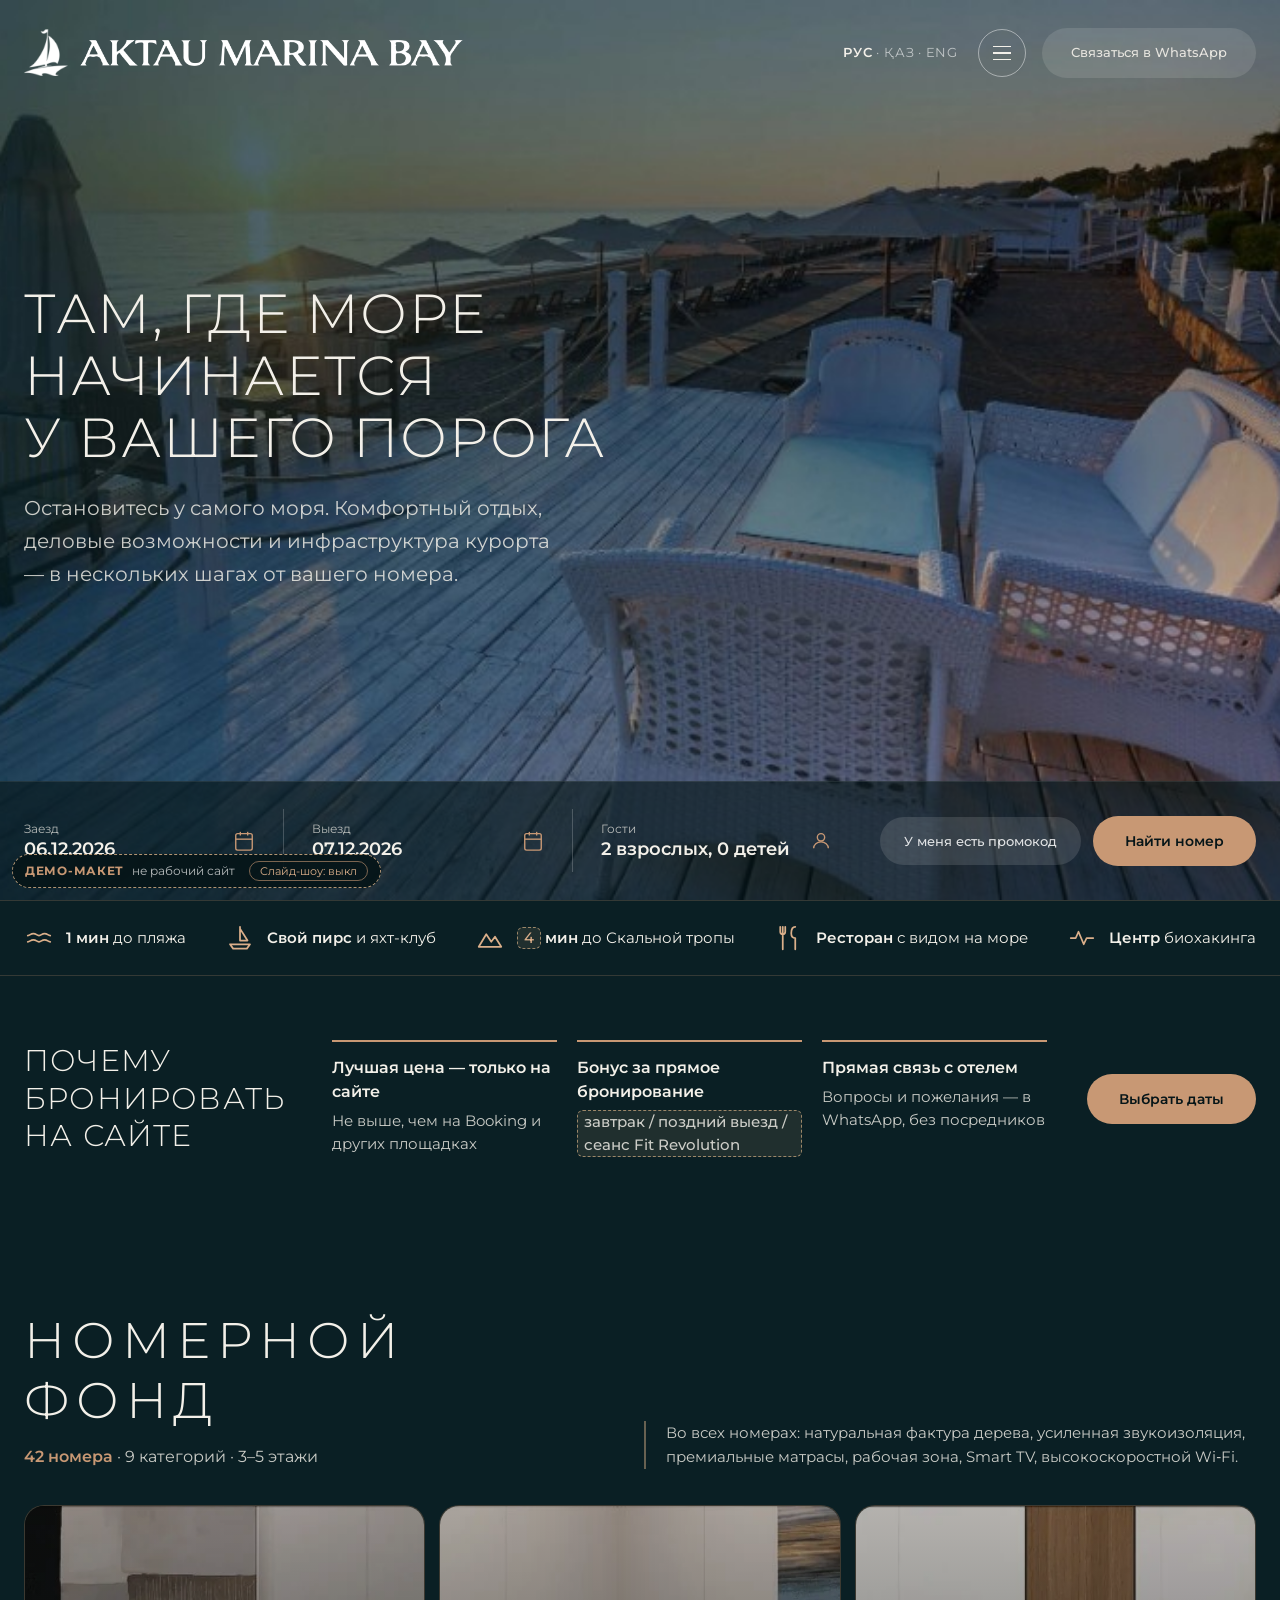
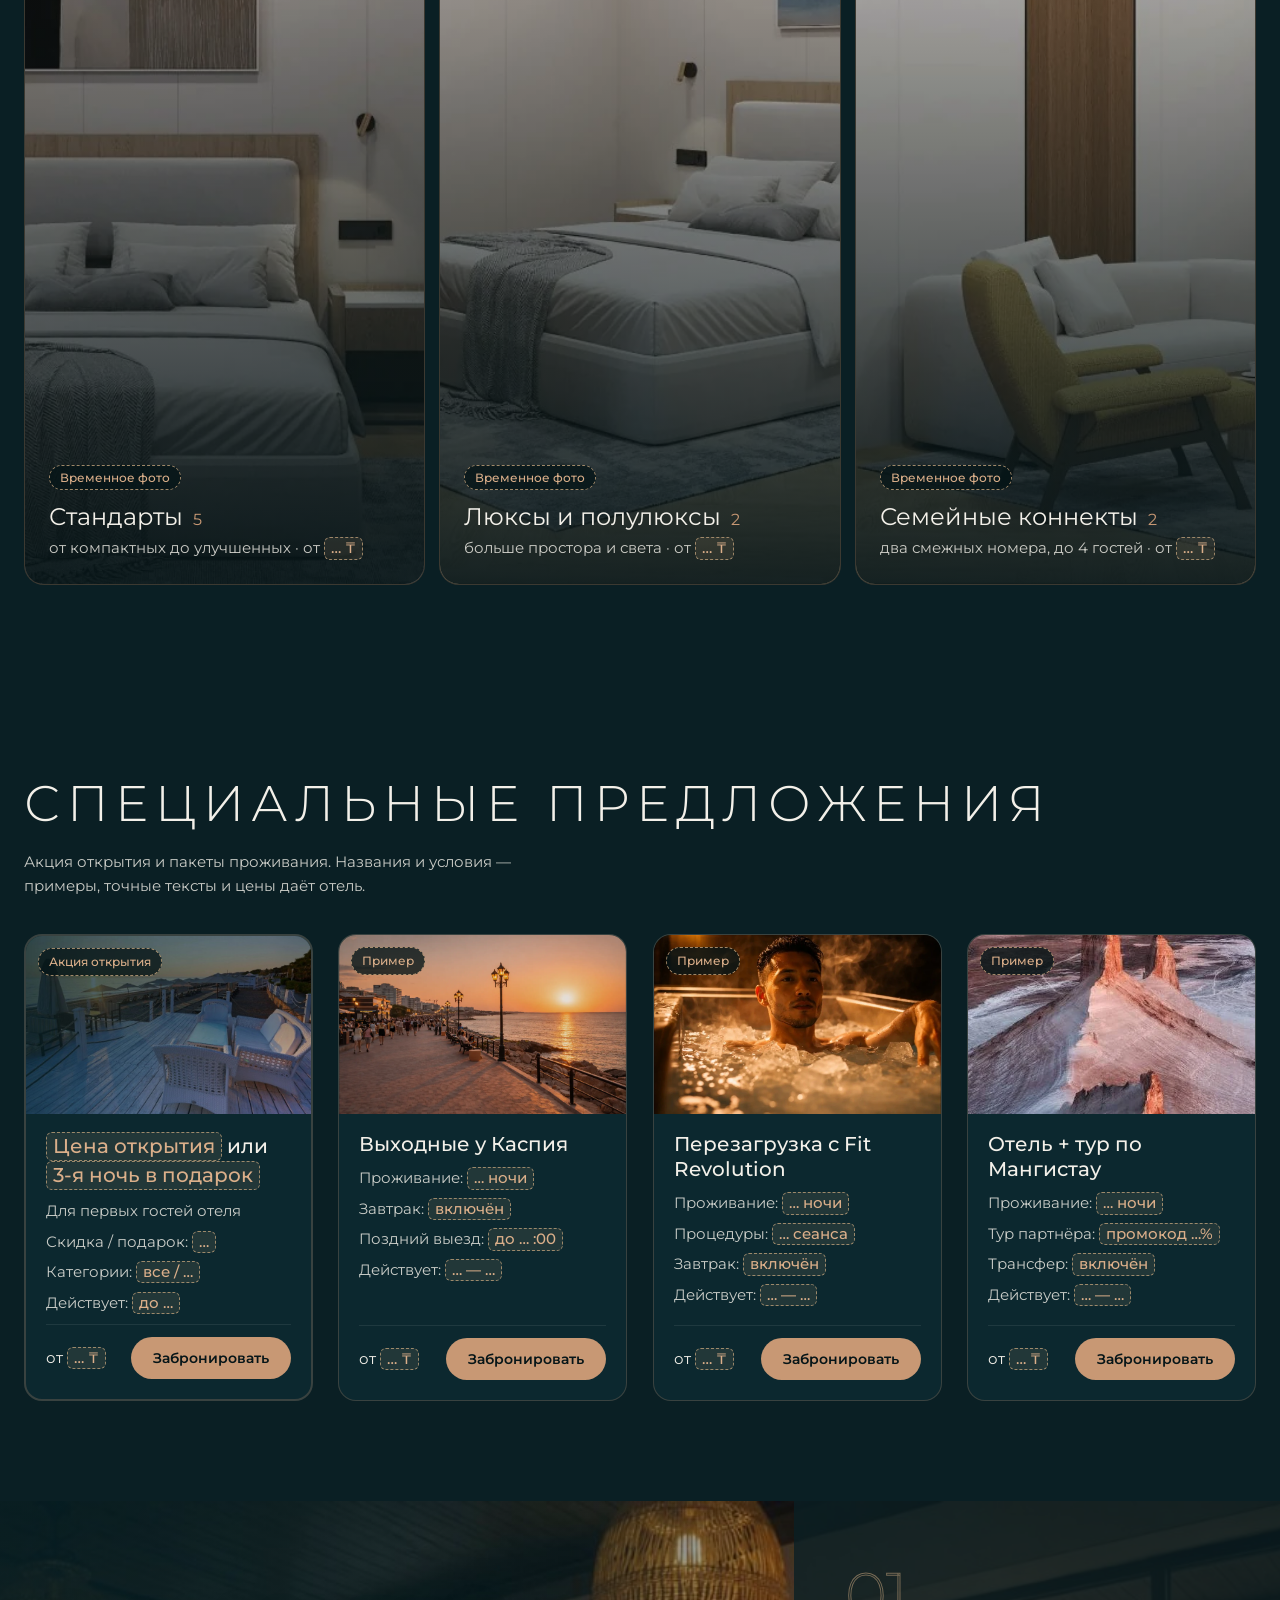
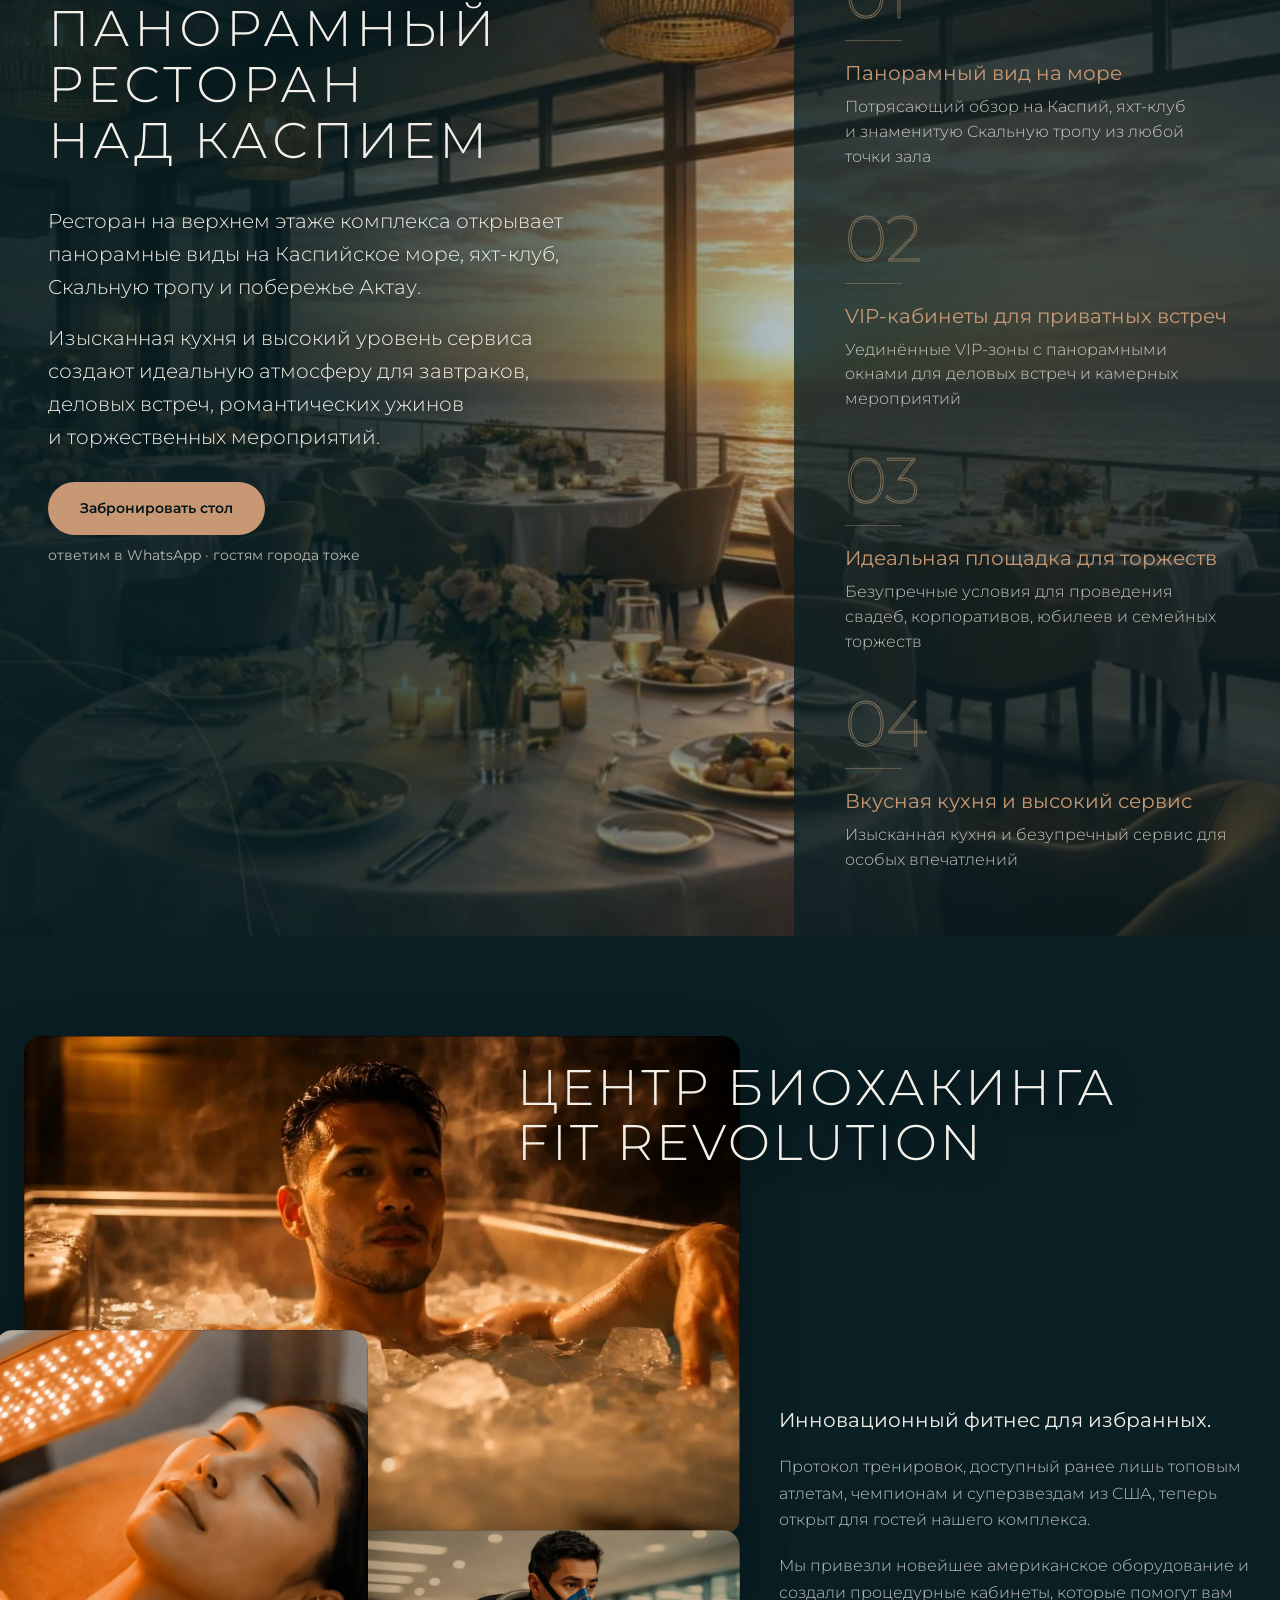
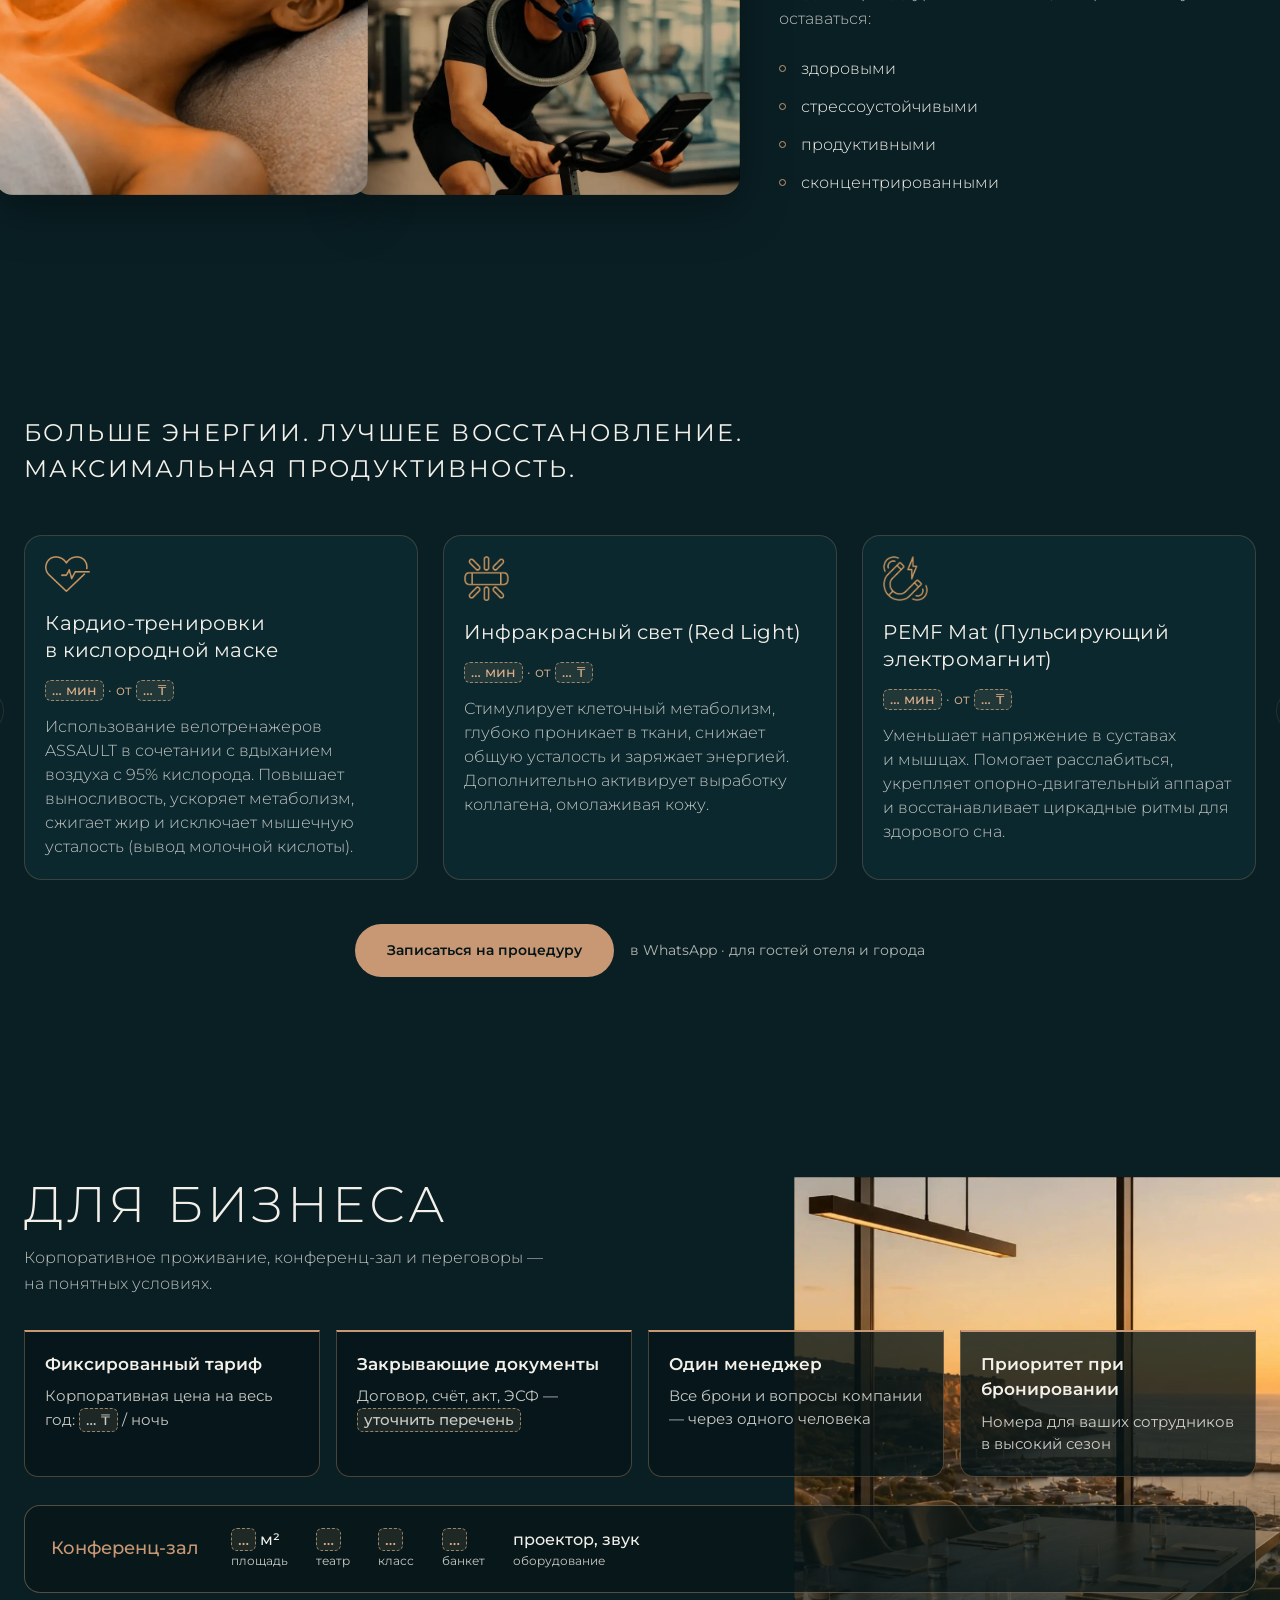
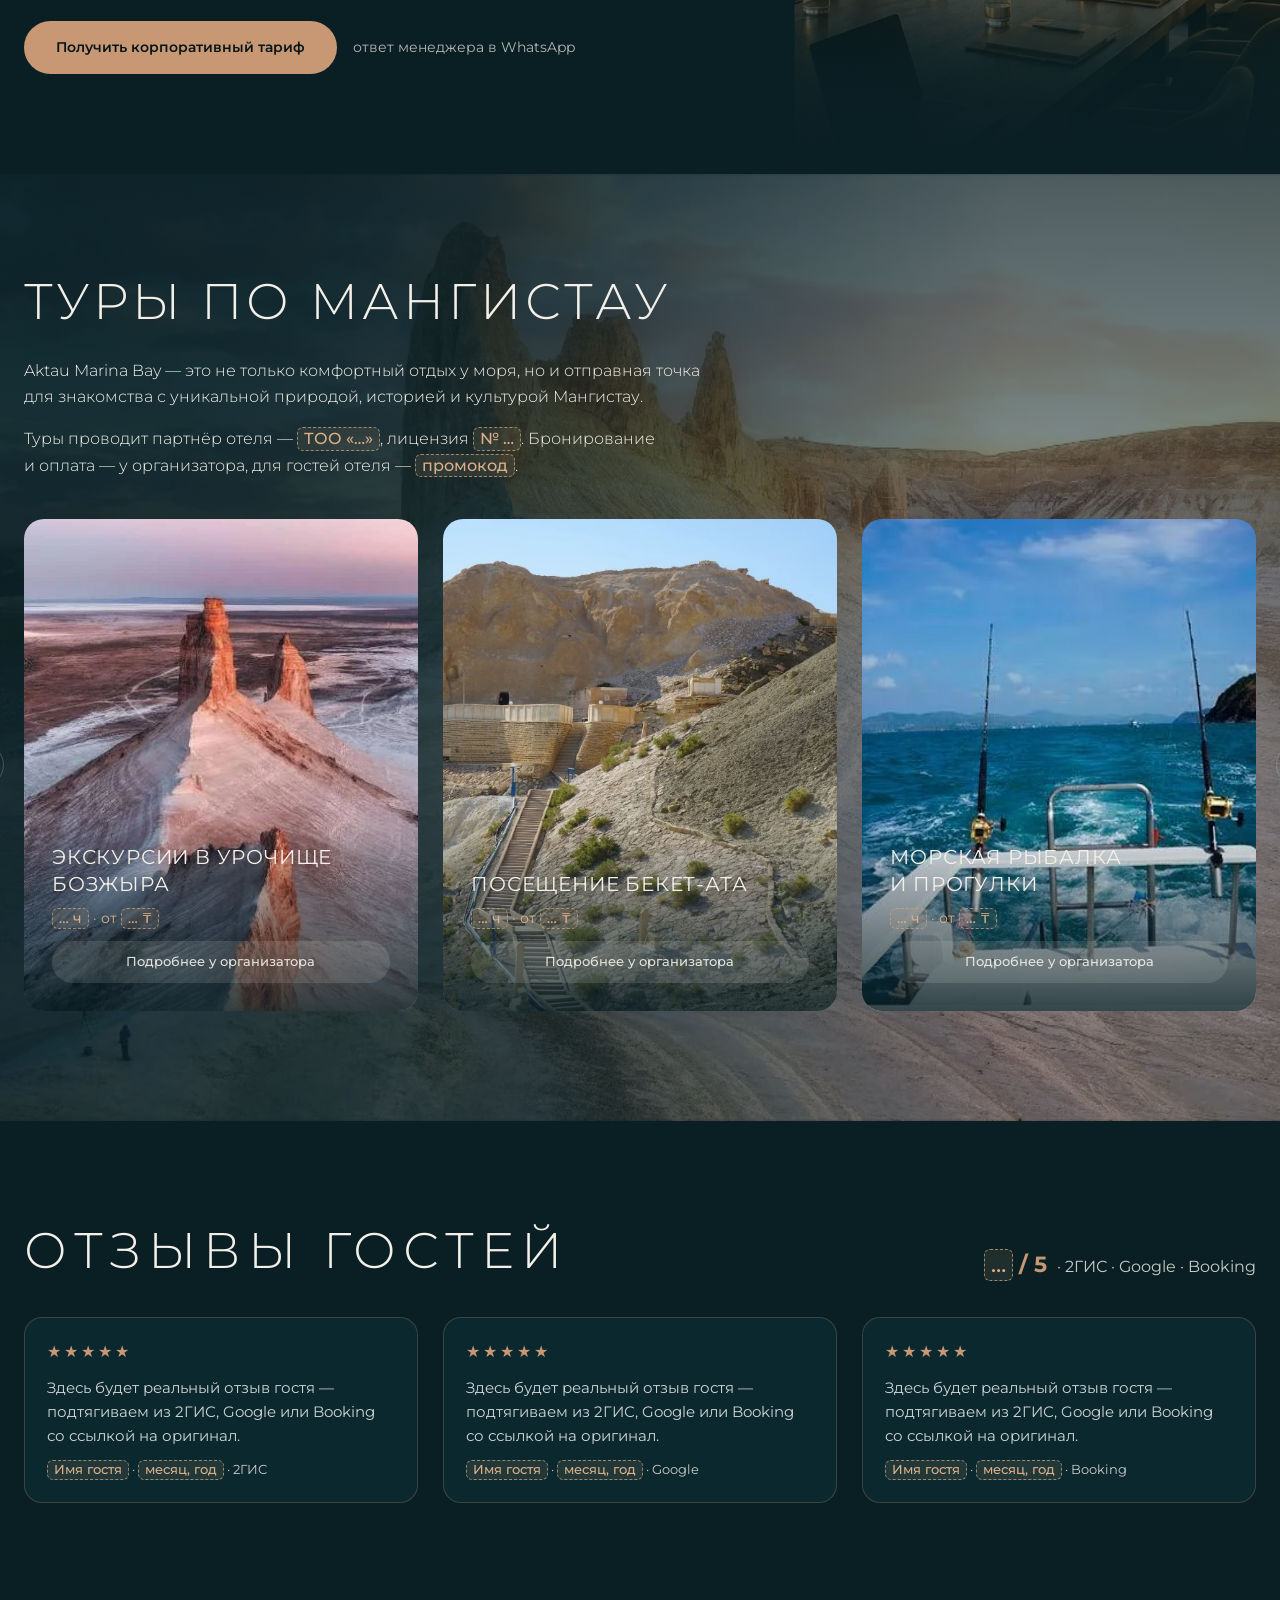
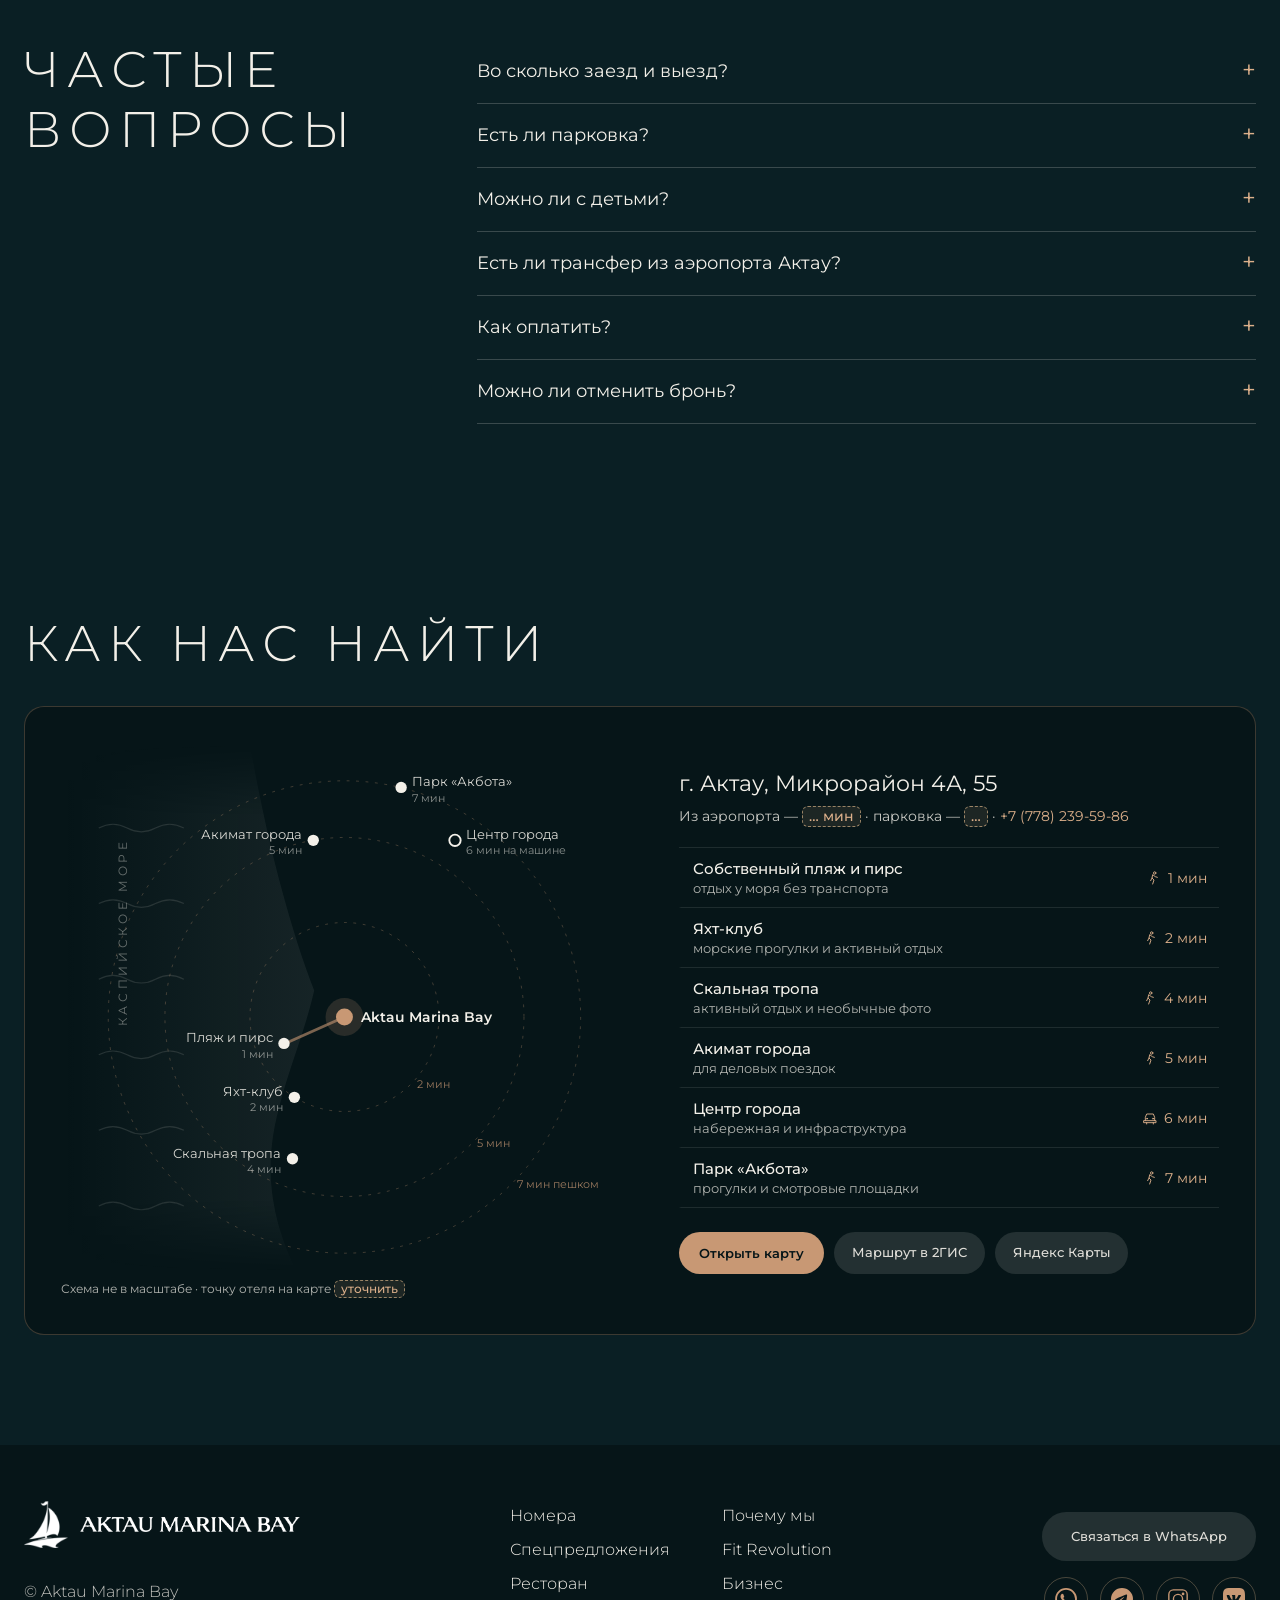
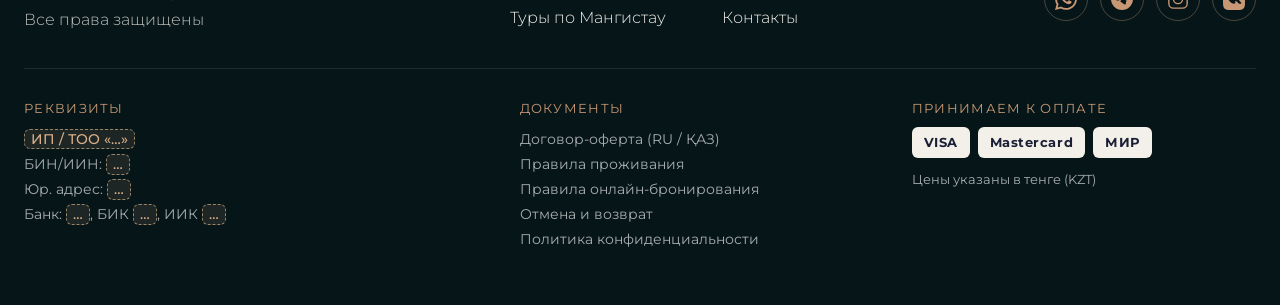
==== v2/index.html @ 492756db "Макет v2: правки директора, номера во вкладышах, схема «Как нас найти» Новая версия в папке v2/, пер" ====
<!DOCTYPE html>
<html lang="ru">
<head>
  <meta charset="UTF-8">
  <meta name="viewport" content="width=device-width, initial-scale=1.0">
  <meta name="description" content="Aktau Marina Bay — отель на первой береговой линии Каспийского моря в Актау">
  <!-- Демо-макет: не индексировать поисковиками -->
  <meta name="robots" content="noindex, nofollow">
  <title>Макет · Aktau Marina Bay — отель у моря</title>

  <link rel="icon" href="favicon.ico" sizes="any">
  <link rel="icon" href="favicon.png" type="image/png" sizes="32x32">
  <link rel="apple-touch-icon" href="apple-touch-icon.png">

  <link rel="preload" href="fonts/montserrat-300-cyrillic.woff2" as="font" type="font/woff2" crossorigin>
  <link rel="preload" href="fonts/montserrat-400-cyrillic.woff2" as="font" type="font/woff2" crossorigin>
  <link rel="preload" href="fonts/montserrat-600-cyrillic.woff2" as="font" type="font/woff2" crossorigin>
  <link rel="stylesheet" href="css/fonts.css">
  <link rel="stylesheet" href="css/styles.css">
  <link rel="stylesheet" href="css/mockup.css">
  <!-- Без JS анимация появления не запустится — показываем контент сразу -->
  <noscript><style>.reveal { opacity: 1 !important; transform: none !important; }</style></noscript>
</head>
<body>

  <!-- ===== МАКЕТ: пометка «демо» (видна на любом экране) ===== -->
  <div class="demo-badge" role="note">
    <b>Демо-макет</b>
    <span>не рабочий сайт</span>
    <button type="button" class="demo-badge__toggle" id="slides-toggle" aria-pressed="false">Слайд-шоу: выкл</button>
  </div>

  <!-- ===== МАКЕТ: закреплённая шапка (появляется после первого экрана) ===== -->
  <div class="stickybar" id="stickybar" aria-hidden="true">
    <div class="container stickybar__inner">
      <a href="#hero" class="logo stickybar__logo">
        <img src="images/logo.png" alt="" class="logo__icon" width="30" height="32">
        <img src="images/logo2.png" alt="Aktau Marina Bay" class="logo__wordmark" width="150" height="22">
      </a>
      <nav class="stickybar__nav" aria-label="Быстрая навигация">
        <a href="#rooms">Номера</a>
        <a href="#offers">Предложения</a>
        <a href="#restaurant">Ресторан</a>
        <a href="#biohacking">Fit Revolution</a>
        <a href="#business">Для бизнеса</a>
        <a href="#concierge">Туры</a>
        <a href="#location">Контакты</a>
      </nav>
      <div class="stickybar__actions">
        <span class="lang-switch"><b>РУС</b> · ҚАЗ · ENG</span>
        <a href="https://wa.me/77782395986" class="stickybar__wa" aria-label="WhatsApp" target="_blank" rel="noopener">
          <svg width="18" height="18" viewBox="0 0 24 24" fill="currentColor" aria-hidden="true"><path d="M12.05 0C5.5 0 .16 5.34.16 11.89c0 2.1.55 4.14 1.59 5.95L.06 24l6.3-1.65a11.88 11.88 0 005.69 1.45h.01c6.55 0 11.89-5.34 11.89-11.89A11.82 11.82 0 0012.05 0zm0 21.78a9.87 9.87 0 01-5.03-1.38l-.36-.21-3.74.98 1-3.65-.24-.37a9.86 9.86 0 01-1.51-5.26c0-5.45 4.44-9.88 9.89-9.88a9.88 9.88 0 019.88 9.89c0 5.45-4.43 9.88-9.89 9.88z"/></svg>
        </a>
        <a href="#hero" class="btn-primary btn-primary--sm stickybar__book" data-open-dates>Забронировать</a>
        <button class="stickybar__menu" type="button" aria-label="Открыть меню" data-open-menu>
          <span></span><span></span><span></span>
        </button>
      </div>
    </div>
  </div>

  <!-- ===== BLOCK 1: Hero ===== -->
  <section class="hero" id="hero">
    <!-- Вариант со слайд-шоу (п. 2 директора, на рассмотрении): включается кнопкой в плашке «Демо» -->
    <div class="hero-slides" aria-hidden="true">
      <div class="hero-slides__slide is-active" data-caption="Пирс и море" data-target="#perks" style="background-image:url('images/main.png')"></div>
      <div class="hero-slides__slide" data-caption="Номера" data-target="#rooms" style="background-image:url('images/rooms/5.webp')"></div>
      <div class="hero-slides__slide" data-caption="Панорамный ресторан" data-target="#restaurant" style="background-image:url('images/why-2.webp')"></div>
      <div class="hero-slides__slide" data-caption="Для бизнеса" data-target="#business" style="background-image:url('images/biz-bg.webp')"></div>
      <div class="hero-slides__slide" data-caption="Fit Revolution" data-target="#biohacking" style="background-image:url('images/bio-1.webp')"></div>
    </div>
    <a class="hero-slides__caption" href="#perks" id="slides-caption" hidden>Пирс и море →</a>

    <div class="hero__inner">
      <header class="header">
        <div class="container header__container reveal">
          <a href="#hero" class="logo">
            <img src="images/logo.png" alt="" class="logo__icon" width="44" height="44">
            <img src="images/logo2.png" alt="Aktau Marina Bay" class="logo__wordmark" width="180" height="28">
          </a>

          <div class="header__actions">
            <span class="lang-switch lang-switch--hero"><b>РУС</b> · ҚАЗ · ENG</span>
            <button class="menu-btn" type="button" aria-label="Открыть меню" aria-expanded="false" aria-controls="site-menu">
              <span class="menu-btn__lines">
                <span></span>
                <span></span>
                <span></span>
              </span>
            </button>
            <a href="https://wa.me/77782395986" class="btn-outline" target="_blank" rel="noopener">
              Связаться в WhatsApp
            </a>
          </div>
        </div>
      </header>

      <div class="container hero__content">
        <div class="hero__text">
          <h1 class="hero__title reveal">Там, где море начинается у&nbsp;вашего порога</h1>
          <p class="hero__subtitle reveal">
            Остановитесь у самого моря. Комфортный отдых, деловые возможности
            и инфраструктура курорта — в нескольких шагах от вашего номера.
          </p>
        </div>
      </div>

      <!-- Телефон: форма свёрнута в одну кнопку (п. 4 директора) -->
      <div class="container hero__dates">
        <button class="btn-primary hero__dates-btn" type="button" data-open-dates>Выбрать даты</button>
      </div>

      <!-- Booking bar — внутри hero; на телефоне открывается панелью снизу -->
      <div class="booking" id="booking-sheet">
        <div class="booking__sheet-head">
          <p class="booking__sheet-title">Даты и гости</p>
          <button class="booking__sheet-close" type="button" aria-label="Закрыть" data-close-dates>×</button>
        </div>
        <div class="container booking__container">
          <button class="booking__field reveal" type="button" data-booking-trigger="checkin">
            <div class="booking__field-body">
              <span class="booking__label">Заезд</span>
              <span class="booking__value" id="checkin-display">10.06.2026</span>
            </div>
            <svg class="booking__icon" width="22" height="22" viewBox="0 0 24 24" fill="none" stroke="currentColor" stroke-width="1.5" aria-hidden="true">
              <rect x="3" y="4" width="18" height="18" rx="2"/>
              <line x1="3" y1="10" x2="21" y2="10"/>
              <line x1="8" y1="2" x2="8" y2="6"/>
              <line x1="16" y1="2" x2="16" y2="6"/>
            </svg>
            <input type="date" class="booking__input-hidden" id="checkin-input" value="2026-06-10" tabindex="-1" aria-hidden="true">
          </button>

          <button class="booking__field reveal" type="button" data-booking-trigger="checkout">
            <div class="booking__field-body">
              <span class="booking__label">Выезд</span>
              <span class="booking__value" id="checkout-display">11.06.2026</span>
            </div>
            <svg class="booking__icon" width="22" height="22" viewBox="0 0 24 24" fill="none" stroke="currentColor" stroke-width="1.5" aria-hidden="true">
              <rect x="3" y="4" width="18" height="18" rx="2"/>
              <line x1="3" y1="10" x2="21" y2="10"/>
              <line x1="8" y1="2" x2="8" y2="6"/>
              <line x1="16" y1="2" x2="16" y2="6"/>
            </svg>
            <input type="date" class="booking__input-hidden" id="checkout-input" value="2026-06-11" tabindex="-1" aria-hidden="true">
          </button>

          <button class="booking__field reveal" type="button" data-booking-trigger="guests" aria-expanded="false" aria-controls="guests-dropdown">
            <div class="booking__field-body">
              <span class="booking__label">Гости</span>
              <span class="booking__value" id="guests-display">2 взрослых, 0 детей</span>
            </div>
            <svg class="booking__icon" width="22" height="22" viewBox="0 0 24 24" fill="none" stroke="currentColor" stroke-width="1.5" aria-hidden="true">
              <circle cx="12" cy="8" r="4"/>
              <path d="M4 20c0-4 3.6-7 8-7s8 3 8 7"/>
            </svg>
          </button>

          <div class="booking__actions reveal">
            <button class="booking__promo-btn" type="button" id="promo-toggle">У меня есть промокод</button>
            <button class="btn-primary" type="button" id="booking-search">Найти номер</button>
          </div>
        </div>

        <!-- Dropdown: гости -->
        <div class="booking-dropdown" id="guests-dropdown" hidden>
          <div class="booking-dropdown__row">
            <span>Взрослые</span>
            <div class="booking-dropdown__counter">
              <button type="button" class="counter-btn" data-counter="adults" data-action="minus" aria-label="Меньше взрослых">−</button>
              <span id="adults-count">2</span>
              <button type="button" class="counter-btn" data-counter="adults" data-action="plus" aria-label="Больше взрослых">+</button>
            </div>
          </div>
          <div class="booking-dropdown__row">
            <span>Дети</span>
            <div class="booking-dropdown__counter">
              <button type="button" class="counter-btn" data-counter="children" data-action="minus" aria-label="Меньше детей">−</button>
              <span id="children-count">0</span>
              <button type="button" class="counter-btn" data-counter="children" data-action="plus" aria-label="Больше детей">+</button>
            </div>
          </div>
          <button type="button" class="booking-dropdown__done" id="guests-done">Готово</button>
        </div>

        <!-- Dropdown: промокод -->
        <div class="booking-dropdown booking-dropdown--promo" id="promo-dropdown" hidden>
          <label class="booking-dropdown__promo-label" for="promo-input">Промокод</label>
          <div class="booking-dropdown__promo-row">
            <input type="text" id="promo-input" class="booking-dropdown__promo-input" placeholder="Введите код">
            <button type="button" class="btn-primary btn-primary--sm" id="promo-apply">Применить</button>
          </div>
        </div>
      </div>
    </div>
  </section>

  <!-- ===== МАКЕТ v2: Полоса преимуществ (п. 5 директора) ===== -->
  <section class="perks" id="perks" aria-label="Преимущества отеля">
    <ul class="container perks__list">
      <li class="perk"><svg width="30" height="30" viewBox="0 0 24 24" fill="none" stroke="currentColor" stroke-width="1.4" stroke-linecap="round" stroke-linejoin="round" aria-hidden="true"><path d="M3 10c2 0 2-1.5 4.5-1.5S10 10 12 10s2-1.5 4.5-1.5S19 10 21 10M3 15c2 0 2-1.5 4.5-1.5S10 15 12 15s2-1.5 4.5-1.5S19 15 21 15"/></svg><span><b>1 мин</b> до пляжа</span></li>
      <li class="perk"><svg width="30" height="30" viewBox="0 0 24 24" fill="none" stroke="currentColor" stroke-width="1.4" stroke-linecap="round" stroke-linejoin="round" aria-hidden="true"><path d="M12 3v11M12 4.5l6 9.5h-6M4 17h16l-2.5 3.5h-11z"/></svg><span><b>Свой пирс</b> и яхт-клуб</span></li>
      <li class="perk"><svg width="30" height="30" viewBox="0 0 24 24" fill="none" stroke="currentColor" stroke-width="1.4" stroke-linecap="round" stroke-linejoin="round" aria-hidden="true"><path d="M3 19l6-10 4 6 3-4 5 8z"/></svg><span><b><span class="ph">4</span> мин</b> до Скальной тропы</span></li>
      <li class="perk"><svg width="30" height="30" viewBox="0 0 24 24" fill="none" stroke="currentColor" stroke-width="1.4" stroke-linecap="round" stroke-linejoin="round" aria-hidden="true"><path d="M7 3v7M5 3v4a2 2 0 004 0V3M7 10v11M17 3c-2 0-3.2 2.2-3.2 5.2S15 12 17 12v9"/></svg><span><b>Ресторан</b> с видом на море</span></li>
      <li class="perk"><svg width="30" height="30" viewBox="0 0 24 24" fill="none" stroke="currentColor" stroke-width="1.4" stroke-linecap="round" stroke-linejoin="round" aria-hidden="true"><path d="M3 12h4l2.2-5 4.2 10 2.3-5H21"/></svg><span><b>Центр</b> биохакинга</span></li>
    </ul>
  </section>

  <!-- ===== МАКЕТ v2: Почему бронировать на сайте (п. 1 директора) ===== -->
  <section class="direct" id="direct">
    <div class="container direct__inner">
      <h2 class="direct__title">Почему бронировать на&nbsp;сайте</h2>
      <ul class="direct__list">
        <li><b>Лучшая цена — только на сайте</b><span>Не выше, чем на Booking и других площадках</span></li>
        <li><b>Бонус за прямое бронирование</b><span><span class="ph">завтрак / поздний выезд / сеанс Fit Revolution</span></span></li>
        <li><b>Прямая связь с отелем</b><span>Вопросы и пожелания — в WhatsApp, без посредников</span></li>
      </ul>
      <button class="btn-primary direct__btn" type="button" data-open-dates>Выбрать даты</button>
    </div>
  </section>

  <!-- ===== МАКЕТ v3: Номера — три вкладыша по категориям (раскрываются при наведении / нажатии) ===== -->
  <section class="rooms3" id="rooms">
    <div class="container">
      <header class="rooms3__header">
        <div>
          <h2 class="section-h">Номерной фонд</h2>
          <p class="rooms2__stats"><b>42 номера</b> · 9 категорий · 3–5 этажи</p>
        </div>
        <p class="rooms2__standard">Во всех номерах: натуральная фактура дерева, усиленная звукоизоляция, премиальные матрасы, рабочая зона, Smart TV, высокоскоростной Wi‑Fi.</p>
      </header>
      <div class="room-tabs">
      <article class="room-tab" data-group="standard">
        <img class="room-tab__bg" src="images/rooms/1.webp" alt="" loading="lazy">
        <button class="room-tab__head" type="button" aria-expanded="false" aria-controls="room-tab-standard">
          <span class="room-tab__title">Стандарты <span>5</span></span>
          <span class="room-tab__sub">от компактных до улучшенных · от <span class="ph">… ₸</span></span>
          <span class="rc__badge room-tab__badge">Временное фото</span>
        </button>
        <div class="room-tab__body" id="room-tab-standard">
          <ul class="rt-list">
            <li class="rt-room" data-img="images/rooms/1.webp" data-pos="15% 50%">
              <button class="rt-room__photo" type="button" data-room-more aria-label="Фото и описание номера"><img src="images/rooms/1.webp" alt="" loading="lazy" style="object-position:15% 50%"><span class="rc__badge">Временное фото</span></button>
              <div class="rt-room__info">
                <p class="rc__en">Standard Compact</p>
                <h4 class="rt-room__title">Стандарт Компакт</h4>
                <ul class="rc__chips"><li>1–2 гостя</li><li>20,4 м²</li><li>3–5 этажи</li></ul>
                <p class="rt-room__text">Эргономичный номер для индивидуального размещения и деловых поездок.</p>
                <template class="rc3__full">Спроектирован для соло-путешественников и гостей, приезжающих в Актау с деловым визитом. Несмотря на компактную площадь (20,4 м²), номер включает полноценное спальное место с премиальным матрасом, удобный рабочий стол, Smart TV и современный санузел (4,5 м²).</template>
              </div>
              <div class="rt-room__side">
                <p class="rc__price">от <span class="ph">… ₸</span> / ночь</p>
                <div class="rt-room__actions">
                  <button class="btn-glass btn-glass--sm" type="button" data-room-more>Подробнее</button>
                  <button class="rc__btn" type="button" data-room-name="Стандарт Компакт">Выбрать</button>
                </div>
              </div>
            </li>
            <li class="rt-room" data-img="images/rooms/1.webp" data-pos="100% 50%">
              <button class="rt-room__photo" type="button" data-room-more aria-label="Фото и описание номера"><img src="images/rooms/1.webp" alt="" loading="lazy" style="object-position:100% 50%"><span class="rc__badge">Временное фото</span></button>
              <div class="rt-room__info">
                <p class="rc__en">Standard Double</p>
                <h4 class="rt-room__title">Стандарт Улучшенный Double</h4>
                <ul class="rc__chips"><li>2 гостя</li><li>22,0–28,1 м²</li><li>кровать Double</li></ul>
                <p class="rt-room__text">Самая популярная категория: большая двуспальная кровать, тишина и продуманная эргономика.</p>
                <template class="rc3__full">Самая популярная категория отеля, сочетающая лаконичный современный дизайн, тишину и продуманную эргономику. Комфортная двуспальная кровать, рабочее место для ноутбука, Smart TV, высокоскоростной Wi-Fi и электронная система доступа. Свежий ремонт с тактильными материалами и фактурой дерева.</template>
              </div>
              <div class="rt-room__side">
                <p class="rc__price">от <span class="ph">… ₸</span> / ночь</p>
                <div class="rt-room__actions">
                  <button class="btn-glass btn-glass--sm" type="button" data-room-more>Подробнее</button>
                  <button class="rc__btn" type="button" data-room-name="Стандарт Улучшенный Double">Выбрать</button>
                </div>
              </div>
            </li>
            <li class="rt-room" data-img="images/rooms/3.webp" data-pos="100% 50%">
              <button class="rt-room__photo" type="button" data-room-more aria-label="Фото и описание номера"><img src="images/rooms/3.webp" alt="" loading="lazy" style="object-position:100% 50%"><span class="rc__badge">Временное фото</span></button>
              <div class="rt-room__info">
                <p class="rc__en">Standard Twin</p>
                <h4 class="rt-room__title">Стандарт Улучшенный Twin</h4>
                <ul class="rc__chips"><li>2 гостя</li><li>21,6 м²</li><li>2 раздельные кровати</li></ul>
                <p class="rt-room__text">Две раздельные кровати — для совместных командировок и экскурсионных туров.</p>
                <template class="rc3__full">Светлый и функциональный номер площадью 21,6 м², где каждый метр организован с заботой об удобстве двух гостей. Две отдельные кровати с качественными матрасами, индивидуальное освещение у изголовья, рабочая зона, Smart TV и усиленная шумоизоляция.</template>
              </div>
              <div class="rt-room__side">
                <p class="rc__price">от <span class="ph">… ₸</span> / ночь</p>
                <div class="rt-room__actions">
                  <button class="btn-glass btn-glass--sm" type="button" data-room-more>Подробнее</button>
                  <button class="rc__btn" type="button" data-room-name="Стандарт Улучшенный Twin">Выбрать</button>
                </div>
              </div>
            </li>
            <li class="rt-room" data-img="images/rooms/1.webp" data-pos="50% 50%">
              <button class="rt-room__photo" type="button" data-room-more aria-label="Фото и описание номера"><img src="images/rooms/1.webp" alt="" loading="lazy" style="object-position:50% 50%"><span class="rc__badge">Временное фото</span></button>
              <div class="rt-room__info">
                <p class="rc__en">Superior Double</p>
                <h4 class="rt-room__title">Стандарт Плюс Double</h4>
                <ul class="rc__chips"><li>2 гостя</li><li>28,1 м²</li><li>кровать Double</li></ul>
                <p class="rt-room__text">Увеличенная площадь и большая двуспальная кровать.</p>
                <template class="rc3__full">Выбор для тех, кто ценит дополнительный простор в классическом формате однокомнатного номера. На площади 28,1 м² — широкая двуспальная кровать с премиальным постельным бельём, удобное кресло, функциональный рабочий стол и современный санузел (4,5 м²).</template>
              </div>
              <div class="rt-room__side">
                <p class="rc__price">от <span class="ph">… ₸</span> / ночь</p>
                <div class="rt-room__actions">
                  <button class="btn-glass btn-glass--sm" type="button" data-room-more>Подробнее</button>
                  <button class="rc__btn" type="button" data-room-name="Стандарт Плюс Double">Выбрать</button>
                </div>
              </div>
            </li>
            <li class="rt-room" data-img="images/rooms/2.webp" data-pos="50% 50%">
              <button class="rt-room__photo" type="button" data-room-more aria-label="Фото и описание номера"><img src="images/rooms/2.webp" alt="" loading="lazy" style="object-position:50% 50%"><span class="rc__badge">Временное фото</span></button>
              <div class="rt-room__info">
                <p class="rc__en">Superior Twin</p>
                <h4 class="rt-room__title">Стандарт Плюс Twin</h4>
                <ul class="rc__chips"><li>2 гостя</li><li>28,1 м²</li><li>2 раздельные кровати</li></ul>
                <p class="rt-room__text">Две полноразмерные кровати на увеличенной площади — для деловых поездок и команд.</p>
                <template class="rc3__full">Спроектирован с учётом требований бизнес-путешественников и корпоративных делегаций. Две фиксированные односпальные кровати с ортопедическими матрасами, полноценная рабочая зона со стабильным Wi-Fi, Smart TV и вместительная система хранения. Эффективная звукоизоляция.</template>
              </div>
              <div class="rt-room__side">
                <p class="rc__price">от <span class="ph">… ₸</span> / ночь</p>
                <div class="rt-room__actions">
                  <button class="btn-glass btn-glass--sm" type="button" data-room-more>Подробнее</button>
                  <button class="rc__btn" type="button" data-room-name="Стандарт Плюс Twin">Выбрать</button>
                </div>
              </div>
            </li>
          </ul>
        </div>
      </article>
      <article class="room-tab" data-group="suite">
        <img class="room-tab__bg" src="images/rooms/5.webp" alt="" loading="lazy">
        <button class="room-tab__head" type="button" aria-expanded="false" aria-controls="room-tab-suite">
          <span class="room-tab__title">Люксы и полулюксы <span>2</span></span>
          <span class="room-tab__sub">больше простора и света · от <span class="ph">… ₸</span></span>
          <span class="rc__badge room-tab__badge">Временное фото</span>
        </button>
        <div class="room-tab__body" id="room-tab-suite">
          <ul class="rt-list">
            <li class="rt-room" data-img="images/rooms/4.webp" data-pos="0% 50%">
              <button class="rt-room__photo" type="button" data-room-more aria-label="Фото и описание номера"><img src="images/rooms/4.webp" alt="" loading="lazy" style="object-position:0% 50%"><span class="rc__badge">Временное фото</span></button>
              <div class="rt-room__info">
                <p class="rc__en">Junior Suite</p>
                <h4 class="rt-room__title">Полулюкс</h4>
                <ul class="rc__chips"><li>2 гостя + 1 доп.</li><li>33,2 м²</li><li>3–5 этажи</li></ul>
                <p class="rt-room__text">Зонирование спальни и гостиной, возможность доп. места.</p>
                <template class="rc3__full">В номере площадью 33,2 м² спальная зона деликатно отделена от места для отдыха и приёма гостей. Лаконичная отделка с акцентами тёплого дерева, премиальный матрас и усиленная шумоизоляция. По запросу в гостиной зоне организуется дополнительное спальное место.</template>
              </div>
              <div class="rt-room__side">
                <p class="rc__price">от <span class="ph">… ₸</span> / ночь</p>
                <div class="rt-room__actions">
                  <button class="btn-glass btn-glass--sm" type="button" data-room-more>Подробнее</button>
                  <button class="rc__btn" type="button" data-room-name="Полулюкс">Выбрать</button>
                </div>
              </div>
            </li>
            <li class="rt-room" data-img="images/rooms/5.webp" data-pos="50% 50%">
              <button class="rt-room__photo" type="button" data-room-more aria-label="Фото и описание номера"><img src="images/rooms/5.webp" alt="" loading="lazy" style="object-position:50% 50%"><span class="rc__badge">Временное фото</span></button>
              <div class="rt-room__info">
                <p class="rc__en">Studio Executive</p>
                <h4 class="rt-room__title">Люкс-Премьер</h4>
                <ul class="rc__chips"><li>2 гостя + 1 доп.</li><li>41,9 м²</li><li>3–5 этажи</li></ul>
                <p class="rt-room__text">Высшая категория: панорамное остекление и гостевая зона.</p>
                <template class="rc3__full">Элегантная студия увеличенной площади (41,9 м²). Панорамные окна наполняют комнату естественным светом, а деление на спальную и гостевую зоны с мягким диваном позволяет отдохнуть или провести неформальную встречу. Широкая двуспальная кровать, рабочий стол, Smart TV, просторный санузел (6,6 м²).</template>
              </div>
              <div class="rt-room__side">
                <p class="rc__price">от <span class="ph">… ₸</span> / ночь</p>
                <div class="rt-room__actions">
                  <button class="btn-glass btn-glass--sm" type="button" data-room-more>Подробнее</button>
                  <button class="rc__btn" type="button" data-room-name="Люкс-Премьер">Выбрать</button>
                </div>
              </div>
            </li>
          </ul>
        </div>
      </article>
      <article class="room-tab" data-group="connect">
        <img class="room-tab__bg" src="images/rooms/4.webp" alt="" loading="lazy">
        <button class="room-tab__head" type="button" aria-expanded="false" aria-controls="room-tab-connect">
          <span class="room-tab__title">Семейные коннекты <span>2</span></span>
          <span class="room-tab__sub">два смежных номера, до 4 гостей · от <span class="ph">… ₸</span></span>
          <span class="rc__badge room-tab__badge">Временное фото</span>
        </button>
        <div class="room-tab__body" id="room-tab-connect">
          <ul class="rt-list">
            <li class="rt-room" data-img="images/rooms/3.webp" data-pos="0% 50%">
              <button class="rt-room__photo" type="button" data-room-more aria-label="Фото и описание номера"><img src="images/rooms/3.webp" alt="" loading="lazy" style="object-position:0% 50%"><span class="rc__badge">Временное фото</span></button>
              <div class="rt-room__info">
                <p class="rc__en">Family Connect Standard</p>
                <h4 class="rt-room__title">Семейный коннект-стандарт</h4>
                <ul class="rc__chips"><li>до 4 гостей</li><li>46,8 м²</li><li>2 санузла</li></ul>
                <p class="rt-room__text">Два смежных номера с двойной дверью — для семьи или небольшой компании.</p>
                <template class="rc3__full">Удобный формат для семейных путешествий и совместных поездок, где у каждого остаётся личное пространство. Две полноценные жилые комнаты (23,2 м² и 23,6 м²) с премиальными матрасами, рабочими зонами и Smart TV в каждой спальне. Два отдельных санузла.</template>
              </div>
              <div class="rt-room__side">
                <p class="rc__price">от <span class="ph">… ₸</span> / ночь</p>
                <div class="rt-room__actions">
                  <button class="btn-glass btn-glass--sm" type="button" data-room-more>Подробнее</button>
                  <button class="rc__btn" type="button" data-room-name="Семейный коннект-стандарт">Выбрать</button>
                </div>
              </div>
            </li>
            <li class="rt-room" data-img="images/rooms/4.webp" data-pos="100% 50%">
              <button class="rt-room__photo" type="button" data-room-more aria-label="Фото и описание номера"><img src="images/rooms/4.webp" alt="" loading="lazy" style="object-position:100% 50%"><span class="rc__badge">Временное фото</span></button>
              <div class="rt-room__info">
                <p class="rc__en">Executive Studio Connect</p>
                <h4 class="rt-room__title">Представительский коннект-сьют</h4>
                <ul class="rc__chips"><li>до 4 гостей</li><li>59,0 м²</li><li>2 санузла</li></ul>
                <p class="rt-room__text">Флагманский формат на 5-м этаже: угловая люкс-студия и смежный номер.</p>
                <template class="rc3__full">Просторный номер-трансформер площадью 59 м² объединяет панорамную угловую студию и полноценную вторую спальню. Две изолированные зоны сна, мягкая гостиная группа, рабочие места, два санузла и усиленная звукоизоляция.</template>
              </div>
              <div class="rt-room__side">
                <p class="rc__price">от <span class="ph">… ₸</span> / ночь</p>
                <div class="rt-room__actions">
                  <button class="btn-glass btn-glass--sm" type="button" data-room-more>Подробнее</button>
                  <button class="rc__btn" type="button" data-room-name="Представительский коннект-сьют">Выбрать</button>
                </div>
              </div>
            </li>
          </ul>
        </div>
      </article>
      </div>
    </div>
  </section>

  <!-- ===== МАКЕТ · BLOCK 4: Спецпредложения (новый) ===== -->
  <section class="offers" id="offers">
    <div class="container">
      <header class="offers__header">
        <h2 class="section-h">Специальные предложения</h2>
        <p class="offers__lead">Акция открытия и пакеты проживания. Названия и условия — примеры, точные тексты и цены даёт отель.</p>
      </header>
      <div class="offers__grid">
        <article class="offer offer--hero">
          <div class="offer__media"><img src="images/main.png" alt="" loading="lazy"><span class="rc__badge">Акция открытия</span></div>
          <div class="offer__body">
            <h3 class="offer__title"><span class="ph">Цена открытия</span> или <span class="ph">3-я ночь в подарок</span></h3>
            <ul class="offer__list">
              <li>Для первых гостей отеля</li>
              <li>Скидка / подарок: <span class="ph">…</span></li>
              <li>Категории: <span class="ph">все / …</span></li>
              <li>Действует: <span class="ph">до …</span></li>
            </ul>
            <div class="rc__foot"><p class="rc__price">от <span class="ph">… ₸</span></p><button class="rc__btn" type="button" data-room-name="Акция открытия">Забронировать</button></div>
          </div>
        </article>
        <article class="offer">
          <div class="offer__media"><img src="images/why-1.webp" alt="" width="1678" height="1175" loading="lazy"><span class="rc__badge">Пример</span></div>
          <div class="offer__body">
            <h3 class="offer__title">Выходные у Каспия</h3>
            <ul class="offer__list">
              <li>Проживание: <span class="ph">… ночи</span></li>
              <li>Завтрак: <span class="ph">включён</span></li>
              <li>Поздний выезд: <span class="ph">до … :00</span></li>
              <li>Действует: <span class="ph">… — …</span></li>
            </ul>
            <div class="rc__foot"><p class="rc__price">от <span class="ph">… ₸</span></p><button class="rc__btn" type="button" data-room-name="Выходные у Каспия">Забронировать</button></div>
          </div>
        </article>
        <article class="offer">
          <div class="offer__media"><img src="images/bio-1.webp" alt="" width="1024" height="713" loading="lazy"><span class="rc__badge">Пример</span></div>
          <div class="offer__body">
            <h3 class="offer__title">Перезагрузка с Fit Revolution</h3>
            <ul class="offer__list">
              <li>Проживание: <span class="ph">… ночи</span></li>
              <li>Процедуры: <span class="ph">… сеанса</span></li>
              <li>Завтрак: <span class="ph">включён</span></li>
              <li>Действует: <span class="ph">… — …</span></li>
            </ul>
            <div class="rc__foot"><p class="rc__price">от <span class="ph">… ₸</span></p><button class="rc__btn" type="button" data-room-name="Перезагрузка с Fit Revolution">Забронировать</button></div>
          </div>
        </article>
        <article class="offer">
          <div class="offer__media"><img src="images/discover/bozzhyra.webp" alt="" width="370" height="850" loading="lazy"><span class="rc__badge">Пример</span></div>
          <div class="offer__body">
            <h3 class="offer__title">Отель + тур по Мангистау</h3>
            <ul class="offer__list">
              <li>Проживание: <span class="ph">… ночи</span></li>
              <li>Тур партнёра: <span class="ph">промокод …%</span></li>
              <li>Трансфер: <span class="ph">включён</span></li>
              <li>Действует: <span class="ph">… — …</span></li>
            </ul>
            <div class="rc__foot"><p class="rc__price">от <span class="ph">… ₸</span></p><button class="rc__btn" type="button" data-room-name="Отель + тур по Мангистау">Забронировать</button></div>
          </div>
        </article>
      </div>
    </div>
  </section>

  <!-- ===== BLOCK 7: Ресторан ===== -->
  <section class="restaurant" id="restaurant">
    <div class="restaurant__bg" aria-hidden="true"></div>
    <div class="restaurant__shade" aria-hidden="true"></div>

    <div class="restaurant__layout">
      <div class="restaurant__main">
        <div class="restaurant__main-inner">
          <h2 class="restaurant__heading">Панорамный ресторан<br>над Каспием</h2>
          <p class="restaurant__intro">Ресторан на&nbsp;верхнем этаже комплекса открывает панорамные виды на&nbsp;Каспийское море, яхт-клуб, Скальную тропу и&nbsp;побережье Актау.</p>
          <p class="restaurant__intro">Изысканная кухня и&nbsp;высокий уровень сервиса создают идеальную атмосферу для завтраков, деловых встреч, романтических ужинов и&nbsp;торжественных мероприятий.</p>
          <p class="cta-row"><a class="btn-primary" href="https://wa.me/77782395986?text=%D0%97%D0%B4%D1%80%D0%B0%D0%B2%D1%81%D1%82%D0%B2%D1%83%D0%B9%D1%82%D0%B5%21%20%D0%A5%D0%BE%D1%87%D1%83%20%D0%B7%D0%B0%D0%B1%D1%80%D0%BE%D0%BD%D0%B8%D1%80%D0%BE%D0%B2%D0%B0%D1%82%D1%8C%20%D1%81%D1%82%D0%BE%D0%BB%20%D0%B2%20%D1%80%D0%B5%D1%81%D1%82%D0%BE%D1%80%D0%B0%D0%BD%D0%B5%20Aktau%20Marina%20Bay." target="_blank" rel="noopener">Забронировать стол</a><span class="cta-note">ответим в WhatsApp · гостям города тоже</span></p>
        </div>
      </div>

      <aside class="restaurant__panel">
        <div class="restaurant__panel-inner">
        <ul class="restaurant__list">
          <li class="restaurant__item">
            <span class="restaurant__num">01</span>
            <span class="restaurant__divider" aria-hidden="true"></span>
            <div class="restaurant__item-body">
              <h3 class="restaurant__item-title">Панорамный вид на&nbsp;море</h3>
              <p class="restaurant__item-text">Потрясающий обзор на&nbsp;Каспий, яхт-клуб и&nbsp;знаменитую Скальную тропу из&nbsp;любой точки зала</p>
            </div>
          </li>
          <li class="restaurant__item">
            <span class="restaurant__num">02</span>
            <span class="restaurant__divider" aria-hidden="true"></span>
            <div class="restaurant__item-body">
              <h3 class="restaurant__item-title">VIP-кабинеты для приватных встреч</h3>
              <p class="restaurant__item-text">Уединённые VIP-зоны с&nbsp;панорамными окнами для деловых встреч и&nbsp;камерных мероприятий</p>
            </div>
          </li>
          <li class="restaurant__item">
            <span class="restaurant__num">03</span>
            <span class="restaurant__divider" aria-hidden="true"></span>
            <div class="restaurant__item-body">
              <h3 class="restaurant__item-title">Идеальная площадка для торжеств</h3>
              <p class="restaurant__item-text">Безупречные условия для проведения свадеб, корпоративов, юбилеев и&nbsp;семейных торжеств</p>
            </div>
          </li>
          <li class="restaurant__item">
            <span class="restaurant__num">04</span>
            <span class="restaurant__divider" aria-hidden="true"></span>
            <div class="restaurant__item-body">
              <h3 class="restaurant__item-title">Вкусная кухня и&nbsp;высокий сервис</h3>
              <p class="restaurant__item-text">Изысканная кухня и&nbsp;безупречный сервис для особых впечатлений</p>
            </div>
          </li>
        </ul>
        </div>
      </aside>
    </div>
  </section>

  <!-- ===== BLOCK 5: Центр биохакинга ===== -->
  <section class="bio" id="biohacking">
    <div class="container bio__body">
      <h2 class="bio__title">ЦЕНТР БИОХАКИНГА<br>FIT REVOLUTION</h2>

      <div class="bio__grid">
        <div class="bio__visual">
          <div class="bio__gallery">
            <img class="bio__photo bio__photo--1" src="images/bio-1.webp" alt="Криотерапия в Fit Revolution" width="1024" height="713" loading="lazy">
            <img class="bio__photo bio__photo--2" src="images/bio-2.webp" alt="Red Light терапия" width="820" height="1024" loading="lazy">
            <img class="bio__photo bio__photo--3" src="images/bio-3.webp" alt="Кардио-тренировки в кислородной маске" width="1024" height="700" loading="lazy">
          </div>
        </div>

        <div class="bio__content">
          <h3 class="bio__heading">Инновационный фитнес для избранных.</h3>
          <p class="bio__lead">Протокол тренировок, доступный ранее лишь топовым атлетам, чемпионам и суперзвездам из США, теперь открыт для гостей нашего комплекса.</p>
          <p class="bio__text">Мы привезли новейшее американское оборудование и создали процедурные кабинеты, которые помогут вам оставаться:</p>
          <ul class="bio__list">
            <li>здоровыми</li>
            <li>стрессоустойчивыми</li>
            <li>продуктивными</li>
            <li>сконцентрированными</li>
          </ul>
        </div>
      </div>
    </div>
  </section>

  <!-- ===== BLOCK 6: Услуги Fit Revolution ===== -->
  <section class="services" id="services">
    <div class="container">
      <header class="services__header">
        <h2 class="services__heading reveal">Больше энергии. Лучшее восстановление.<br>Максимальная продуктивность.</h2>
      </header>

      <div class="services__carousel" id="services-carousel">
        <button class="services__arrow services__arrow--prev" type="button" aria-label="Предыдущая услуга">
          <svg width="20" height="20" viewBox="0 0 24 24" fill="none" stroke="currentColor" stroke-width="1.5" aria-hidden="true"><path d="M15 6l-6 6 6 6"/></svg>
        </button>

        <div class="services__viewport">
          <div class="services__track" id="services-track">
          <div class="services__slide">
          <article class="services__card">
            <img class="services__icon" src="images/icon-fit-1.png" alt="" width="138" height="109" loading="lazy">
            <div class="services__body">
              <h3 class="services__title">Кардио-тренировки в&nbsp;кислородной маске</h3>
              <p class="services__meta"><span class="ph">… мин</span> · от <span class="ph">… ₸</span></p>
              <p class="services__text">Использование велотренажеров ASSAULT в&nbsp;сочетании с&nbsp;вдыханием воздуха с&nbsp;95% кислорода. Повышает выносливость, ускоряет метаболизм, сжигает жир и&nbsp;исключает мышечную усталость (вывод молочной кислоты).</p>
            </div>
          </article>
          </div>

          <div class="services__slide">
          <article class="services__card">
            <img class="services__icon" src="images/icon-fit-2.png" alt="" width="110" height="109" loading="lazy">
            <div class="services__body">
              <h3 class="services__title">Инфракрасный свет (Red Light)</h3>
              <p class="services__meta"><span class="ph">… мин</span> · от <span class="ph">… ₸</span></p>
              <p class="services__text">Стимулирует клеточный метаболизм, глубоко проникает в&nbsp;ткани, снижает общую усталость и&nbsp;заряжает энергией. Дополнительно активирует выработку коллагена, омолаживая кожу.</p>
            </div>
          </article>
          </div>

          <div class="services__slide">
          <article class="services__card">
            <img class="services__icon" src="images/icon-fit-3.png" alt="" width="110" height="110" loading="lazy">
            <div class="services__body">
              <h3 class="services__title">PEMF Mat (Пульсирующий электромагнит)</h3>
              <p class="services__meta"><span class="ph">… мин</span> · от <span class="ph">… ₸</span></p>
              <p class="services__text">Уменьшает напряжение в&nbsp;суставах и&nbsp;мышцах. Помогает расслабиться, укрепляет опорно-двигательный аппарат и&nbsp;восстанавливает циркадные ритмы для здорового сна.</p>
            </div>
          </article>
          </div>

          </div>
        </div>

        <button class="services__arrow services__arrow--next" type="button" aria-label="Следующая услуга">
          <svg width="20" height="20" viewBox="0 0 24 24" fill="none" stroke="currentColor" stroke-width="1.5" aria-hidden="true"><path d="M9 6l6 6-6 6"/></svg>
        </button>
      </div>
      <p class="cta-row cta-row--center"><a class="btn-primary" href="https://wa.me/77782395986?text=%D0%97%D0%B4%D1%80%D0%B0%D0%B2%D1%81%D1%82%D0%B2%D1%83%D0%B9%D1%82%D0%B5%21%20%D0%A5%D0%BE%D1%87%D1%83%20%D0%B7%D0%B0%D0%BF%D0%B8%D1%81%D0%B0%D1%82%D1%8C%D1%81%D1%8F%20%D0%BD%D0%B0%20%D0%BF%D1%80%D0%BE%D1%86%D0%B5%D0%B4%D1%83%D1%80%D1%83%20%D0%B2%20Fit%20Revolution." target="_blank" rel="noopener">Записаться на процедуру</a><span class="cta-note">в WhatsApp · для гостей отеля и города</span></p>
    </div>
  </section>

  <!-- ===== МАКЕТ v2: Для бизнеса (п. 8–9 директора) ===== -->
  <section class="business business2" id="business">
    <div class="business__bg" aria-hidden="true"></div>

    <div class="container business__inner">
      <h2 class="business__heading">Для бизнеса</h2>
      <p class="business__intro">Корпоративное проживание, конференц-зал и&nbsp;переговоры — на понятных условиях.</p>

      <ul class="biz-terms">
        <li><b>Фиксированный тариф</b><span>Корпоративная цена на весь год: <span class="ph">… ₸</span> / ночь</span></li>
        <li><b>Закрывающие документы</b><span>Договор, счёт, акт, ЭСФ — <span class="ph">уточнить перечень</span></span></li>
        <li><b>Один менеджер</b><span>Все брони и вопросы компании — через одного человека</span></li>
        <li><b>Приоритет при бронировании</b><span>Номера для ваших сотрудников в высокий сезон</span></li>
      </ul>

      <div class="hall-facts">
        <p class="hall-facts__title">Конференц-зал</p>
        <ul class="hall-facts__list">
          <li><b><span class="ph">…</span> м²</b>площадь</li>
          <li><b><span class="ph">…</span></b>театр</li>
          <li><b><span class="ph">…</span></b>класс</li>
          <li><b><span class="ph">…</span></b>банкет</li>
          <li><b>проектор, звук</b>оборудование</li>
        </ul>
      </div>

      <p class="cta-row"><a class="btn-primary" href="https://wa.me/77782395986?text=%D0%97%D0%B4%D1%80%D0%B0%D0%B2%D1%81%D1%82%D0%B2%D1%83%D0%B9%D1%82%D0%B5%21%20%D0%A5%D0%BE%D1%82%D0%B8%D0%BC%20%D0%BF%D0%BE%D0%BB%D1%83%D1%87%D0%B8%D1%82%D1%8C%20%D0%BA%D0%BE%D1%80%D0%BF%D0%BE%D1%80%D0%B0%D1%82%D0%B8%D0%B2%D0%BD%D1%8B%D0%B9%20%D1%82%D0%B0%D1%80%D0%B8%D1%84%20Aktau%20Marina%20Bay.%20%D0%9A%D0%BE%D0%BC%D0%BF%D0%B0%D0%BD%D0%B8%D1%8F%3A%20" target="_blank" rel="noopener">Получить корпоративный тариф</a><span class="cta-note">ответ менеджера в WhatsApp</span></p>
    </div>
  </section>

  <!-- ===== BLOCK 9: Откройте Мангистау ===== -->
  <section class="discover" id="concierge">
    <div class="discover__bg" aria-hidden="true"></div>
    <div class="discover__shade" aria-hidden="true"></div>

    <div class="container discover__inner">
      <h2 class="discover__heading">Туры по Мангистау</h2>
      <p class="discover__intro">Aktau Marina Bay&nbsp;&mdash; это не&nbsp;только комфортный отдых у&nbsp;моря, но&nbsp;и&nbsp;отправная точка для знакомства с&nbsp;уникальной природой, историей и&nbsp;культурой Мангистау.</p>
      <p class="discover__intro">Туры проводит партнёр отеля&nbsp;— <span class="ph">ТОО «…»</span>, лицензия <span class="ph">№ …</span>. Бронирование и&nbsp;оплата&nbsp;— у&nbsp;организатора, для гостей отеля&nbsp;— <span class="ph">промокод</span>.</p>
    </div>

    <div class="discover__carousel" id="discover-carousel">
      <button class="discover__arrow discover__arrow--prev" type="button" aria-label="Предыдущая карточка">
        <svg width="20" height="20" viewBox="0 0 24 24" fill="none" stroke="currentColor" stroke-width="1.5" aria-hidden="true"><path d="M15 6l-6 6 6 6"/></svg>
      </button>

      <div class="container discover__carousel-inner">
        <div class="discover__viewport">
          <div class="discover__track" id="discover-track">
            <article class="discover__card">
              <img class="discover__card-bg" src="images/discover/bozzhyra.webp" alt="" width="370" height="850" loading="lazy">
              <div class="discover__card-overlay" aria-hidden="true"></div>
              <div class="discover__card-content">
                <h3 class="discover__card-title">Экскурсии в&nbsp;урочище Бозжыра</h3>
                <p class="discover__card-text">Путешествие к&nbsp;одному из&nbsp;самых впечатляющих природных символов Казахстана с&nbsp;панорамными видами на&nbsp;величественные меловые скалы и&nbsp;бескрайние просторы Мангистау. Уникальные ландшафты и&nbsp;захватывающие смотровые площадки делают эту поездку незабываемым впечатлением для каждого гостя.</p>
                <p class="discover__card-meta"><span class="ph">… ч</span> · от <span class="ph">… ₸</span></p>
                <a class="btn-glass btn-glass--sm discover__card-btn" href="#concierge">Подробнее у организатора</a>
              </div>
            </article>

            <article class="discover__card">
              <img class="discover__card-bg" src="images/discover/beket-ata.webp" alt="" width="370" height="850" loading="lazy">
              <div class="discover__card-overlay" aria-hidden="true"></div>
              <div class="discover__card-content">
                <h3 class="discover__card-title">Посещение Бекет-Ата</h3>
                <p class="discover__card-text">Паломничество к&nbsp;святыне и&nbsp;поездка к&nbsp;одному из&nbsp;главных духовных мест Мангистау с&nbsp;потрясающими видами на&nbsp;скалистое побережье</p>
                <p class="discover__card-meta"><span class="ph">… ч</span> · от <span class="ph">… ₸</span></p>
                <a class="btn-glass btn-glass--sm discover__card-btn" href="#concierge">Подробнее у организатора</a>
              </div>
            </article>

            <article class="discover__card">
              <img class="discover__card-bg" src="images/discover/fishing.webp" alt="" width="370" height="850" loading="lazy">
              <div class="discover__card-overlay" aria-hidden="true"></div>
              <div class="discover__card-content">
                <h3 class="discover__card-title">Морская рыбалка и&nbsp;прогулки</h3>
                <p class="discover__card-text">Морские прогулки и&nbsp;рыбалка в&nbsp;Каспийском море с&nbsp;опытными гидами&nbsp;&mdash; отдых на&nbsp;воде и&nbsp;свежий улов</p>
                <p class="discover__card-meta"><span class="ph">… ч</span> · от <span class="ph">… ₸</span></p>
                <a class="btn-glass btn-glass--sm discover__card-btn" href="#concierge">Подробнее у организатора</a>
              </div>
            </article>

          </div>
        </div>
      </div>

      <button class="discover__arrow discover__arrow--next" type="button" aria-label="Следующая карточка">
        <svg width="20" height="20" viewBox="0 0 24 24" fill="none" stroke="currentColor" stroke-width="1.5" aria-hidden="true"><path d="M9 6l6 6-6 6"/></svg>
      </button>
    </div>
  </section>

  <!-- ===== МАКЕТ: Отзывы (новый блок) ===== -->
  <section class="reviews" id="reviews">
    <div class="container">
      <header class="reviews__header">
        <h2 class="section-h">Отзывы гостей</h2>
        <p class="reviews__rating"><b><span class="ph">…</span> / 5</b> · 2ГИС · Google · Booking</p>
      </header>
      <div class="reviews__grid">
        <article class="review"><p class="review__stars">★★★★★</p><p class="review__text">Здесь будет реальный отзыв гостя — подтягиваем из 2ГИС, Google или Booking со ссылкой на оригинал.</p><p class="review__who"><span class="ph">Имя гостя</span> · <span class="ph">месяц, год</span> · 2ГИС</p></article>
        <article class="review"><p class="review__stars">★★★★★</p><p class="review__text">Здесь будет реальный отзыв гостя — подтягиваем из 2ГИС, Google или Booking со ссылкой на оригинал.</p><p class="review__who"><span class="ph">Имя гостя</span> · <span class="ph">месяц, год</span> · Google</p></article>
        <article class="review"><p class="review__stars">★★★★★</p><p class="review__text">Здесь будет реальный отзыв гостя — подтягиваем из 2ГИС, Google или Booking со ссылкой на оригинал.</p><p class="review__who"><span class="ph">Имя гостя</span> · <span class="ph">месяц, год</span> · Booking</p></article>
      </div>
    </div>
  </section>

  <!-- ===== МАКЕТ v2: FAQ (п. 10 директора) ===== -->
  <section class="faq" id="faq">
    <div class="container faq__inner">
      <h2 class="section-h">Частые вопросы</h2>
      <div class="faq__list">
        <details class="faq__item"><summary>Во сколько заезд и выезд?</summary><p>Заезд с <span class="ph">…:00</span>, выезд до <span class="ph">…:00</span>. Ранний заезд и поздний выезд — <span class="ph">по наличию / … ₸</span>.</p></details>
        <details class="faq__item"><summary>Есть ли парковка?</summary><p><span class="ph">Да, бесплатная / платная …</span> Парковка у входа в отель.</p></details>
        <details class="faq__item"><summary>Можно ли с детьми?</summary><p>Да. Дети до <span class="ph">…</span> лет — <span class="ph">бесплатно</span>, детская кроватка и доп. место — <span class="ph">по запросу</span>.</p></details>
        <details class="faq__item"><summary>Есть ли трансфер из аэропорта Актау?</summary><p>Да, встречаем по номеру рейса. Стоимость — <span class="ph">… ₸</span>, заказ при бронировании или в WhatsApp.</p></details>
        <details class="faq__item"><summary>Как оплатить?</summary><p>Онлайн картой при бронировании (карты РК и РФ) или <span class="ph">на месте</span>. Цены в тенге.</p></details>
        <details class="faq__item"><summary>Можно ли отменить бронь?</summary><p>Бесплатная отмена до <span class="ph">…</span> дней до заезда. Невозвратный тариф дешевле, но без отмены.</p></details>
      </div>
    </div>
  </section>

  <!-- ===== МАКЕТ v4: Как нас найти — схема района, по кнопке раскрывается карта ===== -->
  <section class="location location2" id="location">
    <div class="container">
      <h2 class="section-h location__h">Как нас найти</h2>
      <div class="findus" data-hotel-lon="51.1738" data-hotel-lat="43.6312">
        <div class="findus__top">
          <figure class="findus__scheme">
            <svg class="findus__svg" viewBox="0 0 600 560" role="img" aria-label="Схема: отель у моря, рядом пляж, яхт-клуб, скальная тропа, акимат, центр и парк «Акбота»"><defs><linearGradient id="sch-sea-fill" x1="0" y1="0" x2="1" y2="0"><stop offset="0" stop-color="rgb(243,240,233)" stop-opacity="0"/><stop offset="1" stop-color="rgb(243,240,233)" stop-opacity=".07"/></linearGradient><linearGradient id="sch-fade" x1="0" y1="0" x2="0" y2="1"><stop offset="0" stop-color="#fff" stop-opacity="0"/><stop offset=".14" stop-color="#fff"/><stop offset=".86" stop-color="#fff"/><stop offset="1" stop-color="#fff" stop-opacity="0"/></linearGradient><mask id="sch-mask"><rect width="600" height="560" fill="url(#sch-fade)"/></mask></defs><g mask="url(#sch-mask)"><path class="sch-sea" fill="url(#sch-sea-fill)" d="M0,0 H200 C215,90 240,190 268,262 C255,320 225,380 222,440 C220,490 235,530 250,560 H0 Z"/><path class="sch-wave" d="M40,90 q15,-8 30,0 t30,0 t30,0"/><path class="sch-wave" d="M40,170 q15,-8 30,0 t30,0 t30,0"/><path class="sch-wave" d="M40,250 q15,-8 30,0 t30,0 t30,0"/><path class="sch-wave" d="M40,330 q15,-8 30,0 t30,0 t30,0"/><path class="sch-wave" d="M40,410 q15,-8 30,0 t30,0 t30,0"/><path class="sch-wave" d="M40,490 q15,-8 30,0 t30,0 t30,0"/></g><text class="sch-sea-label" x="70" y="300" transform="rotate(-90 70 300)">Каспийское море</text><circle class="sch-ring" cx="300" cy="290" r="100"/><text class="sch-ring-label" x="377" y="365">2 мин</text><circle class="sch-ring" cx="300" cy="290" r="190"/><text class="sch-ring-label" x="440" y="428">5 мин</text><circle class="sch-ring" cx="300" cy="290" r="250"/><text class="sch-ring-label" x="483" y="471">7 мин пешком</text><line class="sch-pier" x1="300" y1="290" x2="242" y2="316"/><g class="sch-point sch-point--walk" data-place="beach"><circle class="sch-dot" cx="236" cy="318" r="6"/><text class="sch-label" x="224" y="317" text-anchor="end">Пляж и пирс</text><text class="sch-time" x="224" y="333" text-anchor="end">1 мин</text></g><g class="sch-point sch-point--walk" data-place="yacht"><circle class="sch-dot" cx="247" cy="375" r="6"/><text class="sch-label" x="235" y="374" text-anchor="end">Яхт-клуб</text><text class="sch-time" x="235" y="390" text-anchor="end">2 мин</text></g><g class="sch-point sch-point--walk" data-place="trail"><circle class="sch-dot" cx="245" cy="440" r="6"/><text class="sch-label" x="233" y="439" text-anchor="end">Скальная тропа</text><text class="sch-time" x="233" y="455" text-anchor="end">4 мин</text></g><g class="sch-point sch-point--walk" data-place="akimat"><circle class="sch-dot" cx="267" cy="103" r="6"/><text class="sch-label" x="255" y="102" text-anchor="end">Акимат города</text><text class="sch-time" x="255" y="118" text-anchor="end">5 мин</text></g><g class="sch-point sch-point--car" data-place="center"><circle class="sch-dot" cx="417" cy="103" r="6"/><text class="sch-label" x="429" y="102" text-anchor="start">Центр города</text><text class="sch-time" x="429" y="118" text-anchor="start">6 мин на машине</text></g><g class="sch-point sch-point--walk" data-place="akbota"><circle class="sch-dot" cx="360" cy="47" r="6"/><text class="sch-label" x="372" y="46" text-anchor="start">Парк «Акбота»</text><text class="sch-time" x="372" y="62" text-anchor="start">7 мин</text></g><circle class="sch-hotel-halo" cx="300" cy="290" r="20"/><circle class="sch-hotel" cx="300" cy="290" r="9"/><text class="sch-hotel-label" x="318" y="295">Aktau Marina Bay</text></svg>
            <figcaption>Схема не в масштабе · точку отеля на карте <span class="ph">уточнить</span></figcaption>
          </figure>
          <div class="findus__info">
            <p class="findus__addr">г.&nbsp;Актау, Микрорайон 4А,&nbsp;55</p>
            <p class="findus__note">Из аэропорта&nbsp;— <span class="ph">… мин</span> · парковка&nbsp;— <span class="ph">…</span> · <a href="tel:+77782395986">+7&nbsp;(778)&nbsp;239-59-86</a></p>
            <ul class="findus__list">
            <li><button class="findus__place" type="button" data-place="beach" data-lon="51.1743" data-lat="43.6305" aria-pressed="false">
              <span class="findus__place-main"><span class="findus__place-title">Собственный пляж и&nbsp;пирс</span><span class="findus__place-text">отдых у&nbsp;моря без транспорта</span></span>
              <span class="findus__place-time"><svg width="16" height="16" viewBox="0 0 24 24" fill="none" stroke="currentColor" stroke-width="1.4" stroke-linecap="round" aria-hidden="true"><circle cx="13" cy="4.5" r="1.8"/><path d="M10 21l2-6-3-3 1-5 4 3 3 1M9 12l-2 4"/></svg>1&nbsp;мин</span>
            </button></li>
            <li><button class="findus__place" type="button" data-place="yacht" data-lon="51.172663" data-lat="43.630253" aria-pressed="false">
              <span class="findus__place-main"><span class="findus__place-title">Яхт-клуб</span><span class="findus__place-text">морские прогулки и&nbsp;активный отдых</span></span>
              <span class="findus__place-time"><svg width="16" height="16" viewBox="0 0 24 24" fill="none" stroke="currentColor" stroke-width="1.4" stroke-linecap="round" aria-hidden="true"><circle cx="13" cy="4.5" r="1.8"/><path d="M10 21l2-6-3-3 1-5 4 3 3 1M9 12l-2 4"/></svg>2&nbsp;мин</span>
            </button></li>
            <li><button class="findus__place" type="button" data-place="trail" data-lon="51.168" data-lat="43.6265" aria-pressed="false">
              <span class="findus__place-main"><span class="findus__place-title">Скальная тропа</span><span class="findus__place-text">активный отдых и&nbsp;необычные фото</span></span>
              <span class="findus__place-time"><svg width="16" height="16" viewBox="0 0 24 24" fill="none" stroke="currentColor" stroke-width="1.4" stroke-linecap="round" aria-hidden="true"><circle cx="13" cy="4.5" r="1.8"/><path d="M10 21l2-6-3-3 1-5 4 3 3 1M9 12l-2 4"/></svg>4&nbsp;мин</span>
            </button></li>
            <li><button class="findus__place" type="button" data-place="akimat" data-lon="51.1685" data-lat="43.656" aria-pressed="false">
              <span class="findus__place-main"><span class="findus__place-title">Акимат города</span><span class="findus__place-text">для деловых поездок</span></span>
              <span class="findus__place-time"><svg width="16" height="16" viewBox="0 0 24 24" fill="none" stroke="currentColor" stroke-width="1.4" stroke-linecap="round" aria-hidden="true"><circle cx="13" cy="4.5" r="1.8"/><path d="M10 21l2-6-3-3 1-5 4 3 3 1M9 12l-2 4"/></svg>5&nbsp;мин</span>
            </button></li>
            <li><button class="findus__place" type="button" data-place="center" data-lon="51.1722" data-lat="43.6481" aria-pressed="false">
              <span class="findus__place-main"><span class="findus__place-title">Центр города</span><span class="findus__place-text">набережная и&nbsp;инфраструктура</span></span>
              <span class="findus__place-time"><svg width="16" height="16" viewBox="0 0 24 24" fill="none" stroke="currentColor" stroke-width="1.4" stroke-linecap="round" stroke-linejoin="round" aria-hidden="true"><path d="M5 16V11l2-5h10l2 5v5M3 16h18v3H3zM7 19v2M17 19v2"/><circle cx="7.5" cy="13" r=".8"/><circle cx="16.5" cy="13" r=".8"/></svg>6&nbsp;мин</span>
            </button></li>
            <li><button class="findus__place" type="button" data-place="akbota" data-lon="51.1758" data-lat="43.6442" aria-pressed="false">
              <span class="findus__place-main"><span class="findus__place-title">Парк «Акбота»</span><span class="findus__place-text">прогулки и&nbsp;смотровые площадки</span></span>
              <span class="findus__place-time"><svg width="16" height="16" viewBox="0 0 24 24" fill="none" stroke="currentColor" stroke-width="1.4" stroke-linecap="round" aria-hidden="true"><circle cx="13" cy="4.5" r="1.8"/><path d="M10 21l2-6-3-3 1-5 4 3 3 1M9 12l-2 4"/></svg>7&nbsp;мин</span>
            </button></li>
            </ul>
            <div class="findus__actions">
              <button class="btn-primary btn-primary--sm findus__toggle" type="button" aria-expanded="false" aria-controls="findus-map">Открыть карту</button>
              <a class="btn-glass btn-glass--sm" href="https://2gis.kz/aktau/search/Aktau%20Marina%20Bay" target="_blank" rel="noopener">Маршрут в 2ГИС</a>
              <a class="btn-glass btn-glass--sm" href="https://yandex.kz/maps/?text=Aktau%20Marina%20Bay" target="_blank" rel="noopener">Яндекс Карты</a>
            </div>
          </div>
        </div>
        <div class="findus__map" id="findus-map" inert>
          <div class="findus__map-inner">
            <iframe class="findus__frame" title="Карта: Aktau Marina Bay и места рядом" referrerpolicy="no-referrer-when-downgrade" allowfullscreen></iframe>
          </div>
        </div>
      </div>
    </div>
  </section>

  <!-- ===== Footer ===== -->
  <footer class="site-footer">
    <div class="container site-footer__inner">
      <a href="#hero" class="logo site-footer__logo">
        <img src="images/logo.png" alt="" class="logo__icon" width="44" height="44">
        <img src="images/logo2.png" alt="Aktau Marina Bay" class="logo__wordmark" width="180" height="28">
      </a>

      <nav class="site-footer__nav" aria-label="Навигация в подвале">
        <ul class="site-footer__nav-list">
          <li><a href="#rooms">Номера</a></li>
          <li><a href="#why">Почему мы</a></li>
          <li><a href="#offers">Спецпредложения</a></li>
          <li><a href="#biohacking">Fit Revolution</a></li>
          <li><a href="#restaurant">Ресторан</a></li>
          <li><a href="#business">Бизнес</a></li>
          <li><a href="#concierge">Туры по Мангистау</a></li>
          <li><a href="#location">Контакты</a></li>
        </ul>
      </nav>

      <div class="site-footer__contact">
        <a href="https://wa.me/77782395986" class="btn-outline site-footer__whatsapp" target="_blank" rel="noopener">
          Связаться в WhatsApp
        </a>
        <div class="site-footer__socials">
          <a href="https://wa.me/77782395986" class="site-footer__social" target="_blank" rel="noopener" aria-label="WhatsApp">
            <svg width="22" height="22" viewBox="0 0 24 24" fill="currentColor" aria-hidden="true"><path d="M17.472 14.382c-.297-.149-1.758-.867-2.03-.967-.273-.099-.471-.148-.67.15-.197.297-.767.966-.94 1.164-.173.199-.347.223-.644.075-.297-.15-1.255-.463-2.39-1.475-.883-.788-1.48-1.761-1.653-2.059-.173-.297-.018-.458.13-.606.134-.133.298-.347.446-.52.149-.174.198-.298.298-.497.099-.198.05-.371-.025-.52-.075-.149-.669-1.612-.916-2.207-.242-.579-.487-.5-.669-.51-.173-.008-.371-.01-.57-.01-.198 0-.52.074-.792.372-.272.297-1.04 1.016-1.04 2.479 0 1.462 1.065 2.875 1.213 3.074.149.198 2.096 3.2 5.077 4.487.709.306 1.262.489 1.694.625.712.227 1.36.195 1.871.118.571-.085 1.758-.719 2.006-1.413.248-.694.248-1.289.173-1.413-.074-.124-.272-.198-.57-.347m-5.421 7.403h-.004a9.87 9.87 0 01-5.031-1.378l-.361-.214-3.741.982.998-3.648-.235-.374a9.86 9.86 0 01-1.51-5.26c.001-5.45 4.436-9.884 9.888-9.884 2.64 0 5.122 1.03 6.988 2.898a9.825 9.825 0 012.893 6.994c-.003 5.45-4.435 9.884-9.885 9.884m8.413-18.297A11.815 11.815 0 0012.05 0C5.495 0 .16 5.335.157 11.892c0 2.096.547 4.142 1.588 5.945L.057 24l6.305-1.654a11.882 11.882 0 005.683 1.448h.005c6.554 0 11.89-5.335 11.893-11.893a11.821 11.821 0 00-3.48-8.413z"/></svg>
          </a>
          <a href="https://t.me/" class="site-footer__social" target="_blank" rel="noopener" aria-label="Telegram">
            <svg width="22" height="22" viewBox="0 0 24 24" fill="currentColor" aria-hidden="true"><path d="M11.944 0A12 12 0 0 0 0 12a12 12 0 0 0 12 12 12 12 0 0 0 12-12A12 12 0 0 0 12 0a12 12 0 0 0-.056 0zm4.962 7.224c.1-.002.321.023.465.14a.506.506 0 0 1 .171.325c.016.093.036.306.02.472-.18 1.898-.962 6.502-1.36 8.627-.168.9-.499 1.201-.82 1.23-.696.065-1.225-.46-1.9-.902-1.056-.693-1.653-1.124-2.678-1.8-1.185-.78-.417-1.21.258-1.91.177-.184 3.247-2.977 3.307-3.23.007-.032.014-.15-.056-.212s-.174-.041-.249-.024c-.106.024-1.793 1.14-5.061 3.345-.48.33-.913.49-1.302.48-.428-.008-1.252-.241-1.865-.44-.752-.245-1.349-.374-1.297-.789.027-.216.325-.437.893-.663 3.498-1.524 5.83-2.529 6.998-3.014 3.332-1.386 4.025-1.627 4.476-1.635z"/></svg>
          </a>
          <a href="https://instagram.com/" class="site-footer__social" target="_blank" rel="noopener" aria-label="Instagram">
            <svg width="22" height="22" viewBox="0 0 24 24" fill="none" stroke="currentColor" stroke-width="1.5" aria-hidden="true"><rect x="2" y="2" width="20" height="20" rx="5"/><circle cx="12" cy="12" r="5"/><circle cx="17.5" cy="6.5" r="1.5" fill="currentColor" stroke="none"/></svg>
          </a>
          <a href="https://vk.com/" class="site-footer__social" target="_blank" rel="noopener" aria-label="VK">
            <svg width="22" height="22" viewBox="0 0 24 24" fill="currentColor" aria-hidden="true"><path d="M15.684 0H8.316C1.592 0 0 1.592 0 8.316v7.368C0 22.408 1.592 24 8.316 24h7.368C22.408 24 24 22.408 24 15.684V8.316C24 1.592 22.391 0 15.684 0zm3.692 17.123h-1.744c-.66 0-.862-.525-2.049-1.727-1.033-1-1.49-1.135-1.744-1.135-.356 0-.458.102-.458.593v1.575c0 .424-.135.678-1.253.678-1.846 0-3.896-1.118-5.335-3.202C4.624 10.857 4.03 8.57 4.03 8.096c0-.254.102-.491.593-.491h1.744c.44 0 .61.203.78.677.863 2.512 2.303 4.717 2.896 4.717.22 0 .322-.102.322-.66V9.721c-.068-1.186-.695-1.287-.695-1.71 0-.203.17-.407.44-.407h2.744c.373 0 .508.203.508.643v3.473c0 .372.17.508.271.508.22 0 .407-.136.813-.542 1.254-1.406 2.151-3.574 2.151-3.574.119-.254.322-.491.763-.491h1.744c.525 0 .644.27.525.643-.22 1.017-2.354 4.031-2.354 4.031-.186.305-.254.44 0 .78.186.254.796.779 1.203 1.253.745.847 1.32 1.558 1.473 2.049.17.49-.085.744-.576.744z"/></svg>
          </a>
        </div>
      </div>

      <div class="site-footer__legal">
        <p>©&nbsp;Aktau Marina Bay</p>
        <p>Все права защищены</p>
      </div>
    </div>

    <div class="container footer-req">
      <div class="footer-req__col">
        <p class="footer-req__h">Реквизиты</p>
        <p><span class="ph">ИП / ТОО «…»</span></p>
        <p>БИН/ИИН: <span class="ph">…</span></p>
        <p>Юр. адрес: <span class="ph">…</span></p>
        <p>Банк: <span class="ph">…</span>, БИК <span class="ph">…</span>, ИИК <span class="ph">…</span></p>
      </div>
      <div class="footer-req__col">
        <p class="footer-req__h">Документы</p>
        <a href="#">Договор-оферта (RU / ҚАЗ)</a>
        <a href="#">Правила проживания</a>
        <a href="#">Правила онлайн-бронирования</a>
        <a href="#">Отмена и возврат</a>
        <a href="#">Политика конфиденциальности</a>
      </div>
      <div class="footer-req__col">
        <p class="footer-req__h">Принимаем к оплате</p>
        <div class="pay-chips"><span>VISA</span><span>Mastercard</span><span>МИР</span></div>
        <p class="footer-req__note">Цены указаны в тенге (KZT)</p>
      </div>
    </div>
  </footer>

  <!-- ===== МАКЕТ v2: нижняя панель на телефоне (п. 3 директора) ===== -->
  <nav class="mobile-bar" aria-label="Быстрые действия">
    <button class="mobile-bar__book" type="button" data-open-dates>Забронировать</button>
    <a class="btn-glass mobile-bar__wa" href="https://wa.me/77782395986?text=%D0%97%D0%B4%D1%80%D0%B0%D0%B2%D1%81%D1%82%D0%B2%D1%83%D0%B9%D1%82%D0%B5%21%20%D0%92%D0%BE%D0%BF%D1%80%D0%BE%D1%81%20%D0%BF%D0%BE%20%D0%BF%D1%80%D0%BE%D0%B6%D0%B8%D0%B2%D0%B0%D0%BD%D0%B8%D1%8E%20%D0%B2%20Aktau%20Marina%20Bay." target="_blank" rel="noopener">WhatsApp</a>
  </nav>
  <div class="sheet-overlay" id="sheet-overlay" hidden data-close-dates></div>

  <!-- ===== МАКЕТ v2: подробности номера ===== -->
  <dialog class="room-dialog" id="room-dialog" aria-labelledby="room-dialog-title">
    <button class="room-dialog__close" type="button" aria-label="Закрыть" data-close-room>×</button>
    <img class="room-dialog__img" alt="">
    <div class="room-dialog__body">
      <p class="rc__en room-dialog__en"></p>
      <h3 class="room-dialog__title" id="room-dialog-title"></h3>
      <ul class="rc__chips room-dialog__chips"></ul>
      <p class="room-dialog__text"></p>
      <div class="rc3__foot"><p class="rc__price">от <span class="ph">… ₸</span> / ночь</p><button class="rc__btn room-dialog__book" type="button">Выбрать</button></div>
    </div>
  </dialog>

  <!-- Lightbox -->
  <div class="lightbox" id="lightbox" hidden role="dialog" aria-modal="true" aria-label="Просмотр фото">
    <button class="lightbox__close" type="button" aria-label="Закрыть">
      <svg width="24" height="24" viewBox="0 0 24 24" fill="none" stroke="currentColor" stroke-width="1.5" aria-hidden="true"><line x1="18" y1="6" x2="6" y2="18"/><line x1="6" y1="6" x2="18" y2="18"/></svg>
    </button>
    <img class="lightbox__img" id="lightbox-img" alt="">
  </div>

  <!-- Выпадающее меню -->
  <div class="menu-overlay" id="menu-overlay" hidden></div>
  <nav class="site-menu" id="site-menu" aria-label="Главное меню" hidden>
    <button class="site-menu__close" type="button" aria-label="Закрыть меню">
      <svg width="18" height="18" viewBox="0 0 24 24" fill="none" stroke="currentColor" stroke-width="1.5" aria-hidden="true">
        <line x1="18" y1="6" x2="6" y2="18"/>
        <line x1="6" y1="6" x2="18" y2="18"/>
      </svg>
    </button>

    <a href="#hero" class="logo logo--menu">
      <img src="images/logo.png" alt="" class="logo__icon" width="36" height="36">
      <img src="images/logo2.png" alt="Aktau Marina Bay" class="logo__wordmark" width="160" height="24">
    </a>

    <ul class="site-menu__nav">
      <li><a href="#rooms">Номера</a></li>
      <li><a href="#offers">Спецпредложения</a></li>
      <li><a href="#restaurant">Ресторан</a></li>
      <li><a href="#biohacking">Fit Revolution</a></li>
      <li><a href="#business">Для бизнеса</a></li>
      <li><a href="#concierge">Туры по Мангистау</a></li>
      <li><a href="#faq">Частые вопросы</a></li>
      <li><a href="#location">Контакты</a></li>
    </ul>

    <a href="tel:+77782395986" class="site-menu__phone">+7 (778) 239-59-86</a>

    <div class="site-menu__socials">
      <a href="https://wa.me/77782395986" class="site-menu__social" target="_blank" rel="noopener" aria-label="WhatsApp">
        <svg width="22" height="22" viewBox="0 0 24 24" fill="currentColor"><path d="M17.472 14.382c-.297-.149-1.758-.867-2.03-.967-.273-.099-.471-.148-.67.15-.197.297-.767.966-.94 1.164-.173.199-.347.223-.644.075-.297-.15-1.255-.463-2.39-1.475-.883-.788-1.48-1.761-1.653-2.059-.173-.297-.018-.458.13-.606.134-.133.298-.347.446-.52.149-.174.198-.298.298-.497.099-.198.05-.371-.025-.52-.075-.149-.669-1.612-.916-2.207-.242-.579-.487-.5-.669-.51-.173-.008-.371-.01-.57-.01-.198 0-.52.074-.792.372-.272.297-1.04 1.016-1.04 2.479 0 1.462 1.065 2.875 1.213 3.074.149.198 2.096 3.2 5.077 4.487.709.306 1.262.489 1.694.625.712.227 1.36.195 1.871.118.571-.085 1.758-.719 2.006-1.413.248-.694.248-1.289.173-1.413-.074-.124-.272-.198-.57-.347m-5.421 7.403h-.004a9.87 9.87 0 01-5.031-1.378l-.361-.214-3.741.982.998-3.648-.235-.374a9.86 9.86 0 01-1.51-5.26c.001-5.45 4.436-9.884 9.888-9.884 2.64 0 5.122 1.03 6.988 2.898a9.825 9.825 0 012.893 6.994c-.003 5.45-4.435 9.884-9.885 9.884m8.413-18.297A11.815 11.815 0 0012.05 0C5.495 0 .16 5.335.157 11.892c0 2.096.547 4.142 1.588 5.945L.057 24l6.305-1.654a11.882 11.882 0 005.683 1.448h.005c6.554 0 11.89-5.335 11.893-11.893a11.821 11.821 0 00-3.48-8.413z"/></svg>
      </a>
      <a href="https://t.me/" class="site-menu__social" target="_blank" rel="noopener" aria-label="Telegram">
        <svg width="22" height="22" viewBox="0 0 24 24" fill="currentColor"><path d="M11.944 0A12 12 0 0 0 0 12a12 12 0 0 0 12 12 12 12 0 0 0 12-12A12 12 0 0 0 12 0a12 12 0 0 0-.056 0zm4.962 7.224c.1-.002.321.023.465.14a.506.506 0 0 1 .171.325c.016.093.036.306.02.472-.18 1.898-.962 6.502-1.36 8.627-.168.9-.499 1.201-.82 1.23-.696.065-1.225-.46-1.9-.902-1.056-.693-1.653-1.124-2.678-1.8-1.185-.78-.417-1.21.258-1.91.177-.184 3.247-2.977 3.307-3.23.007-.032.014-.15-.056-.212s-.174-.041-.249-.024c-.106.024-1.793 1.14-5.061 3.345-.48.33-.913.49-1.302.48-.428-.008-1.252-.241-1.865-.44-.752-.245-1.349-.374-1.297-.789.027-.216.325-.437.893-.663 3.498-1.524 5.83-2.529 6.998-3.014 3.332-1.386 4.025-1.627 4.476-1.635z"/></svg>
      </a>
      <a href="https://instagram.com/" class="site-menu__social" target="_blank" rel="noopener" aria-label="Instagram">
        <svg width="22" height="22" viewBox="0 0 24 24" fill="none" stroke="currentColor" stroke-width="1.5"><rect x="2" y="2" width="20" height="20" rx="5"/><circle cx="12" cy="12" r="5"/><circle cx="17.5" cy="6.5" r="1.5" fill="currentColor" stroke="none"/></svg>
      </a>
      <a href="https://vk.com/" class="site-menu__social" target="_blank" rel="noopener" aria-label="VK">
        <svg width="22" height="22" viewBox="0 0 24 24" fill="currentColor"><path d="M15.684 0H8.316C1.592 0 0 1.592 0 8.316v7.368C0 22.408 1.592 24 8.316 24h7.368C22.408 24 24 22.408 24 15.684V8.316C24 1.592 22.391 0 15.684 0zm3.692 17.123h-1.744c-.66 0-.862-.525-2.049-1.727-1.033-1-1.49-1.135-1.744-1.135-.356 0-.458.102-.458.593v1.575c0 .424-.135.678-1.253.678-1.846 0-3.896-1.118-5.335-3.202C4.624 10.857 4.03 8.57 4.03 8.096c0-.254.102-.491.593-.491h1.744c.44 0 .61.203.78.677.863 2.512 2.303 4.717 2.896 4.717.22 0 .322-.102.322-.66V9.721c-.068-1.186-.695-1.287-.695-1.71 0-.203.17-.407.44-.407h2.744c.373 0 .508.203.508.643v3.473c0 .372.17.508.271.508.22 0 .407-.136.813-.542 1.254-1.406 2.151-3.574 2.151-3.574.119-.254.322-.491.763-.491h1.744c.525 0 .644.27.525.643-.22 1.017-2.354 4.031-2.354 4.031-.186.305-.254.44 0 .78.186.254.796.779 1.203 1.253.745.847 1.32 1.558 1.473 2.049.17.49-.085.744-.576.744z"/></svg>
      </a>
    </div>
  </nav>

  <!-- Toast для демо -->
  <div class="toast" id="toast" role="status" aria-live="polite" hidden></div>

  <script src="js/main.js"></script>
  <script src="js/mockup.js"></script>
</body>
</html>
---- v2/css/fonts.css ----
/* Montserrat — local */

@font-face {
  font-family: 'Montserrat';
  font-style: normal;
  font-weight: 200;
  font-display: block;
  src: url('../fonts/montserrat-200-cyrillicext.woff2') format('woff2');
  unicode-range: U+0460-052F, U+1C80-1C8A, U+20B4, U+2DE0-2DFF, U+A640-A69F, U+FE2E-FE2F;
}

@font-face {
  font-family: 'Montserrat';
  font-style: normal;
  font-weight: 200;
  font-display: block;
  src: url('../fonts/montserrat-200-cyrillic.woff2') format('woff2');
  unicode-range: U+0301, U+0400-045F, U+0490-0491, U+04B0-04B1, U+2116;
}

@font-face {
  font-family: 'Montserrat';
  font-style: normal;
  font-weight: 200;
  font-display: block;
  src: url('../fonts/montserrat-200-latinext.woff2') format('woff2');
  unicode-range: U+0100-02BA, U+02BD-02C5, U+02C7-02CC, U+02CE-02D7, U+02DD-02FF, U+0304, U+0308, U+0329, U+1D00-1DBF, U+1E00-1E9F, U+1EF2-1EFF, U+2020, U+20A0-20AB, U+20AD-20C0, U+2113, U+2C60-2C7F, U+A720-A7FF;
}

@font-face {
  font-family: 'Montserrat';
  font-style: normal;
  font-weight: 200;
  font-display: block;
  src: url('../fonts/montserrat-200-latin.woff2') format('woff2');
  unicode-range: U+0000-00FF, U+0131, U+0152-0153, U+02BB-02BC, U+02C6, U+02DA, U+02DC, U+0304, U+0308, U+0329, U+2000-206F, U+20AC, U+2122, U+2191, U+2193, U+2212, U+2215, U+FEFF, U+FFFD;
}

@font-face {
  font-family: 'Montserrat';
  font-style: normal;
  font-weight: 300;
  font-display: block;
  src: url('../fonts/montserrat-300-cyrillicext.woff2') format('woff2');
  unicode-range: U+0460-052F, U+1C80-1C8A, U+20B4, U+2DE0-2DFF, U+A640-A69F, U+FE2E-FE2F;
}

@font-face {
  font-family: 'Montserrat';
  font-style: normal;
  font-weight: 300;
  font-display: block;
  src: url('../fonts/montserrat-300-cyrillic.woff2') format('woff2');
  unicode-range: U+0301, U+0400-045F, U+0490-0491, U+04B0-04B1, U+2116;
}

@font-face {
  font-family: 'Montserrat';
  font-style: normal;
  font-weight: 300;
  font-display: block;
  src: url('../fonts/montserrat-300-latinext.woff2') format('woff2');
  unicode-range: U+0100-02BA, U+02BD-02C5, U+02C7-02CC, U+02CE-02D7, U+02DD-02FF, U+0304, U+0308, U+0329, U+1D00-1DBF, U+1E00-1E9F, U+1EF2-1EFF, U+2020, U+20A0-20AB, U+20AD-20C0, U+2113, U+2C60-2C7F, U+A720-A7FF;
}

@font-face {
  font-family: 'Montserrat';
  font-style: normal;
  font-weight: 300;
  font-display: block;
  src: url('../fonts/montserrat-300-latin.woff2') format('woff2');
  unicode-range: U+0000-00FF, U+0131, U+0152-0153, U+02BB-02BC, U+02C6, U+02DA, U+02DC, U+0304, U+0308, U+0329, U+2000-206F, U+20AC, U+2122, U+2191, U+2193, U+2212, U+2215, U+FEFF, U+FFFD;
}

@font-face {
  font-family: 'Montserrat';
  font-style: normal;
  font-weight: 400;
  font-display: block;
  src: url('../fonts/montserrat-400-cyrillicext.woff2') format('woff2');
  unicode-range: U+0460-052F, U+1C80-1C8A, U+20B4, U+2DE0-2DFF, U+A640-A69F, U+FE2E-FE2F;
}

@font-face {
  font-family: 'Montserrat';
  font-style: normal;
  font-weight: 400;
  font-display: block;
  src: url('../fonts/montserrat-400-cyrillic.woff2') format('woff2');
  unicode-range: U+0301, U+0400-045F, U+0490-0491, U+04B0-04B1, U+2116;
}

@font-face {
  font-family: 'Montserrat';
  font-style: normal;
  font-weight: 400;
  font-display: block;
  src: url('../fonts/montserrat-400-latinext.woff2') format('woff2');
  unicode-range: U+0100-02BA, U+02BD-02C5, U+02C7-02CC, U+02CE-02D7, U+02DD-02FF, U+0304, U+0308, U+0329, U+1D00-1DBF, U+1E00-1E9F, U+1EF2-1EFF, U+2020, U+20A0-20AB, U+20AD-20C0, U+2113, U+2C60-2C7F, U+A720-A7FF;
}

@font-face {
  font-family: 'Montserrat';
  font-style: normal;
  font-weight: 400;
  font-display: block;
  src: url('../fonts/montserrat-400-latin.woff2') format('woff2');
  unicode-range: U+0000-00FF, U+0131, U+0152-0153, U+02BB-02BC, U+02C6, U+02DA, U+02DC, U+0304, U+0308, U+0329, U+2000-206F, U+20AC, U+2122, U+2191, U+2193, U+2212, U+2215, U+FEFF, U+FFFD;
}

@font-face {
  font-family: 'Montserrat';
  font-style: normal;
  font-weight: 500;
  font-display: block;
  src: url('../fonts/montserrat-500-cyrillicext.woff2') format('woff2');
  unicode-range: U+0460-052F, U+1C80-1C8A, U+20B4, U+2DE0-2DFF, U+A640-A69F, U+FE2E-FE2F;
}

@font-face {
  font-family: 'Montserrat';
  font-style: normal;
  font-weight: 500;
  font-display: block;
  src: url('../fonts/montserrat-500-cyrillic.woff2') format('woff2');
  unicode-range: U+0301, U+0400-045F, U+0490-0491, U+04B0-04B1, U+2116;
}

@font-face {
  font-family: 'Montserrat';
  font-style: normal;
  font-weight: 500;
  font-display: block;
  src: url('../fonts/montserrat-500-latinext.woff2') format('woff2');
  unicode-range: U+0100-02BA, U+02BD-02C5, U+02C7-02CC, U+02CE-02D7, U+02DD-02FF, U+0304, U+0308, U+0329, U+1D00-1DBF, U+1E00-1E9F, U+1EF2-1EFF, U+2020, U+20A0-20AB, U+20AD-20C0, U+2113, U+2C60-2C7F, U+A720-A7FF;
}

@font-face {
  font-family: 'Montserrat';
  font-style: normal;
  font-weight: 500;
  font-display: block;
  src: url('../fonts/montserrat-500-latin.woff2') format('woff2');
  unicode-range: U+0000-00FF, U+0131, U+0152-0153, U+02BB-02BC, U+02C6, U+02DA, U+02DC, U+0304, U+0308, U+0329, U+2000-206F, U+20AC, U+2122, U+2191, U+2193, U+2212, U+2215, U+FEFF, U+FFFD;
}

@font-face {
  font-family: 'Montserrat';
  font-style: normal;
  font-weight: 600;
  font-display: block;
  src: url('../fonts/montserrat-600-cyrillicext.woff2') format('woff2');
  unicode-range: U+0460-052F, U+1C80-1C8A, U+20B4, U+2DE0-2DFF, U+A640-A69F, U+FE2E-FE2F;
}

@font-face {
  font-family: 'Montserrat';
  font-style: normal;
  font-weight: 600;
  font-display: block;
  src: url('../fonts/montserrat-600-cyrillic.woff2') format('woff2');
  unicode-range: U+0301, U+0400-045F, U+0490-0491, U+04B0-04B1, U+2116;
}

@font-face {
  font-family: 'Montserrat';
  font-style: normal;
  font-weight: 600;
  font-display: block;
  src: url('../fonts/montserrat-600-latinext.woff2') format('woff2');
  unicode-range: U+0100-02BA, U+02BD-02C5, U+02C7-02CC, U+02CE-02D7, U+02DD-02FF, U+0304, U+0308, U+0329, U+1D00-1DBF, U+1E00-1E9F, U+1EF2-1EFF, U+2020, U+20A0-20AB, U+20AD-20C0, U+2113, U+2C60-2C7F, U+A720-A7FF;
}

@font-face {
  font-family: 'Montserrat';
  font-style: normal;
  font-weight: 600;
  font-display: block;
  src: url('../fonts/montserrat-600-latin.woff2') format('woff2');
  unicode-range: U+0000-00FF, U+0131, U+0152-0153, U+02BB-02BC, U+02C6, U+02DA, U+02DC, U+0304, U+0308, U+0329, U+2000-206F, U+20AC, U+2122, U+2191, U+2193, U+2212, U+2215, U+FEFF, U+FFFD;
}

@font-face {
  font-family: 'Montserrat';
  font-style: normal;
  font-weight: 700;
  font-display: block;
  src: url('../fonts/montserrat-700-cyrillicext.woff2') format('woff2');
  unicode-range: U+0460-052F, U+1C80-1C8A, U+20B4, U+2DE0-2DFF, U+A640-A69F, U+FE2E-FE2F;
}

@font-face {
  font-family: 'Montserrat';
  font-style: normal;
  font-weight: 700;
  font-display: block;
  src: url('../fonts/montserrat-700-cyrillic.woff2') format('woff2');
  unicode-range: U+0301, U+0400-045F, U+0490-0491, U+04B0-04B1, U+2116;
}

@font-face {
  font-family: 'Montserrat';
  font-style: normal;
  font-weight: 700;
  font-display: block;
  src: url('../fonts/montserrat-700-latinext.woff2') format('woff2');
  unicode-range: U+0100-02BA, U+02BD-02C5, U+02C7-02CC, U+02CE-02D7, U+02DD-02FF, U+0304, U+0308, U+0329, U+1D00-1DBF, U+1E00-1E9F, U+1EF2-1EFF, U+2020, U+20A0-20AB, U+20AD-20C0, U+2113, U+2C60-2C7F, U+A720-A7FF;
}

@font-face {
  font-family: 'Montserrat';
  font-style: normal;
  font-weight: 700;
  font-display: block;
  src: url('../fonts/montserrat-700-latin.woff2') format('woff2');
  unicode-range: U+0000-00FF, U+0131, U+0152-0153, U+02BB-02BC, U+02C6, U+02DA, U+02DC, U+0304, U+0308, U+0329, U+2000-206F, U+20AC, U+2122, U+2191, U+2193, U+2212, U+2215, U+FEFF, U+FFFD;
}
---- v2/css/styles.css ----
/* ===== Variables ===== */
:root {
  --color-bg: #0a1f24;
  --color-bg-dark: #061518;
  --color-gold: #c5a47e;
  --color-gold-light: #d4b896;
  --color-gold-btn: #c89e6b;
  --color-white: #ffffff;
  --color-text-muted: rgba(255, 255, 255, 0.65);
  --color-text-label: rgba(255, 255, 255, 0.55);

  --font-main: "Montserrat", sans-serif;

  --container-width: 1280px;
  --page-gutter: 24px;
  --header-height: 80px;
  --section-right-col: max(300px, 38vw);
  --section-right-start: calc(100vw - var(--section-right-col));

  /* Fluid type: ~28px on mobile → 50px on desktop */
  --font-section-heading: clamp(28px, 4vw + 14px, 50px);
  --font-display-heading: clamp(28px, 4.5vw + 12px, 55px);
  --font-section-num: clamp(28px, 4vw + 14px, 50px);
}

/* ===== Reset ===== */
*,
*::before,
*::after {
  box-sizing: border-box;
  margin: 0;
  padding: 0;
}

html {
  scroll-behavior: smooth;
  overflow-x: clip;
}

body {
  font-family: var(--font-main);
  background: var(--color-bg);
  color: var(--color-white);
  line-height: 1.5;
  -webkit-font-smoothing: antialiased;
  overflow-x: clip;
}

body.menu-open {
  overflow: hidden;
}

img {
  display: block;
  max-width: 100%;
}

a {
  color: inherit;
  text-decoration: none;
}

button,
input {
  font-family: inherit;
  border: none;
  background: none;
  color: inherit;
}

ul {
  list-style: none;
}

.container {
  width: min(var(--container-width), calc(100% - var(--page-gutter) * 2));
  margin-inline: auto;
}

/* Scroll reveal */
@media (prefers-reduced-motion: no-preference) {
  .reveal {
    opacity: 0;
    transform: translateY(28px);
    transition:
      opacity 0.75s ease,
      transform 0.75s cubic-bezier(0.22, 1, 0.36, 1);
    transition-delay: var(--reveal-delay, 0ms);
  }

  .reveal.is-revealed {
    opacity: 1;
    transform: translateY(0);
  }

  .reveal.reveal--left {
    transform: translateX(-36px);
  }

  .reveal.reveal--left.is-revealed {
    transform: translateX(0);
  }

  .reveal.reveal--right {
    transform: translateX(36px);
  }

  .reveal.reveal--right.is-revealed {
    transform: translateX(0);
  }

  .hero .reveal:not(.is-revealed) {
    transform: translateY(36px);
  }

  .hero .reveal {
    transition:
      opacity 1.15s ease,
      transform 1.15s cubic-bezier(0.22, 1, 0.36, 1);
  }
}

@media (prefers-reduced-motion: reduce) {
  .reveal {
    opacity: 1;
    transform: none;
  }
}

/* Button shimmer */
.btn-shimmer {
  position: relative;
  overflow: hidden;
  isolation: isolate;
}

.btn-shimmer::before {
  content: "";
  position: absolute;
  inset: 0;
  background: linear-gradient(
    105deg,
    transparent 38%,
    rgba(255, 255, 255, 0.28) 50%,
    transparent 62%
  );
  transform: translateX(-140%);
  transition: transform 0.65s ease;
  pointer-events: none;
}

.btn-shimmer:hover::before {
  transform: translateX(140%);
}

.btn-outline.btn-shimmer::before {
  background: linear-gradient(
    105deg,
    transparent 38%,
    rgba(197, 164, 126, 0.35) 50%,
    transparent 62%
  );
}

.room-card__btn.btn-shimmer::before {
  background: linear-gradient(
    105deg,
    transparent 38%,
    rgba(197, 164, 126, 0.4) 50%,
    transparent 62%
  );
}

/* Carousel arrow shimmer — every 5s */
@keyframes carousel-arrow-shine {
  0%,
  14%,
  100% {
    transform: translateX(-140%);
  }

  7% {
    transform: translateX(140%);
  }
}

.services__arrow:not(:disabled),
.discover__arrow:not(:disabled) {
  overflow: hidden;
  isolation: isolate;
  contain: paint;
}

.services__arrow:not(:disabled)::before,
.discover__arrow:not(:disabled)::before {
  content: "";
  position: absolute;
  inset: 0;
  border-radius: inherit;
  background: linear-gradient(
    105deg,
    transparent 38%,
    rgba(255, 255, 255, 0.32) 50%,
    transparent 62%
  );
  transform: translateX(-140%);
  animation: carousel-arrow-shine 5s ease infinite;
  pointer-events: none;
}

.services__arrow:not(:disabled) svg,
.discover__arrow:not(:disabled) svg {
  position: relative;
  z-index: 1;
}

@media (prefers-reduced-motion: reduce) {
  .services__arrow::before,
  .discover__arrow::before {
    animation: none;
  }
}

/* ===== Hero ===== */
.hero {
  position: relative;
  min-height: 100vh;
  min-height: 100svh;
  display: flex;
  flex-direction: column;
  background: var(--color-bg-dark) url("../images/main.png") center / cover no-repeat;
}

/* .hero__overlay {
  position: absolute;
  inset: 0;
  background: linear-gradient(180deg,
      rgba(6, 21, 24, 0.3) 0%,
      rgba(6, 21, 24, 0.15) 40%,
      rgba(6, 21, 24, 0.55) 75%,
      rgba(6, 21, 24, 0.82) 100%);
  pointer-events: none;
} */

.hero__inner {
  position: relative;
  z-index: 1;
  flex: 1;
  display: flex;
  flex-direction: column;
  min-height: 100vh;
  min-height: 100svh;
}

/* Header */
.header {
  padding: 28px 0 0;
}

.header__container {
  display: flex;
  align-items: center;
  justify-content: space-between;
  gap: 24px;
}

.logo {
  display: flex;
  align-items: center;
  gap: 12px;
  min-width: 0;
}

.logo__icon {
  width: 44px;
  height: auto;
  flex-shrink: 0;
}

.logo__wordmark {
  width: auto;
  height: clamp(18px, 2.5vw, 26px);
  object-fit: contain;
}

.header__actions {
  display: flex;
  align-items: center;
  gap: 16px;
  flex-shrink: 0;
}

.menu-btn {
  width: 48px;
  height: 48px;
  border: 1px solid rgba(255, 255, 255, 0.45);
  border-radius: 50%;
  display: flex;
  align-items: center;
  justify-content: center;
  cursor: pointer;
  transition: border-color 0.2s, background 0.2s;
}

.menu-btn:hover,
.menu-btn[aria-expanded="true"] {
  border-color: var(--color-white);
  background: rgba(255, 255, 255, 0.06);
}

.menu-btn__lines {
  display: flex;
  flex-direction: column;
  gap: 5px;
}

.menu-btn__lines span {
  display: block;
  width: 18px;
  height: 1.5px;
  background: var(--color-white);
  transition: transform 0.25s, opacity 0.25s;
}

.menu-btn[aria-expanded="true"] .menu-btn__lines span:nth-child(1) {
  transform: translateY(6.5px) rotate(45deg);
}

.menu-btn[aria-expanded="true"] .menu-btn__lines span:nth-child(2) {
  opacity: 0;
}

.menu-btn[aria-expanded="true"] .menu-btn__lines span:nth-child(3) {
  transform: translateY(-6.5px) rotate(-45deg);
}

.btn-outline {
  display: inline-flex;
  align-items: center;
  justify-content: center;
  padding: 14px 28px;
  border: 1px solid rgba(255, 255, 255, 0.55);
  border-radius: 999px;
  font-size: 13px;
  font-weight: 500;
  white-space: nowrap;
  transition: background 0.25s, border-color 0.25s;
}

.btn-outline:hover {
  background: rgba(255, 255, 255, 0.08);
  border-color: var(--color-white);
}

/* Hero content */
.hero__content {
  flex: 1;
  display: flex;
  align-items: center;
  padding: 48px 0 32px;
}

.hero__title {
  max-width: 720px;
  font-size: var(--font-display-heading);
  font-weight: 300;
  line-height: 1.12;
  letter-spacing: 0.03em;
  text-transform: uppercase;
}

.hero__subtitle {
  max-width: 540px;
  margin-top: 24px;
  font-size: clamp(16px, 1.8vw, 20px);
  font-weight: 400;
  line-height: 1.65;
  color: var(--color-text-muted);
}

/* ===== Booking bar (inside hero) ===== */
.booking {
  position: relative;
  margin-top: auto;
  padding: clamp(20px, 2.5vw, 28px) var(--page-gutter);
  z-index: 1;
  display: flex;
  justify-content: center;
  align-items: center;
}

.booking::before {
  content: "";
  position: absolute;
  top: 0;
  bottom: 0;
  left: 50%;
  width: 100vw;
  transform: translateX(-50%);
  background: rgba(6, 21, 24, 0.62);
  border-top: 1px solid rgba(255, 255, 255, 0.08);
  pointer-events: none;
  z-index: 0;
}

.booking__container {
  position: relative;
  z-index: 1;
  flex: 0 1 auto;
  width: min(var(--container-width), 100%);
  margin-inline: auto;
  display: flex;
  align-items: center;
  gap: 0;
}

.booking__field {
  flex: 1;
  display: flex;
  align-items: center;
  justify-content: space-between;
  gap: 16px;
  padding: 12px 28px;
  border-left: 1px solid rgba(255, 255, 255, 0.2);
  cursor: pointer;
  text-align: left;
  transition: background 0.2s;
  position: relative;
}

.booking__field:first-child {
  border-left: none;
  padding-left: 0;
}

.booking__field:hover,
.booking__field.is-active {
  background: rgba(255, 255, 255, 0.04);
}

.booking__field-body {
  display: flex;
  flex-direction: column;
  gap: 2px;
  min-width: 0;
}

.booking__label {
  font-size: 12px;
  font-weight: 400;
  color: var(--color-text-label);
}

.booking__value {
  font-size: clamp(15px, 1.6vw, 18px);
  font-weight: 600;
  white-space: nowrap;
}

.booking__icon {
  flex-shrink: 0;
  color: var(--color-gold);
}

.booking__input-hidden {
  position: absolute;
  opacity: 0;
  width: 0;
  height: 0;
  pointer-events: none;
}

.booking__actions {
  display: flex;
  align-items: center;
  gap: 12px;
  padding-left: 20px;
  flex-shrink: 0;
}

.booking__promo-btn {
  padding: 16px 24px;
  background: rgba(255, 255, 255, 0.12);
  border-radius: 999px;
  font-size: 13px;
  font-weight: 500;
  color: rgba(255, 255, 255, 0.85);
  cursor: pointer;
  white-space: nowrap;
  transition: background 0.2s;
}

.booking__promo-btn:hover,
.booking__promo-btn.is-active {
  background: rgba(255, 255, 255, 0.2);
}

.btn-primary {
  display: inline-flex;
  align-items: center;
  justify-content: center;
  padding: 16px 32px;
  background: var(--color-gold-btn);
  border-radius: 999px;
  font-size: 14px;
  font-weight: 600;
  color: var(--color-white);
  cursor: pointer;
  white-space: nowrap;
  transition: background 0.25s, transform 0.15s;
}

.btn-primary:hover {
  background: var(--color-gold-light);
}

.btn-primary:active {
  transform: scale(0.98);
}

.btn-primary--sm {
  padding: 12px 20px;
  font-size: 13px;
}

/* Booking dropdowns */
.booking-dropdown {
  position: absolute;
  bottom: calc(100% + 8px);
  right: max(24px, calc((100% - var(--container-width)) / 2 + 24px));
  width: min(320px, calc(100vw - 48px));
  padding: 20px;
  background: rgba(10, 31, 36, 0.96);
  border: 1px solid rgba(197, 164, 126, 0.25);
  border-radius: 16px;
  backdrop-filter: blur(16px);
  -webkit-backdrop-filter: blur(16px);
  box-shadow: 0 16px 48px rgba(0, 0, 0, 0.4);
  z-index: 10;
}

.booking-dropdown--promo {
  width: min(360px, calc(100vw - 48px));
}

.booking-dropdown__row {
  display: flex;
  align-items: center;
  justify-content: space-between;
  padding: 12px 0;
  font-size: 14px;
}

.booking-dropdown__row+.booking-dropdown__row {
  border-top: 1px solid rgba(255, 255, 255, 0.08);
}

.booking-dropdown__counter {
  display: flex;
  align-items: center;
  gap: 16px;
}

.counter-btn {
  width: 36px;
  height: 36px;
  border: 1px solid rgba(197, 164, 126, 0.4);
  border-radius: 50%;
  display: flex;
  align-items: center;
  justify-content: center;
  font-size: 18px;
  cursor: pointer;
  transition: background 0.2s, border-color 0.2s;
}

.counter-btn:hover {
  background: rgba(197, 164, 126, 0.15);
  border-color: var(--color-gold);
}

.booking-dropdown__done {
  width: 100%;
  margin-top: 12px;
  padding: 12px;
  background: var(--color-gold-btn);
  border-radius: 999px;
  font-size: 14px;
  font-weight: 600;
  cursor: pointer;
  transition: background 0.2s;
}

.booking-dropdown__done:hover {
  background: var(--color-gold-light);
}

.booking-dropdown__promo-label {
  display: block;
  font-size: 12px;
  color: var(--color-text-label);
  margin-bottom: 8px;
}

.booking-dropdown__promo-row {
  display: flex;
  gap: 8px;
}

.booking-dropdown__promo-input {
  flex: 1;
  padding: 12px 16px;
  background: rgba(255, 255, 255, 0.08);
  border: 1px solid rgba(255, 255, 255, 0.15);
  border-radius: 999px;
  font-size: 14px;
  outline: none;
}

.booking-dropdown__promo-input:focus {
  border-color: var(--color-gold);
}

/* ===== Site menu ===== */
.menu-overlay {
  position: fixed;
  inset: 0;
  background: rgba(0, 0, 0, 0.55);
  z-index: 100;
  opacity: 0;
  transition: opacity 0.3s;
}

.menu-overlay.is-visible {
  opacity: 1;
}

.site-menu {
  position: fixed;
  top: 0;
  right: 0;
  width: min(400px, 100vw);
  height: 100%;
  padding: 24px 36px 40px;
  background: var(--color-bg);
  border-left: 1px solid rgba(197, 164, 126, 0.15);
  z-index: 101;
  display: flex;
  flex-direction: column;
  transform: translateX(100%);
  transition: transform 0.35s cubic-bezier(0.4, 0, 0.2, 1);
  overflow-y: auto;
}

.site-menu.is-open {
  transform: translateX(0);
}

.site-menu__close {
  position: absolute;
  top: 24px;
  right: 24px;
  width: 44px;
  height: 44px;
  min-width: 44px;
  min-height: 44px;
  border: 1px solid rgba(255, 255, 255, 0.25);
  border-radius: 50%;
  display: inline-flex;
  align-items: center;
  justify-content: center;
  padding: 0;
  flex-shrink: 0;
  cursor: pointer;
  transition: border-color 0.2s;
}

.site-menu__close svg {
  display: block;
  flex-shrink: 0;
}

.site-menu__close:hover {
  border-color: var(--color-white);
}

.logo--menu {
  display: flex;
  align-items: center;
  gap: 12px;
  margin-top: 56px;
  margin-bottom: 40px;
  padding-right: 8px;
  max-width: calc(100% - 52px);
}

.logo--menu .logo__wordmark {
  height: 22px;
  width: auto;
  max-width: 100%;
  object-fit: contain;
  object-position: left center;
}

.site-menu__nav {
  display: flex;
  flex-direction: column;
  gap: 4px;
  flex: 1;
}

.site-menu__nav a {
  display: block;
  padding: 14px 0;
  font-size: 15px;
  font-weight: 400;
  color: var(--color-text-muted);
  border-bottom: 1px solid rgba(255, 255, 255, 0.06);
  transition: color 0.2s, padding-left 0.2s;
}

.site-menu__nav a:hover {
  color: var(--color-white);
  padding-left: 8px;
}

.site-menu__phone {
  display: block;
  margin-top: 32px;
  font-size: 22px;
  font-weight: 600;
  letter-spacing: 0.02em;
  color: var(--color-gold);
  transition: opacity 0.2s;
}

.site-menu__phone:hover {
  opacity: 0.85;
}

.site-menu__socials {
  display: flex;
  gap: 12px;
  margin-top: 24px;
}

.site-menu__social {
  width: 44px;
  height: 44px;
  border: 1px solid rgba(197, 164, 126, 0.35);
  border-radius: 50%;
  display: flex;
  align-items: center;
  justify-content: center;
  color: var(--color-gold);
  transition: background 0.2s, border-color 0.2s;
}

.site-menu__social:hover {
  background: rgba(197, 164, 126, 0.12);
  border-color: var(--color-gold);
}

/* ===== Toast ===== */
.toast {
  position: fixed;
  bottom: 32px;
  left: 50%;
  transform: translateX(-50%) translateY(20px);
  padding: 14px 28px;
  background: rgba(10, 31, 36, 0.95);
  border: 1px solid rgba(197, 164, 126, 0.3);
  border-radius: 999px;
  font-size: 14px;
  z-index: 200;
  opacity: 0;
  transition: opacity 0.3s, transform 0.3s;
  pointer-events: none;
}

.toast.is-visible {
  opacity: 1;
  transform: translateX(-50%) translateY(0);
}

/* ===== Block 2: Why ===== */
.why {
  position: relative;
  padding: 100px 0 120px;
  background: var(--color-bg);
  overflow: visible;
}

.why__decor {
  position: absolute;
  top: 0;
  right: 0;
  width: min(320px, 38vw);
  height: auto;
  pointer-events: none;
  opacity: 1;
  object-fit: contain;
  object-position: top right;
  rotate: 180deg;
}

.why__body {
  position: relative;
  overflow: visible;
}

.why__grid {
  display: grid;
  grid-template-columns: 1.2fr 0.8fr;
  gap: clamp(28px, 3vw, 44px);
  align-items: stretch;
  overflow: visible;
}

.why .container.why__body {
  overflow: visible;
}

/* Левая колонка — коллаж */
.why__visual {
  position: relative;
  width: 100%;
  max-width: none;
  overflow: visible;
}

.why__title {
  position: absolute;
  top: clamp(12px, 2vw, 24px);
  left: 45%;
  right: auto;
  transform: none;
  z-index: 5;
  width: min(880px, 45%);
  margin: 0;
  padding-right: 0;
  font-size: var(--font-section-heading);
  font-weight: 300;
  line-height: 1.1;
  letter-spacing: 0.06em;
  text-transform: uppercase;
  text-align: left;
  color: var(--color-white);
  text-shadow: 0 2px 24px rgba(0, 0, 0, 0.65);
  pointer-events: none;
}

/* Коллаж — оригинальные пропорции, без обрезки по ширине */
.why__gallery {
  position: relative;
  width: 100%;
  max-width: none;
  overflow: visible;
  aspect-ratio: 680 / 720;
  min-height: 420px;
}

.why__photo {
  position: absolute;
  height: auto;
  max-width: none;
  border-radius: 18px;
  box-shadow: 0 16px 48px rgba(0, 0, 0, 0.35);
  display: block;
}

/* why-1: 1678×1175 — широкая сверху */
.why__photo--1 {
  top: 0;
  left: 0;
  width: 100%;
  z-index: 1;
}

/* why-2: 1312×898 — снизу слева, выходит за край */
.why__photo--2 {
  bottom: 0;
  left: -10%;
  width: 64%;
  z-index: 1;
}

/* why-3: 1123×1195 — вертикальная справа */
.why__photo--3 {
  bottom: 0;
  right: 0;
  width: 50%;
  z-index: 2;
}

/* Правая колонка — список по низу коллажа */
.why__content {
  display: flex;
  flex-direction: column;
  justify-content: flex-end;
  align-self: stretch;
  max-width: 420px;
}

.why__list {
  display: flex;
  flex-direction: column;
}

.why__item {
  display: grid;
  grid-template-columns: minmax(2.25rem, auto) 1px 1fr;
  column-gap: clamp(18px, 2.5vw, 28px);
  align-items: center;
  padding: 26px 0;
}

.why__item:first-child {
  padding-top: 0;
}

.why__item:last-child {
  padding-bottom: 0;
}

.why__num {
  font-size: var(--font-section-num);
  font-weight: 200;
  line-height: 0.85;
  letter-spacing: -0.02em;
  color: var(--color-gold);
}

.why__divider {
  width: 1px;
  height: 52px;
  background: rgba(197, 164, 126, 0.4);
  align-self: center;
  justify-self: center;
}

.why__item-body {
  min-width: 0;
}

.why__item-title {
  font-size: 15px;
  font-weight: 400;
  letter-spacing: 0.01em;
  color: var(--color-white);
  margin-bottom: 6px;
}

.why__item-text {
  font-size: 13px;
  font-weight: 300;
  line-height: 1.55;
  color: rgba(255, 255, 255, 0.5);
}

/* ===== Block 3: Reasons ===== */
.reasons {
  padding: clamp(64px, 8vw, 100px) 0 clamp(80px, 10vw, 120px);
  background: var(--color-bg);
}

.reasons__header {
  margin-bottom: clamp(40px, 5vw, 64px);
}

.reasons__heading {
  margin: 0;
  font-size: var(--font-section-heading);
  font-weight: 300;
  line-height: 1.2;
  letter-spacing: 0.14em;
  text-transform: uppercase;
  color: var(--color-white);
}

.reasons__grid {
  display: grid;
  grid-template-columns: repeat(3, minmax(0, 1fr));
  gap: clamp(16px, 2vw, 28px);
}

.reasons__card,
.services__card {
  position: relative;
  display: flex;
  flex-direction: column;
  align-items: flex-start;
  gap: clamp(11px, 1.4vw, 18px);
  min-height: clamp(200px, 16vw, 260px);
  padding: clamp(14px, 1.6vw, 22px);
  background: rgba(14, 42, 49, 0.92);
  border: 1px solid rgba(197, 164, 126, 0.24);
  border-radius: 18px;
  overflow: clip;
  contain: paint;
  transition: transform 0.35s ease, border-color 0.35s ease, box-shadow 0.35s ease;
}

.reasons__card::before,
.services__card::before {
  content: "";
  position: absolute;
  inset: 0;
  border-radius: inherit;
  background: linear-gradient(
    105deg,
    transparent 35%,
    rgba(197, 164, 126, 0.14) 50%,
    transparent 65%
  );
  transform: translateX(-130%);
  transition: transform 0.6s ease;
  pointer-events: none;
  z-index: 0;
}

.reasons__card:hover,
.services__card:hover {
  transform: scale(1.03);
  border-color: rgba(197, 164, 126, 0.5);
  box-shadow: 0 12px 40px rgba(0, 0, 0, 0.25);
}

.reasons__card:hover::before,
.services__card:hover::before {
  transform: translateX(130%);
}

.reasons__icon,
.services__icon,
.reasons__card-body,
.services__body {
  position: relative;
  z-index: 1;
}

.reasons__icon,
.services__icon {
  width: clamp(40px, 3.5vw, 52px);
  height: auto;
}

.reasons__card-body,
.services__body {
  display: flex;
  flex-direction: column;
  gap: 10px;
}

.reasons__card-title,
.services__title {
  margin: 0;
  font-size: 20px;
  font-weight: 400;
  line-height: 1.35;
  letter-spacing: 0.01em;
  color: var(--color-white);
}

.reasons__card-text,
.services__text {
  margin: 0;
  font-size: 16px;
  font-weight: 300;
  line-height: 1.5;
  color: rgba(255, 255, 255, 0.45);
}

/* ===== Block 4: Rooms ===== */
.rooms {
  padding: clamp(64px, 8vw, 100px) 0 clamp(80px, 10vw, 120px);
  background: var(--color-bg);
}

.rooms__layout {
  display: grid;
  grid-template-columns: minmax(260px, 0.36fr) minmax(0, 0.64fr);
  gap: clamp(32px, 4vw, 56px);
  align-items: start;
}

.rooms__aside {
  position: sticky;
  top: clamp(24px, 4vw, 48px);
  align-self: start;
}

.rooms__heading {
  margin: 0 0 clamp(24px, 3vw, 36px);
  font-size: var(--font-section-heading);
  font-weight: 300;
  line-height: 1.2;
  letter-spacing: 0.14em;
  text-transform: uppercase;
  color: var(--color-white);
}

.rooms__intro {
  margin: 0 0 24px;
  font-size: 16px;
  font-weight: 300;
  line-height: 1.65;
  color: rgba(255, 255, 255, 0.55);
}

.rooms__features {
  display: flex;
  flex-direction: column;
  gap: 14px;
  margin: 0 0 clamp(32px, 4vw, 48px);
  padding-left: 0;
}

.rooms__features li,
.bio__list li {
  position: relative;
  padding-left: 22px;
  font-size: 16px;
  font-weight: 300;
  line-height: 1.5;
  color: var(--color-white);
}

.rooms__features li::before,
.bio__list li::before {
  content: "";
  position: absolute;
  left: 0;
  top: 0.55em;
  width: 7px;
  height: 7px;
  border: 1px solid var(--color-gold);
  border-radius: 50%;
  background: transparent;
}

.rooms__count {
  display: flex;
  align-items: center;
  gap: clamp(16px, 2vw, 24px);
}

.rooms__count-num {
  font-size: clamp(64px, 8vw, 96px);
  font-weight: 300;
  line-height: 1;
  letter-spacing: -0.02em;
  color: var(--color-gold);
}

.rooms__count-text {
  font-size: 16px;
  font-weight: 300;
  line-height: 1.45;
  color: rgba(255, 255, 255, 0.55);
}

.rooms__list {
  display: flex;
  flex-direction: column;
  gap: 0;
}

.room-card:not(:last-child) {
  padding-bottom: clamp(48px, 6vw, 80px);
  margin-bottom: clamp(48px, 6vw, 80px);
  border-bottom: 1px solid rgba(255, 255, 255, 0.14);
}

.room-card__gallery {
  display: flex;
  flex-direction: column;
  gap: 12px;
}

.room-card__main {
  position: relative;
  border-radius: 18px;
  overflow: hidden;
}

.room-card__hero {
  width: 100%;
  height: auto;
  aspect-ratio: 16 / 11;
  object-fit: cover;
  border-radius: 18px;
}

.room-card__zoom {
  position: absolute;
  right: 16px;
  bottom: 16px;
  display: flex;
  align-items: center;
  justify-content: center;
  width: 40px;
  height: 40px;
  border: 1px solid rgba(255, 255, 255, 0.55);
  border-radius: 50%;
  background: rgba(6, 21, 24, 0.35);
  color: var(--color-white);
  cursor: pointer;
  transition: background 0.25s ease, border-color 0.25s ease;
}

.room-card__zoom:hover {
  background: rgba(6, 21, 24, 0.6);
  border-color: var(--color-gold);
  color: var(--color-gold);
}

.room-card__thumbs {
  display: grid;
  grid-template-columns: repeat(4, minmax(0, 1fr));
  gap: 10px;
}

.room-card__thumb {
  padding: 0;
  border: 2px solid transparent;
  border-radius: 12px;
  overflow: hidden;
  cursor: pointer;
  opacity: 0.72;
  transition: opacity 0.25s ease, border-color 0.25s ease;
}

.room-card__thumb.is-active,
.room-card__thumb:hover {
  opacity: 1;
  border-color: var(--color-gold);
}

.room-card__thumb img {
  width: 100%;
  aspect-ratio: 4 / 3;
  object-fit: cover;
}

.room-card__body {
  display: grid;
  grid-template-columns: 1fr auto;
  gap: 20px 24px;
  align-items: end;
  margin-top: 20px;
}

.room-card__meta {
  grid-column: 1;
}

.room-card__title {
  margin: 0 0 12px;
  font-size: 20px;
  font-weight: 400;
  line-height: 1.3;
  color: var(--color-white);
}

.room-card__specs {
  display: flex;
  flex-wrap: wrap;
  gap: 16px 20px;
}

.room-card__spec {
  display: inline-flex;
  align-items: center;
  gap: 8px;
  font-size: 16px;
  font-weight: 300;
  color: var(--color-gold);
}

.room-card__spec svg {
  flex-shrink: 0;
}

.room-card__text {
  grid-column: 1;
  margin: 0;
  max-width: 36em;
  font-size: 16px;
  font-weight: 300;
  line-height: 1.6;
  color: rgba(255, 255, 255, 0.45);
}

.room-card__btn {
  grid-column: 2;
  grid-row: 1 / span 2;
  align-self: end;
  display: inline-flex;
  align-items: center;
  gap: 10px;
  padding: 14px 28px;
  border: 1px solid var(--color-gold);
  border-radius: 999px;
  font-size: 16px;
  font-weight: 400;
  color: var(--color-gold);
  white-space: nowrap;
  cursor: pointer;
  transition: background 0.25s ease, color 0.25s ease;
}

.room-card__btn:hover {
  background: var(--color-gold);
  color: var(--color-bg-dark);
}

/* Lightbox */
.lightbox {
  position: fixed;
  inset: 0;
  z-index: 200;
  display: flex;
  align-items: center;
  justify-content: center;
  padding: 24px;
  background: rgba(6, 21, 24, 0.92);
  backdrop-filter: blur(6px);
}

.lightbox[hidden] {
  display: none;
}

.lightbox__img {
  max-width: min(1200px, 100%);
  max-height: calc(100vh - 80px);
  width: auto;
  height: auto;
  object-fit: contain;
  border-radius: 12px;
}

.lightbox__close {
  position: absolute;
  top: 24px;
  right: 24px;
  display: flex;
  align-items: center;
  justify-content: center;
  width: 48px;
  height: 48px;
  border: 1px solid rgba(255, 255, 255, 0.35);
  border-radius: 50%;
  color: var(--color-white);
  cursor: pointer;
  transition: border-color 0.25s ease, color 0.25s ease;
}

.lightbox__close:hover {
  border-color: var(--color-gold);
  color: var(--color-gold);
}

body.lightbox-open {
  overflow: hidden;
}

/* ===== Block 5: Biohacking ===== */
.bio {
  position: relative;
  padding: clamp(64px, 8vw, 100px) 0 clamp(80px, 10vw, 120px);
  background: var(--color-bg);
  overflow: visible;
}

.bio__body {
  position: relative;
  overflow: visible;
}

.bio__grid {
  display: grid;
  grid-template-columns: 1.2fr 0.8fr;
  gap: clamp(28px, 3vw, 44px);
  align-items: stretch;
  overflow: visible;
}

.bio .container.bio__body {
  overflow: visible;
}

.bio__visual {
  position: relative;
  width: 100%;
  max-width: none;
  overflow: visible;
}

.bio__title {
  position: absolute;
  top: clamp(12px, 2vw, 24px);
  left: 40%;
  right: auto;
  transform: none;
  z-index: 5;
  width: min(880px, 50%);
  margin: 0;
  font-size: var(--font-section-heading);
  font-weight: 300;
  line-height: 1.1;
  letter-spacing: 0.06em;
  text-transform: uppercase;
  text-align: left;
  color: var(--color-white);
  text-shadow: 0 2px 24px rgba(0, 0, 0, 0.65);
  pointer-events: none;
}

.bio__gallery {
  position: relative;
  width: 100%;
  max-width: none;
  overflow: visible;
  aspect-ratio: 680 / 720;
  min-height: 420px;
}

.bio__photo {
  position: absolute;
  height: auto;
  max-width: none;
  border-radius: 18px;
  box-shadow: 0 16px 48px rgba(0, 0, 0, 0.35);
  display: block;
}

.bio__photo--1 {
  top: 0;
  left: 0;
  width: 100%;
  z-index: 1;
}

.bio__photo--2 {
  bottom: 0;
  left: -4%;
  width: 52%;
  z-index: 2;
}

.bio__photo--3 {
  bottom: 0;
  right: 0;
  width: 54%;
  z-index: 1;
}

.bio__content {
  display: flex;
  flex-direction: column;
  justify-content: flex-end;
  align-self: stretch;
  gap: 20px;
}

.bio__heading {
  margin: 0;
  font-size: clamp(18px, 1.6vw, 22px);
  font-weight: 400;
  line-height: 1.4;
  color: var(--color-white);
}

.bio__lead,
.bio__text {
  margin: 0;
  font-size: 16px;
  font-weight: 300;
  line-height: 1.65;
  color: rgba(255, 255, 255, 0.55);
}

.bio__list {
  display: flex;
  flex-direction: column;
  gap: 14px;
  margin: 4px 0 0;
  padding: 0;
}

/* ===== Block 6: Services ===== */
.services {
  padding: clamp(64px, 8vw, 100px) 0 clamp(64px, 8vw, 100px);
  background: var(--color-bg);
  overflow: visible;
}

.services__header {
  margin-bottom: clamp(28px, 3.5vw, 40px);
}

.services__heading {
  margin: 0;
  max-width: 720px;
  font-size: clamp(18px, 1.6vw + 10px, 24px);
  font-weight: 400;
  line-height: 1.5;
  letter-spacing: 0.1em;
  text-transform: uppercase;
  color: var(--color-white);
}

.services .container {
  overflow: visible;
}

.services__carousel {
  position: relative;
  --services-arrow-size: 44px;
  --services-arrow-gap: 20px;
  --services-arrow-offset: calc(var(--services-arrow-size) + var(--services-arrow-gap));
  padding-inline: 0;
  overflow: visible;
}

.services__viewport {
  min-width: 0;
  container-type: inline-size;
  overflow-x: auto;
  overflow-y: clip;
  scroll-snap-type: x mandatory;
  scroll-behavior: smooth;
  -webkit-overflow-scrolling: touch;
  scrollbar-width: none;
  padding-block: 24px;
  margin-block: -24px;
}

.services__viewport::-webkit-scrollbar {
  display: none;
}

.services__track {
  --services-gap: clamp(16px, 2vw, 28px);
  display: grid;
  grid-auto-flow: column;
  grid-auto-columns: calc((100cqw - var(--services-gap) * 2) / 3);
  gap: var(--services-gap);
  align-items: stretch;
}

.services__slide {
  scroll-snap-align: start;
  display: flex;
  padding: 8px 0 16px;
  box-sizing: border-box;
  overflow: clip;
}

.services .services__card {
  overflow: clip;
  width: 100%;
  flex: 1;
}

.services__card {
  scroll-snap-align: none;
  transform-origin: center center;
}

.services .services__card:hover {
  transform: none;
}

.services__card:hover {
  z-index: 2;
}

.services__arrow {
  position: absolute;
  top: 50%;
  transform: translateY(-50%);
  z-index: 2;
  display: flex;
  align-items: center;
  justify-content: center;
  width: var(--services-arrow-size);
  height: var(--services-arrow-size);
  border: 1px solid rgba(197, 164, 126, 0.4);
  border-radius: 50%;
  color: var(--color-gold);
  cursor: pointer;
  transition: background 0.25s ease, border-color 0.25s ease, color 0.25s ease;
}

.services__arrow--prev {
  left: calc(-1 * var(--services-arrow-offset));
}

.services__arrow--next {
  right: calc(-1 * var(--services-arrow-offset));
}

.services__arrow:hover {
  background: rgba(197, 164, 126, 0.12);
  border-color: var(--color-gold);
  color: var(--color-white);
}

.services__arrow:disabled {
  opacity: 0.35;
  cursor: default;
  pointer-events: none;
}

/* ===== Block 7: Restaurant ===== */
.restaurant {
  position: relative;
  overflow: hidden;
}

.restaurant__bg {
  position: absolute;
  inset: 0;
  background:
    url("../images/restaurant-bg.png") center center / cover no-repeat;
}

.restaurant__shade {
  position: absolute;
  inset: 0;
  background: linear-gradient(
    90deg,
    rgba(10, 31, 36, 0.62) 0%,
    rgba(10, 31, 36, 0.18) 38%,
    transparent 58%
  );
  pointer-events: none;
}

.restaurant__layout {
  position: relative;
  z-index: 1;
  display: grid;
  grid-template-columns: minmax(0, 1fr) var(--section-right-col);
  align-items: stretch;
  min-height: clamp(560px, 55vw, 710px);
  padding: 0;
  margin: 0;
  max-width: none;
  width: 100%;
}

.restaurant__main {
  display: flex;
  align-items: flex-start;
  padding:
    clamp(64px, 8vw, 100px)
    clamp(24px, 3vw, 48px)
    clamp(64px, 8vw, 100px)
    max(24px, calc((100vw - min(var(--container-width), 100vw - 48px)) / 2 + 24px));
}

.restaurant__main-inner {
  max-width: 520px;
}

.restaurant__heading {
  margin: 0 0 clamp(24px, 3vw, 36px);
  font-size: var(--font-section-heading);
  font-weight: 300;
  line-height: 1.12;
  letter-spacing: 0.08em;
  text-transform: uppercase;
  color: var(--color-white);
  text-shadow: 0 2px 24px rgba(0, 0, 0, 0.45);
}

.restaurant__intro {
  margin: 0 0 18px;
  font-size: 20px;
  font-weight: 300;
  line-height: 1.65;
  color: var(--color-white);
  text-shadow: 0 1px 12px rgba(0, 0, 0, 0.35);
}

.restaurant__intro:last-child {
  margin-bottom: 0;
}

.restaurant__panel {
  position: relative;
  align-self: stretch;
  display: flex;
  align-items: center;
  padding: 0;
  background: transparent;
  border: none;
}

.restaurant__panel::before {
  content: "";
  position: absolute;
  top: 0;
  bottom: 0;
  left: 0;
  right: calc(50% - 50vw);
  background: rgba(10, 31, 36, 0.78);
  z-index: 0;
}

.restaurant__panel-inner {
  position: relative;
  z-index: 1;
  width: 100%;
  padding:
    clamp(48px, 5vw, 72px)
    max(24px, calc((100vw - min(var(--container-width), 100vw - 48px)) / 2 + 24px))
    clamp(48px, 5vw, 72px)
    clamp(40px, 4vw, 56px);
}

.restaurant__list {
  position: relative;
  z-index: 1;
  display: flex;
  flex-direction: column;
  gap: clamp(28px, 3vw, 40px);
  width: 100%;
}

.restaurant__item {
  display: flex;
  flex-direction: column;
  align-items: flex-start;
}

.restaurant__num {
  font-size: clamp(56px, 5vw, 80px);
  font-weight: 200;
  line-height: 0.95;
  letter-spacing: -0.02em;
  color: transparent;
  -webkit-text-stroke: 1px rgba(197, 164, 126, 0.55);
}

.restaurant__divider {
  width: clamp(44px, 4.5vw, 64px);
  height: 1px;
  margin: clamp(10px, 1.2vw, 14px) 0 clamp(14px, 1.6vw, 18px);
  background: rgba(197, 164, 126, 0.35);
}

.restaurant__item-body {
  min-width: 0;
}

.restaurant__item-title {
  margin: 0 0 8px;
  font-size: 20px;
  font-weight: 400;
  line-height: 1.4;
  color: var(--color-gold);
}

.restaurant__item-text {
  margin: 0;
  font-size: 16px;
  font-weight: 300;
  line-height: 1.55;
  color: var(--color-white);
}

/* ===== Block 8: Business ===== */
.business {
  position: relative;
  overflow: hidden;
  background: var(--color-bg);
  --business-pad-y: clamp(64px, 8vw, 100px);
}

.business__bg {
  position: absolute;
  top: var(--business-pad-y);
  right: calc(50% - 50vw);
  bottom: 0;
  left: var(--section-right-start);
  background: url("../images/biz-bg.webp") top center / cover no-repeat;
  pointer-events: none;
}

.business__bg::after {
  content: "";
  position: absolute;
  inset: 0;
  background: linear-gradient(
    180deg,
    transparent 0%,
    transparent 45%,
    rgba(10, 31, 36, 0.35) 68%,
    rgba(10, 31, 36, 0.82) 85%,
    var(--color-bg) 100%
  );
  pointer-events: none;
}

.business__inner {
  position: relative;
  z-index: 1;
  padding-block: var(--business-pad-y);
}

.business__heading {
  max-width: 48%;
  margin: 0 0 clamp(18px, 2vw, 24px);
  font-size: var(--font-section-heading);
  font-weight: 300;
  line-height: 1.12;
  letter-spacing: 0.08em;
  text-transform: uppercase;
  color: var(--color-white);
}

.business__intro {
  max-width: 540px;
  margin: 0 0 clamp(24px, 3vw, 32px);
  font-size: 16px;
  font-weight: 300;
  line-height: 1.65;
  color: rgba(255, 255, 255, 0.55);
}

.business__tabbed {
  width: 100%;
}

.business__tabs {
  display: flex;
  flex-wrap: wrap;
  gap: 0;
  margin-bottom: -1px;
  position: relative;
  z-index: 2;
}

.business__tab {
  display: inline-flex;
  align-items: center;
  gap: 10px;
  padding: 16px 38px;
  border: 1px solid rgba(197, 164, 126, 0.55);
  border-bottom: none;
  border-radius: 14px 14px 0 0;
  background: transparent;
  font-family: var(--font-main);
  font-size: 18px;
  font-weight: 400;
  line-height: 1.2;
  color: var(--color-gold);
  cursor: pointer;
  transition: background 0.25s ease, color 0.25s ease, border-color 0.25s ease;
}

.business__tab + .business__tab {
  margin-left: -1px;
}

.business__tab-icon {
  flex-shrink: 0;
  width: 24px;
  height: 24px;
  color: var(--color-gold);
  transition: color 0.25s ease;
}

.business__tab:not(.is-active):hover {
  background: rgba(197, 164, 126, 0.1);
  border-color: rgba(197, 164, 126, 0.55);
}

.business__tab.is-active {
  background: var(--color-gold);
  border-color: var(--color-gold);
  color: var(--color-bg);
}

.business__tab.is-active .business__tab-icon {
  color: var(--color-bg);
}

.business__panels {
  position: relative;
  display: grid;
  border: 1px solid rgba(197, 164, 126, 0.55);
  border-radius: 0 16px 16px 16px;
  background: rgba(14, 42, 49, 0.78);
  backdrop-filter: blur(2px);
  overflow: hidden;
}

.business__panel {
  grid-area: 1 / 1;
  padding: 32px 28px 24px 40px;
  background: transparent;
  opacity: 0;
  visibility: hidden;
  pointer-events: none;
  transform: translateY(12px);
  transition:
    opacity 0.4s ease,
    transform 0.4s cubic-bezier(0.22, 1, 0.36, 1),
    visibility 0.4s ease;
}

.business__panel.is-active {
  opacity: 1;
  visibility: visible;
  pointer-events: auto;
  transform: translateY(0);
  z-index: 1;
}

@media (prefers-reduced-motion: no-preference) {
  @keyframes business-card-in {
    from {
      opacity: 0;
      transform: translateY(14px);
    }

    to {
      opacity: 1;
      transform: translateY(0);
    }
  }

  .business__panel.is-animating .business__card {
    opacity: 0;
    animation: business-card-in 0.45s cubic-bezier(0.22, 1, 0.36, 1) forwards;
  }

  .business__panel.is-animating .business__card:nth-child(1) {
    animation-delay: 0.05s;
  }

  .business__panel.is-animating .business__card:nth-child(2) {
    animation-delay: 0.13s;
  }

  .business__panel.is-animating .business__card:nth-child(3) {
    animation-delay: 0.21s;
  }
}

.business__cards {
  display: grid;
  grid-template-columns: repeat(3, minmax(0, 1fr));
  gap: 24px 36px;
  align-items: start;
}

.business__card {
  display: flex;
  flex-direction: column;
  align-items: flex-start;
  gap: 0;
  max-width: 240px;
}

.business__card-icon {
  display: block;
  width: 56px;
  height: auto;
}

.business__divider {
  width: 48px;
  height: 1px;
  margin: 10px 0 12px;
  background: rgba(197, 164, 126, 0.55);
}

.business__card-title {
  margin: 0 0 8px;
  font-size: 20px;
  font-weight: 400;
  line-height: 1.35;
  color: var(--color-white);
}

.business__card-text {
  margin: 0;
  font-size: 16px;
  font-weight: 300;
  line-height: 1.45;
  color: rgba(255, 255, 255, 0.55);
}

.business__panels:has(#business-tab-groups.is-active) {
  border-radius: 16px;
}

@media (max-width: 1100px) {
  .business__cards {
    grid-template-columns: 1fr 1fr;
  }

  .business__card:last-child {
    grid-column: 1 / -1;
    max-width: 360px;
  }
}

/* ===== Block 9: Discover ===== */
.discover {
  position: relative;
  overflow: visible;
  padding: clamp(64px, 8vw, 100px) 0 clamp(72px, 9vw, 110px);
}

.discover__bg {
  position: absolute;
  inset: 0;
  background: url("../images/open-bg.webp") center center / cover no-repeat;
}

.discover__shade {
  position: absolute;
  inset: 0;
  background: linear-gradient(
    180deg,
    rgba(10, 31, 36, 0.72) 0%,
    rgba(10, 31, 36, 0.45) 42%,
    rgba(10, 31, 36, 0.35) 100%
  );
  pointer-events: none;
}

.discover__inner {
  position: relative;
  z-index: 1;
}

.discover__heading {
  max-width: 760px;
  margin: 0 0 clamp(20px, 2.5vw, 28px);
  font-size: var(--font-section-heading);
  font-weight: 300;
  line-height: 1.12;
  letter-spacing: 0.08em;
  text-transform: uppercase;
  color: var(--color-white);
}

.discover__intro {
  max-width: 680px;
  margin: 0 0 16px;
  font-size: 16px;
  font-weight: 300;
  line-height: 1.65;
  color: var(--color-white);
}

.discover__intro:last-of-type {
  margin-bottom: clamp(28px, 3.5vw, 40px);
}

.discover__carousel {
  position: relative;
  z-index: 1;
  --discover-arrow-size: 44px;
  --discover-arrow-gap: 20px;
  --discover-gutter: max(var(--page-gutter), calc((100vw - min(var(--container-width), 100vw - var(--page-gutter) * 2)) / 2));
  --discover-arrow-offset: calc(var(--discover-arrow-size) + var(--discover-arrow-gap));
  user-select: none;
}

.discover__carousel-inner {
  min-width: 0;
}

.discover__viewport {
  min-width: 0;
  container-type: inline-size;
  overflow-x: auto;
  overflow-y: hidden;
  scroll-snap-type: x mandatory;
  scroll-behavior: smooth;
  -webkit-overflow-scrolling: touch;
  scrollbar-width: none;
}

.discover__viewport::-webkit-scrollbar {
  display: none;
}

.discover__track {
  --discover-gap: clamp(16px, 2vw, 28px);
  display: grid;
  grid-auto-flow: column;
  grid-auto-columns: calc((100cqw - var(--discover-gap) * 2) / 3);
  gap: var(--discover-gap);
  align-items: stretch;
}

.discover__card {
  position: relative;
  scroll-snap-align: start;
  aspect-ratio: 4 / 5;
  min-height: 0;
  border-radius: 20px;
  overflow: hidden;
  cursor: pointer;
  isolation: isolate;
}

.discover__card-bg {
  position: absolute;
  inset: 0;
  width: 100%;
  height: 100%;
  object-fit: cover;
}

.discover__card-overlay {
  position: absolute;
  inset: auto 0 0 0;
  height: 38%;
  background: linear-gradient(
    180deg,
    transparent 0%,
    rgba(10, 31, 36, 0.35) 35%,
    rgba(10, 31, 36, 0.82) 100%
  );
  transition: height 0.45s ease, background 0.45s ease;
  pointer-events: none;
}

.discover__card-content {
  position: absolute;
  inset: 0;
  z-index: 2;
  display: grid;
  grid-template-rows: auto 0fr;
  align-content: end;
  width: 100%;
  padding: clamp(20px, 2.4vw, 28px);
  box-sizing: border-box;
  transition: grid-template-rows 0.45s cubic-bezier(0.4, 0, 0.2, 1);
}

.discover__card-title {
  margin: 0;
  width: 100%;
  font-size: 20px;
  font-weight: 400;
  line-height: 1.35;
  letter-spacing: 0.04em;
  text-transform: uppercase;
  color: var(--color-white);
}

.discover__card-text {
  width: 100%;
  min-height: 0;
  margin: 0;
  padding-top: 0;
  overflow: hidden;
  opacity: 0;
  transform: translateY(6px);
  font-size: 16px;
  font-weight: 300;
  line-height: 1.55;
  color: var(--color-white);
  transition:
    opacity 0.45s cubic-bezier(0.4, 0, 0.2, 1),
    transform 0.45s cubic-bezier(0.4, 0, 0.2, 1),
    padding-top 0.45s cubic-bezier(0.4, 0, 0.2, 1);
}

.discover__card:hover .discover__card-overlay {
  height: 100%;
  background: linear-gradient(
    180deg,
    rgba(10, 31, 36, 0.08) 0%,
    rgba(10, 31, 36, 0.55) 38%,
    rgba(10, 31, 36, 0.88) 100%
  );
}

.discover__card:hover .discover__card-content {
  grid-template-rows: auto 1fr;
}

.discover__card:hover .discover__card-text {
  padding-top: 12px;
  opacity: 1;
  transform: translateY(0);
}

.discover__arrow {
  position: absolute;
  top: 50%;
  transform: translateY(-50%);
  z-index: 2;
  display: flex;
  align-items: center;
  justify-content: center;
  width: var(--discover-arrow-size);
  height: var(--discover-arrow-size);
  border: 1px solid rgba(255, 255, 255, 0.55);
  border-radius: 50%;
  color: var(--color-white);
  background: transparent;
  cursor: pointer;
  transition: background 0.25s ease, border-color 0.25s ease;
}

.discover__arrow--prev {
  left: calc(var(--discover-gutter) - var(--discover-arrow-offset));
}

.discover__arrow--next {
  right: calc(var(--discover-gutter) - var(--discover-arrow-offset));
}

.discover__arrow:hover {
  background: rgba(255, 255, 255, 0.12);
  border-color: var(--color-white);
}

.discover__arrow:disabled {
  opacity: 0.35;
  cursor: default;
}

/* ===== Block 10: Location ===== */
.location {
  padding: clamp(64px, 8vw, 100px) 0 clamp(72px, 9vw, 110px);
  background: var(--color-bg);
  overflow-x: clip;
}

.location__layout {
  display: grid;
  grid-template-columns: minmax(0, 0.92fr) minmax(0, 1.08fr);
  gap: clamp(20px, 2.5vw, 36px);
  align-items: start;
  min-width: 0;
}

.location__list-wrap {
  min-width: 0;
}

.location__list {
  list-style: none;
  display: flex;
  flex-direction: column;
  gap: 10px;
}

.location__item {
  display: flex;
  align-items: center;
  justify-content: space-between;
  gap: 16px;
  width: 100%;
  padding: 16px 18px;
  border: 1px solid rgba(197, 164, 126, 0.35);
  border-radius: 14px;
  background: rgba(14, 42, 49, 0.55);
  text-align: left;
  cursor: pointer;
  transition: background 0.25s ease, border-color 0.25s ease;
}

.location__item:hover {
  background: rgba(14, 42, 49, 0.78);
  border-color: rgba(197, 164, 126, 0.55);
}

.location__item.is-active,
.location__item.is-active:hover {
  background: rgba(14, 42, 49, 0.95);
  border-color: var(--color-gold);
  box-shadow: inset 0 0 0 1px rgba(197, 164, 126, 0.25);
}

.location__item-main {
  display: flex;
  flex-direction: column;
  gap: 4px;
  min-width: 0;
}

.location__item-title {
  font-size: 20px;
  font-weight: 400;
  line-height: 1.35;
  color: var(--color-white);
}

.location__item-text {
  font-size: 16px;
  font-weight: 300;
  line-height: 1.45;
  color: rgba(255, 255, 255, 0.55);
}

.location__item-meta {
  display: flex;
  flex-direction: column;
  align-items: center;
  gap: 6px;
  flex-shrink: 0;
  min-width: 44px;
}

.location__item-icon {
  display: block;
  width: auto;
  height: 28px;
  flex-shrink: 0;
  object-fit: contain;
}

.location__item-time {
  font-size: 16px;
  font-weight: 400;
  line-height: 1.2;
  color: var(--color-white);
  white-space: nowrap;
}

.location__map-wrap {
  min-width: 0;
  max-width: 100%;
  overflow: hidden;
}

.location__map {
  position: relative;
  width: 100%;
  max-width: 100%;
  overflow: hidden;
  border-radius: 18px;
  background: rgba(14, 42, 49, 0.4);
  aspect-ratio: 16 / 11;
  min-height: clamp(220px, 42vw, 420px);
}

.location__map-frame {
  position: absolute;
  inset: 0;
  display: block;
  width: 100%;
  height: 100%;
  max-width: 100%;
  border: 0;
}

.location__contacts {
  display: flex;
  flex-wrap: wrap;
  gap: 16px 28px;
  margin-top: clamp(16px, 2vw, 22px);
  min-width: 0;
}

.location__contact {
  display: inline-flex;
  align-items: flex-start;
  gap: 10px;
  margin: 0;
  min-width: 0;
  max-width: 100%;
  font-size: 16px;
  font-weight: 300;
  line-height: 1.45;
  color: var(--color-white);
}

.location__contact a {
  color: inherit;
  transition: color 0.2s ease;
}

.location__contact a:hover {
  color: var(--color-gold);
}

.location__contact-icon {
  flex-shrink: 0;
  color: var(--color-gold);
}

/* ===== Footer ===== */
.site-footer {
  padding: clamp(40px, 5vw, 56px) 0 clamp(36px, 4.5vw, 52px);
  background: var(--color-bg-dark);
}

.site-footer__inner {
  display: grid;
  grid-template-columns: auto minmax(0, 1fr) auto;
  grid-template-rows: auto auto;
  column-gap: clamp(24px, 4vw, 56px);
  row-gap: clamp(22px, 2.8vw, 32px);
  align-items: center;
}

.site-footer__logo {
  grid-column: 1;
  grid-row: 1;
  align-self: start;
  flex-shrink: 0;
}

.site-footer__logo .logo__wordmark {
  height: clamp(20px, 2.2vw, 28px);
  max-width: min(220px, 36vw);
}

.site-footer__nav {
  grid-column: 2;
  grid-row: 1 / -1;
  justify-self: center;
  align-self: center;
  min-width: 0;
}

.site-footer__legal {
  grid-column: 1;
  grid-row: 2;
  align-self: end;
  display: flex;
  flex-direction: column;
  gap: 4px;
  margin: 0;
  font-size: 16px;
  font-weight: 300;
  line-height: 1.5;
  color: rgba(255, 255, 255, 0.55);
}

.site-footer__legal p {
  margin: 0;
}

.site-footer__legal a {
  color: inherit;
  transition: color 0.2s ease;
}

.site-footer__legal a:hover {
  color: var(--color-gold);
}

.site-footer__nav-list {
  list-style: none;
  display: grid;
  grid-template-columns: repeat(2, max-content);
  column-gap: clamp(28px, 4vw, 56px);
  row-gap: 10px;
  margin: 0;
  padding: 0;
  justify-content: center;
}

.site-footer__nav-list a {
  font-size: 16px;
  font-weight: 300;
  line-height: 1.45;
  color: var(--color-white);
  transition: color 0.2s ease;
}

.site-footer__nav-list a:hover {
  color: var(--color-gold);
}

.site-footer__contact {
  grid-column: 3;
  grid-row: 1 / -1;
  justify-self: end;
  align-self: center;
  display: flex;
  flex-direction: column;
  align-items: flex-end;
  gap: 16px;
  min-width: 0;
}

.site-footer__whatsapp {
  white-space: nowrap;
}

.site-footer__socials {
  display: flex;
  flex-wrap: wrap;
  gap: 12px;
}

.site-footer__social {
  width: 44px;
  height: 44px;
  border: 1px solid rgba(197, 164, 126, 0.35);
  border-radius: 50%;
  display: flex;
  align-items: center;
  justify-content: center;
  color: var(--color-gold);
  transition: background 0.2s ease, border-color 0.2s ease;
}

.site-footer__social:hover {
  background: rgba(197, 164, 126, 0.12);
  border-color: var(--color-gold);
}

/* ===== Responsive ===== */
@media (max-width: 1024px) {
  .booking__field {
    padding: 12px 16px;
  }

  .booking__promo-btn {
    padding: 14px 18px;
    font-size: 12px;
  }

  .btn-primary {
    padding: 14px 24px;
  }
}

@media (max-width: 900px) {
  .header__container {
    gap: 12px;
  }

  .logo {
    min-width: 0;
    flex: 1 1 auto;
    overflow: hidden;
  }

  .logo__wordmark {
    max-width: 100%;
    object-fit: contain;
    object-position: left center;
  }

  .header__actions {
    flex-shrink: 0;
  }

  .header__actions .btn-outline {
    display: none;
  }

  .booking__container {
    flex-wrap: wrap;
    gap: 12px;
  }

  .booking__field {
    flex: 1 1 calc(50% - 6px);
    border-left: none;
    border: 1px solid rgba(255, 255, 255, 0.12);
    border-radius: 12px;
    padding: 14px 16px;
  }

  .booking__field:first-child {
    padding-left: 16px;
  }

  .booking__actions {
    flex: 1 1 100%;
    padding-left: 0;
    flex-direction: column;
  }

  .booking__promo-btn,
  .btn-primary {
    width: 100%;
    text-align: center;
  }

  .booking-dropdown {
    right: 24px;
    left: 24px;
    width: auto;
  }

  .why__grid {
    grid-template-columns: 1fr;
    gap: 40px;
  }

  .why__visual {
    width: 100%;
    margin-left: 0;
  }

  .why__photo--2 {
    left: -10%;
  }

  .why__content {
    max-width: none;
  }

  .why__title {
    position: static;
    width: auto;
    max-width: none;
    margin: 0 0 clamp(24px, 4vw, 36px);
    text-shadow: none;
    letter-spacing: 0.04em;
    transform: none;
  }

  .reasons__grid {
    grid-template-columns: repeat(2, minmax(0, 1fr));
  }

  .rooms__layout {
    grid-template-columns: 1fr;
  }

  .rooms__aside {
    position: static;
  }

  .bio__grid {
    grid-template-columns: 1fr;
    gap: 40px;
  }

  .bio__title {
    position: static;
    width: auto;
    max-width: none;
    margin: 0 0 clamp(24px, 4vw, 36px);
    text-shadow: none;
    letter-spacing: 0.04em;
  }

  .bio__photo--2 {
    left: -4%;
  }

  .services__track {
    grid-auto-columns: 100cqw;
  }

  .services__slide {
    padding: 4px 0 8px;
    scroll-snap-align: center;
  }

  .services__viewport {
    grid-column: 1 / -1;
    grid-row: 1;
    padding-block: 12px;
    margin-block: -12px;
  }

  .services__arrow {
    position: relative;
    top: auto;
    transform: none;
    overflow: hidden;
  }

  .services .services__card {
    min-height: 0;
  }

  .services__carousel {
    --services-arrow-size: 40px;
    --services-arrow-gap: 12px;
    display: grid;
    grid-template-columns: 1fr auto auto 1fr;
    grid-template-rows: auto auto;
    row-gap: 20px;
    column-gap: 12px;
    width: 100%;
  }

  .services__arrow--prev {
    grid-column: 2;
    grid-row: 2;
    left: auto;
    justify-self: end;
  }

  .services__arrow--next {
    grid-column: 3;
    grid-row: 2;
    right: auto;
    justify-self: start;
  }

  .discover__track {
    grid-auto-columns: calc((100cqw - var(--discover-gap)) / 2);
  }

  .discover__carousel {
    --discover-arrow-size: 40px;
    --discover-arrow-gap: 12px;
    display: grid;
    grid-template-columns: 1fr auto auto 1fr;
    grid-template-rows: auto auto;
    row-gap: 20px;
    column-gap: 12px;
    padding-inline: var(--page-gutter);
    box-sizing: border-box;
  }

  .discover__carousel-inner {
    grid-column: 1 / -1;
    grid-row: 1;
    width: min(var(--container-width), 100%);
    margin-inline: auto;
    justify-self: center;
  }

  .discover__arrow {
    position: relative;
    top: auto;
    transform: none;
    overflow: hidden;
  }

  .discover__arrow--prev {
    grid-column: 2;
    grid-row: 2;
    left: auto;
    justify-self: end;
  }

  .discover__arrow--next {
    grid-column: 3;
    grid-row: 2;
    right: auto;
    justify-self: start;
  }

  .location__layout {
    grid-template-columns: 1fr;
  }

  .location__map {
    min-height: clamp(220px, 56vw, 320px);
    aspect-ratio: 4 / 3;
  }

  .location__contacts {
    flex-direction: column;
    gap: 12px;
  }

  .site-footer__inner {
    grid-template-columns: 1fr;
    row-gap: 24px;
  }

  .site-footer__logo,
  .site-footer__nav,
  .site-footer__legal,
  .site-footer__contact {
    grid-column: 1;
    grid-row: auto;
    justify-self: stretch;
    align-self: auto;
  }

  .site-footer__contact {
    align-items: flex-start;
    gap: 14px;
  }

  .site-footer__whatsapp {
    width: 100%;
    justify-content: center;
    text-align: center;
  }

  .site-footer__nav-list {
    grid-template-columns: 1fr;
    justify-content: start;
    gap: 12px;
  }

  .restaurant__layout {
    grid-template-columns: 1fr;
    min-height: 0;
  }

  .restaurant__main {
    position: relative;
    isolation: isolate;
    padding:
      clamp(56px, 8vw, 80px)
      24px
      clamp(32px, 5vw, 48px)
      24px;
  }

  .restaurant__main::before {
    content: "";
    position: absolute;
    inset: 0;
    left: calc(50% - 50vw);
    right: calc(50% - 50vw);
    background: rgba(10, 31, 36, 0.78);
    z-index: 0;
    pointer-events: none;
  }

  .restaurant__main-inner {
    position: relative;
    z-index: 1;
  }

  .restaurant__shade {
    background: none;
  }

  .restaurant__panel {
    border: none;
  }

  .restaurant__panel::before {
    left: calc(50% - 50vw);
    right: calc(50% - 50vw);
  }

  .restaurant__panel-inner {
    padding: clamp(40px, 6vw, 56px) 24px;
  }

  .business__bg {
    display: none;
  }

  .business__inner {
    padding-bottom: var(--business-pad-y);
  }

  .business__heading {
    max-width: none;
  }

  .business__tabs {
    flex-wrap: nowrap;
  }

  .business__tab {
    flex: 1 1 0;
    min-width: 0;
    justify-content: center;
    padding: 12px clamp(8px, 2vw, 16px);
    font-size: clamp(12px, 2.6vw, 16px);
    gap: 6px;
    text-align: center;
  }

  .business__tab-icon {
    width: 20px;
    height: 20px;
  }

  .business__panel {
    padding: 28px 24px 22px;
  }

  .business__card {
    max-width: none;
  }

  .business__cards {
    grid-template-columns: 1fr;
    gap: 28px;
  }
}

@media (max-width: 600px) {
  .header {
    padding-top: 20px;
  }

  .header__container {
    gap: 8px;
  }

  .logo {
    gap: 8px;
  }

  .logo__icon {
    width: 36px;
  }

  .logo__wordmark {
    height: clamp(14px, 4vw, 18px);
  }

  .menu-btn {
    width: 44px;
    height: 44px;
  }

  .hero__content {
    padding-bottom: 24px;
  }

  .booking {
    padding: 20px var(--page-gutter);
  }

  .booking__field {
    flex: 1 1 100%;
  }

  .why {
    padding: 72px 0 80px;
  }

  .why__gallery {
    min-height: 320px;
  }

  .why__item {
    padding: 22px 0;
  }

  .why__divider {
    height: 44px;
  }

  .reasons {
    padding: 56px 0 72px;
  }

  .reasons__header {
    margin-bottom: 32px;
  }

  .reasons__heading {
    letter-spacing: 0.1em;
  }

  .reasons__grid {
    grid-template-columns: 1fr;
    gap: 14px;
  }

  .reasons__card {
    min-height: 0;
    padding: 14px 12px;
    gap: 12px;
  }

  .room-card__body {
    grid-template-columns: 1fr;
  }

  .room-card__btn {
    grid-column: 1;
    grid-row: auto;
    width: 100%;
    justify-content: center;
  }

  .room-card__thumbs {
    gap: 8px;
  }

  .bio {
    padding: 72px 0 80px;
  }

  .bio__gallery {
    min-height: 320px;
  }

  .bio__content {
    gap: 16px;
  }

  .discover__track {
    grid-auto-columns: 100cqw;
  }

  .discover__heading {
    letter-spacing: 0.06em;
  }

  .restaurant__heading {
    letter-spacing: 0.06em;
  }

  .location__item {
    padding: 14px;
    gap: 12px;
  }

  .location__item-title {
    font-size: 18px;
  }

  .location__item-meta {
    min-width: 36px;
  }

  .location__map {
    min-height: 220px;
    border-radius: 14px;
  }

  .restaurant__num {
    font-size: clamp(44px, 10vw, 56px);
  }
}
---- v2/css/mockup.css ----
/* =========================================================
   МАКЕТ «после правок» — новые блоки и заглушки.
   Подключается после styles.css, основной CSS не меняется.
   ========================================================= */

/* Заглушка «данные от отеля» — пунктирная плашка, видна на скриншотах */
.ph {
  display: inline-block;
  padding: 0 6px;
  border: 1px dashed rgba(197, 164, 126, 0.75);
  border-radius: 6px;
  background: rgba(197, 164, 126, 0.12);
  color: var(--color-gold-light);
  font-weight: 500;
  line-height: 1.35;
}

.section-h {
  margin: 0;
  font-size: var(--font-section-heading);
  font-weight: 300;
  line-height: 1.2;
  letter-spacing: 0.14em;
  text-transform: uppercase;
  color: var(--color-white);
}

.rc__badge {
  position: absolute;
  top: 12px;
  left: 12px;
  padding: 4px 10px;
  border-radius: 999px;
  background: rgba(6, 21, 24, 0.78);
  border: 1px dashed rgba(197, 164, 126, 0.8);
  font-size: 12px;
  font-weight: 500;
  color: var(--color-gold-light);
}

/* ---------- Закреплённая шапка ---------- */
.stickybar {
  position: fixed;
  inset: 0 0 auto 0;
  z-index: 90;
  background: rgba(6, 21, 24, 0.94);
  backdrop-filter: blur(8px);
  border-bottom: 1px solid rgba(197, 164, 126, 0.25);
  transform: translateY(-110%);
  transition: transform 0.3s ease;
}

.stickybar.is-visible {
  transform: translateY(0);
}

.stickybar__inner {
  display: flex;
  align-items: center;
  gap: 24px;
  height: 64px;
}

.stickybar__logo .logo__icon {
  width: 30px;
  height: auto;
}

.stickybar__logo .logo__wordmark {
  width: 150px;
  height: auto;
}

.stickybar__nav {
  display: flex;
  gap: 22px;
  margin-left: auto;
  font-size: 14px;
  color: rgba(255, 255, 255, 0.82);
}

.stickybar__nav a:hover {
  color: var(--color-gold);
}

.stickybar__actions {
  display: flex;
  align-items: center;
  gap: 14px;
}

.stickybar__wa {
  width: 38px;
  height: 38px;
  display: flex;
  align-items: center;
  justify-content: center;
  border: 1px solid rgba(197, 164, 126, 0.5);
  border-radius: 50%;
  color: var(--color-gold);
}

.lang-switch {
  font-size: 12px;
  letter-spacing: 0.06em;
  color: rgba(255, 255, 255, 0.6);
  white-space: nowrap;
}

.lang-switch b {
  color: var(--color-white);
  font-weight: 600;
}

.lang-switch--hero {
  margin-right: 4px;
  font-size: 13px;
}

/* ---------- Номерной фонд: 9 категорий ---------- */
.rooms2 {
  padding: clamp(64px, 8vw, 100px) 0;
  background: var(--color-bg);
}

.rooms2__header {
  display: grid;
  grid-template-columns: minmax(0, 1fr) minmax(0, 1.1fr);
  gap: clamp(24px, 4vw, 64px);
  align-items: end;
  margin-bottom: 36px;
}

.rooms2__stats {
  margin-top: 14px;
  font-size: 16px;
  color: var(--color-text-muted);
}

.rooms2__stats b {
  color: var(--color-gold);
  font-weight: 600;
}

.rooms2__standard {
  font-size: 15px;
  line-height: 1.6;
  color: var(--color-text-muted);
  padding-left: 20px;
  border-left: 2px solid rgba(197, 164, 126, 0.5);
}

.room-filter {
  display: flex;
  flex-wrap: wrap;
  gap: 10px;
  margin-bottom: 28px;
}

.room-filter__tab {
  padding: 11px 20px;
  border: 1px solid rgba(197, 164, 126, 0.55);
  border-radius: 999px;
  font-size: 15px;
  color: var(--color-gold);
  cursor: pointer;
  transition: background 0.2s, color 0.2s;
}

.room-filter__tab span {
  margin-left: 6px;
  opacity: 0.7;
}

.room-filter__tab.is-active {
  background: var(--color-gold);
  color: var(--color-bg);
}

.rooms2__grid,
.offers__grid,
.reviews__grid {
  display: grid;
  grid-template-columns: repeat(3, minmax(0, 1fr));
  gap: clamp(16px, 2vw, 28px);
}

.rc,
.offer {
  display: flex;
  flex-direction: column;
  background: rgba(14, 42, 49, 0.92);
  border: 1px solid rgba(197, 164, 126, 0.24);
  border-radius: 18px;
  overflow: hidden;
}

.rc[hidden] {
  display: none;
}

.rc__media,
.offer__media {
  position: relative;
  aspect-ratio: 16 / 10;
  overflow: hidden;
}

.rc__media img,
.offer__media img {
  width: 100%;
  height: 100%;
  object-fit: cover;
}

.rc__body,
.offer__body {
  display: flex;
  flex-direction: column;
  flex: 1;
  gap: 10px;
  padding: 18px 20px 20px;
}

.rc__en {
  font-size: 12px;
  letter-spacing: 0.08em;
  text-transform: uppercase;
  color: var(--color-gold);
}

.rc__title,
.offer__title {
  font-size: 20px;
  font-weight: 500;
  line-height: 1.25;
}

.rc__chips {
  display: flex;
  flex-wrap: wrap;
  gap: 6px;
}

.rc__chips li {
  padding: 3px 10px;
  border-radius: 999px;
  background: rgba(255, 255, 255, 0.07);
  font-size: 13px;
  color: rgba(255, 255, 255, 0.85);
}

.rc__text {
  font-size: 14px;
  line-height: 1.55;
  color: var(--color-text-muted);
}

.rc__foot {
  display: flex;
  align-items: center;
  justify-content: space-between;
  gap: 12px;
  margin-top: auto;
  padding-top: 12px;
  border-top: 1px solid rgba(255, 255, 255, 0.08);
}

.rc__price {
  font-size: 15px;
  color: var(--color-white);
}

.rc__btn {
  padding: 10px 20px;
  border-radius: 999px;
  background: var(--color-gold-btn);
  color: var(--color-bg-dark);
  font-size: 14px;
  font-weight: 600;
  cursor: pointer;
}

/* ---------- Преимущества: 6 пунктов вместо 5 ---------- */
.why .why__item-text .ph {
  font-size: 0.95em;
}

/* Список прижат к низу коллажа, а заголовок лежит сверху поверх него:
   шестой пункт не должен доставать до заголовка */
@media (min-width: 901px) {
  .why .why__item {
    padding: 13px 0;
  }

  .why .why__divider {
    height: 44px;
  }
}

/* ---------- Спецпредложения ---------- */
.offers {
  padding: clamp(64px, 8vw, 100px) 0;
  background: var(--color-bg-dark);
}

.offers__header,
.reviews__header {
  display: flex;
  flex-wrap: wrap;
  align-items: end;
  justify-content: space-between;
  gap: 16px 40px;
  margin-bottom: 36px;
}

.offers__lead {
  max-width: 520px;
  font-size: 15px;
  line-height: 1.6;
  color: var(--color-text-muted);
}

.offer__list {
  display: flex;
  flex-direction: column;
  gap: 8px;
  font-size: 14px;
  color: var(--color-text-muted);
}

/* ---------- Fit Revolution: мета у услуг ---------- */
.services__meta {
  margin: 6px 0 4px;
  font-size: 14px;
  color: var(--color-gold-light);
}

/* ---------- Бизнес: цифры зала ---------- */
.hall-facts {
  position: relative;
  z-index: 2;
  display: flex;
  flex-wrap: wrap;
  align-items: center;
  gap: 18px 32px;
  margin-top: 28px;
  padding: 22px 26px;
  border: 1px solid rgba(197, 164, 126, 0.4);
  border-radius: 16px;
  background: rgba(6, 21, 24, 0.7);
}

.hall-facts__title {
  font-size: 18px;
  font-weight: 500;
  color: var(--color-gold);
}

.hall-facts__list {
  display: flex;
  flex-wrap: wrap;
  gap: 14px 28px;
  flex: 1;
}

.hall-facts__list li {
  display: flex;
  flex-direction: column;
  font-size: 12px;
  color: var(--color-text-muted);
}

.hall-facts__list b {
  font-size: 16px;
  font-weight: 500;
  color: var(--color-white);
}

/* ---------- Туры ---------- */
.discover__card-meta {
  margin-top: 10px;
  font-size: 14px;
  color: var(--color-gold-light);
}

.discover__card-btn {
  display: inline-block;
  margin-top: 10px;
  font-size: 14px;
  font-weight: 600;
  color: var(--color-gold);
}

/* ---------- Отзывы ---------- */
.reviews {
  padding: clamp(64px, 8vw, 100px) 0 clamp(24px, 4vw, 48px);
  background: var(--color-bg);
}

.reviews__rating {
  font-size: 16px;
  color: var(--color-text-muted);
}

.reviews__rating b {
  font-size: 22px;
  color: var(--color-gold);
  margin-right: 6px;
}

.review {
  display: flex;
  flex-direction: column;
  gap: 12px;
  padding: 22px;
  border: 1px solid rgba(197, 164, 126, 0.24);
  border-radius: 18px;
  background: rgba(14, 42, 49, 0.92);
}

.review__stars {
  color: var(--color-gold);
  letter-spacing: 3px;
}

.review__text {
  font-size: 15px;
  line-height: 1.6;
  color: rgba(255, 255, 255, 0.8);
}

.review__who {
  margin-top: auto;
  font-size: 13px;
  color: var(--color-text-muted);
}

/* ---------- Расположение ---------- */
.location__h {
  margin-bottom: 32px;
}

.map-ph {
  display: flex;
  flex-direction: column;
  align-items: center;
  justify-content: center;
  gap: 10px;
  min-height: 360px;
  padding: 24px;
  text-align: center;
  border: 1px dashed rgba(197, 164, 126, 0.7);
  background:
    repeating-linear-gradient(45deg, rgba(255, 255, 255, 0.02) 0 12px, transparent 12px 24px),
    rgba(14, 42, 49, 0.92);
}

.map-ph__pin {
  color: var(--color-gold);
}

.map-ph__title {
  font-size: 18px;
  font-weight: 500;
}

.map-ph__text {
  font-size: 14px;
  color: var(--color-text-muted);
}

/* ---------- Подвал: реквизиты, документы, оплата ---------- */
.footer-req {
  display: grid;
  grid-template-columns: 1.3fr 1fr 1fr;
  gap: 24px 48px;
  margin-top: 36px;
  padding-top: 28px;
  border-top: 1px solid rgba(255, 255, 255, 0.1);
  font-size: 14px;
  line-height: 1.8;
  color: rgba(255, 255, 255, 0.65);
}

.footer-req__col {
  display: flex;
  flex-direction: column;
}

.footer-req__col a:hover {
  color: var(--color-gold);
}

.footer-req__h {
  margin-bottom: 6px;
  font-size: 13px;
  letter-spacing: 0.1em;
  text-transform: uppercase;
  color: var(--color-gold);
}

.footer-req__note {
  margin-top: 10px;
  font-size: 13px;
}

.pay-chips {
  display: flex;
  flex-wrap: wrap;
  gap: 8px;
}

.pay-chips span {
  padding: 4px 12px;
  border-radius: 6px;
  background: var(--color-white);
  color: #1a1f36;
  font-size: 13px;
  font-weight: 700;
  letter-spacing: 0.04em;
}

/* ---------- Адаптив ---------- */
@media (max-width: 1100px) {
  .stickybar__nav {
    display: none;
  }

  .stickybar__actions {
    margin-left: auto;
  }
}

@media (max-width: 900px) {
  .rooms2__header {
    grid-template-columns: 1fr;
  }

  .rooms2__grid,
  .offers__grid,
  .reviews__grid {
    grid-template-columns: repeat(2, minmax(0, 1fr));
  }

  .footer-req {
    grid-template-columns: 1fr;
  }
}

@media (max-width: 600px) {
  .rooms2__grid,
  .offers__grid,
  .reviews__grid {
    grid-template-columns: 1fr;
  }

  .stickybar__inner {
    height: 56px;
    gap: 10px;
  }

  .stickybar__logo .logo__wordmark,
  .stickybar .lang-switch {
    display: none;
  }

  .lang-switch--hero {
    display: none;
  }

  .room-filter {
    flex-wrap: nowrap;
    overflow-x: auto;
    margin-inline: calc(var(--page-gutter) * -1);
    padding-inline: var(--page-gutter);
    scrollbar-width: none;
  }

  .room-filter__tab {
    flex-shrink: 0;
    font-size: 14px;
  }

  .hall-facts {
    padding: 18px;
  }
}

/* ---------- Пометка «Демо-макет» ---------- */
.demo-badge {
  position: fixed;
  left: 12px;
  bottom: 12px;
  z-index: 120;
  display: flex;
  align-items: baseline;
  gap: 8px;
  padding: 6px 12px;
  border: 1px dashed rgba(197, 164, 126, 0.9);
  border-radius: 999px;
  background: rgba(6, 21, 24, 0.92);
  font-size: 12px;
  line-height: 1.3;
  white-space: nowrap;
  color: rgba(255, 255, 255, 0.7);
  pointer-events: none;
}

.demo-badge b {
  letter-spacing: 0.06em;
  text-transform: uppercase;
  color: var(--color-gold);
}

/* =========================================================
   МАКЕТ v2 — правки по предложениям директора (14.11.2026)
   ========================================================= */

/* ---------- Палитра 60·30·10 (бренд: бирюза + медь, олива/крем — вторичные) ---------- */
:root {
  --color-teal: #0b4f57;
  --color-olive: #2f2b1c;
  --color-gold: #c89874;
  --color-gold-light: #dbaf8a;
  --color-gold-btn: #c89874;
  --color-white: #f3f0e9;
  --color-text-muted: rgba(243, 240, 233, 0.82);
  --color-text-label: rgba(243, 240, 233, 0.72);
}

/* Читаемость (п. 11): приглушённый текст не тусклее 70% */
.services__text,
.bio__lead,
.bio__text,
.business__intro,
.business__card-text,
.site-footer__legal,
.restaurant__item-text {
  color: rgba(243, 240, 233, 0.78);
}

/* Тёмный текст на медных кнопках: контраст 7.3 вместо 2.45 */
.btn-primary,
.rc__btn,
.mobile-bar__book {
  color: var(--color-bg-dark);
  font-weight: 600;
}

.btn-primary:hover {
  background: var(--color-gold-light);
}

/* ---------- Плашка «Демо» + переключатель слайд-шоу ---------- */
.demo-badge__toggle {
  pointer-events: auto;
  margin-left: 6px;
  padding: 2px 10px;
  border: 1px solid rgba(200, 152, 116, 0.6);
  border-radius: 999px;
  font-size: 11px;
  color: var(--color-gold-light);
  cursor: pointer;
}

.demo-badge__toggle[aria-pressed="true"] {
  background: var(--color-gold);
  color: var(--color-bg-dark);
}

/* ---------- Закреплённая шапка: кнопка меню ---------- */
.stickybar__menu {
  display: none;
  width: 40px;
  height: 40px;
  border: 1px solid rgba(243, 240, 233, 0.4);
  border-radius: 50%;
  flex-direction: column;
  align-items: center;
  justify-content: center;
  gap: 4px;
  cursor: pointer;
}

.stickybar__menu span {
  display: block;
  width: 16px;
  height: 1.5px;
  background: var(--color-white);
}

/* ---------- Слайд-шоу на первом экране (вариант, п. 2) ---------- */
.hero-slides {
  position: absolute;
  inset: 0;
  z-index: 0;
  display: none;
  overflow: hidden;
}

.slides-on .hero-slides {
  display: block;
}

.hero-slides__slide {
  position: absolute;
  inset: 0;
  background-size: cover;
  background-position: center;
  opacity: 0;
  transition: opacity 1.2s ease;
}

.hero-slides__slide.is-active {
  opacity: 1;
}

.hero-slides::after {
  content: "";
  position: absolute;
  inset: 0;
  background: linear-gradient(90deg, rgba(6, 21, 24, 0.72) 0%, rgba(6, 21, 24, 0.35) 55%, rgba(6, 21, 24, 0.15) 100%);
}

.hero-slides__caption {
  position: absolute;
  z-index: 2;
  right: max(24px, calc((100vw - var(--container-width)) / 2));
  bottom: 150px;
  padding: 8px 16px;
  border-radius: 999px;
  background: rgba(6, 21, 24, 0.75);
  border: 1px solid rgba(200, 152, 116, 0.6);
  font-size: 14px;
  color: var(--color-gold-light);
}

/* ---------- Первый экран: «Выбрать даты» на телефоне (п. 4) ---------- */
.hero__dates {
  display: none;
}

.booking__sheet-head {
  display: none;
}

/* ---------- Полоса преимуществ (п. 5) ---------- */
.perks {
  background: var(--color-teal);
  border-top: 1px solid rgba(200, 152, 116, 0.35);
  border-bottom: 1px solid rgba(200, 152, 116, 0.35);
}

.perks__list {
  display: flex;
  justify-content: space-between;
  gap: 16px 28px;
  padding: 22px 0;
}

.perk {
  display: flex;
  align-items: center;
  gap: 12px;
  font-size: 15px;
  line-height: 1.3;
  color: var(--color-white);
}

.perk svg {
  flex-shrink: 0;
  color: var(--color-gold-light);
}

.perk b {
  font-weight: 600;
}

/* ---------- Почему бронировать на сайте (п. 1) ---------- */
.direct {
  padding: clamp(40px, 5vw, 64px) 0;
  background: var(--color-bg);
}

.direct__inner {
  display: grid;
  grid-template-columns: minmax(0, 0.9fr) minmax(0, 2.4fr) auto;
  gap: 24px 40px;
  align-items: center;
}

.direct__title {
  font-size: clamp(22px, 2vw + 10px, 30px);
  font-weight: 300;
  line-height: 1.25;
  letter-spacing: 0.04em;
  text-transform: uppercase;
}

.direct__list {
  display: grid;
  grid-template-columns: repeat(3, minmax(0, 1fr));
  gap: 20px;
}

.direct__list li {
  display: flex;
  flex-direction: column;
  gap: 6px;
  padding-top: 14px;
  border-top: 2px solid var(--color-gold);
}

.direct__list b {
  font-size: 16px;
  font-weight: 600;
  color: var(--color-white);
}

.direct__list span {
  font-size: 15px;
  line-height: 1.5;
  color: var(--color-text-muted);
}

/* ---------- Номера: 3 группы с прокруткой вбок (п. 7) ---------- */
.rooms3 {
  padding: clamp(56px, 7vw, 90px) 0;
  background: var(--color-bg);
}

.rooms3__header {
  display: grid;
  grid-template-columns: minmax(0, 1fr) minmax(0, 1.1fr);
  gap: 20px 64px;
  align-items: end;
  margin-bottom: 36px;
}

.room-row + .room-row {
  margin-top: 40px;
}

.room-row__head {
  display: flex;
  align-items: baseline;
  gap: 8px 16px;
  margin-bottom: 16px;
  flex-wrap: wrap;
}

.room-row__title {
  font-size: 22px;
  font-weight: 400;
  color: var(--color-white);
}

.room-row__title span {
  margin-left: 4px;
  font-size: 15px;
  color: var(--color-gold);
}

.room-row__sub {
  font-size: 15px;
  color: var(--color-text-label);
}

.room-row__nav {
  display: flex;
  gap: 8px;
  margin-left: auto;
}

.room-row__arrow {
  width: 40px;
  height: 40px;
  border: 1px solid rgba(200, 152, 116, 0.55);
  border-radius: 50%;
  font-size: 22px;
  line-height: 1;
  color: var(--color-gold);
  cursor: pointer;
}

.room-row__arrow:disabled {
  opacity: 0.3;
  cursor: default;
}

.room-row__track {
  display: grid;
  grid-auto-flow: column;
  grid-auto-columns: calc((100% - 2 * 20px) / 3);
  gap: 20px;
  overflow-x: auto;
  scroll-snap-type: x mandatory;
  scrollbar-width: thin;
  scrollbar-color: rgba(200, 152, 116, 0.5) transparent;
  padding-bottom: 8px;
}

.rc3 {
  display: flex;
  flex-direction: column;
  scroll-snap-align: start;
  background: rgba(14, 42, 49, 0.92);
  border: 1px solid rgba(200, 152, 116, 0.24);
  border-radius: 18px;
  overflow: hidden;
}

.rc3__media {
  position: relative;
  aspect-ratio: 16 / 10;
  overflow: hidden;
}

.rc3__media img {
  width: 100%;
  height: 100%;
  object-fit: cover;
}

.rc3__body {
  display: flex;
  flex-direction: column;
  flex: 1;
  gap: 8px;
  padding: 16px 18px 18px;
}

.rc3__title {
  font-size: 19px;
  font-weight: 500;
  line-height: 1.25;
}

.rc3__text {
  font-size: 15px;
  line-height: 1.5;
  color: var(--color-text-muted);
}

.rc3__foot {
  display: flex;
  align-items: center;
  justify-content: space-between;
  flex-wrap: wrap;
  gap: 10px;
  margin-top: auto;
  padding-top: 12px;
  border-top: 1px solid rgba(243, 240, 233, 0.1);
}

.rc3__actions {
  display: flex;
  align-items: center;
  gap: 12px;
}

.rc3__more {
  font-size: 14px;
  color: var(--color-gold-light);
  text-decoration: underline;
  text-underline-offset: 3px;
  cursor: pointer;
}

/* Окно с подробностями номера */
.room-dialog {
  width: min(720px, calc(100vw - 32px));
  max-height: calc(100vh - 48px);
  padding: 0;
  border: 1px solid rgba(200, 152, 116, 0.4);
  border-radius: 18px;
  background: #0e2a31;
  color: var(--color-white);
  overflow: auto;
}

.room-dialog::backdrop {
  background: rgba(3, 10, 12, 0.7);
}

.room-dialog__img {
  width: 100%;
  aspect-ratio: 16 / 9;
  object-fit: cover;
}

.room-dialog__body {
  display: flex;
  flex-direction: column;
  gap: 10px;
  padding: 20px 24px 24px;
}

.room-dialog__title {
  font-size: 24px;
  font-weight: 500;
}

.room-dialog__text {
  font-size: 16px;
  line-height: 1.6;
  color: var(--color-text-muted);
}

.room-dialog__close {
  position: absolute;
  top: 12px;
  right: 12px;
  width: 40px;
  height: 40px;
  border-radius: 50%;
  background: rgba(6, 21, 24, 0.8);
  font-size: 24px;
  color: var(--color-white);
  cursor: pointer;
}

/* ---------- Спецпредложения: бирюзовая поверхность, 4 карточки (п. 6) ---------- */
.offers {
  background: var(--color-teal);
}

.offers__grid {
  grid-template-columns: repeat(4, minmax(0, 1fr));
}

.offer {
  background: rgba(6, 21, 24, 0.55);
}

.offer--hero {
  border: 2px solid var(--color-gold);
}

.offer__list {
  font-size: 15px;
  color: var(--color-text-muted);
}

.offers__lead {
  color: var(--color-text-muted);
}

/* ---------- Кнопки действий (п. 8) ---------- */
.cta-row {
  display: flex;
  flex-wrap: wrap;
  align-items: center;
  gap: 10px 16px;
  margin-top: 28px;
  position: relative;
  z-index: 2;
}

.cta-row--center {
  justify-content: center;
}

.cta-note {
  font-size: 14px;
  color: var(--color-text-label);
}

/* ---------- Fit Revolution: оливковая поверхность ---------- */
.bio,
.services {
  background: var(--color-olive);
}

.services .services__card {
  background: rgba(0, 0, 0, 0.22);
  border-color: rgba(200, 152, 116, 0.3);
}

/* ---------- Для бизнеса (п. 9) ---------- */
.business2 .business__heading {
  margin-bottom: 12px;
}

.biz-terms {
  position: relative;
  z-index: 2;
  display: grid;
  grid-template-columns: repeat(4, minmax(0, 1fr));
  gap: 16px;
  margin-top: 32px;
}

.biz-terms li {
  display: flex;
  flex-direction: column;
  gap: 8px;
  padding: 20px;
  border: 1px solid rgba(200, 152, 116, 0.35);
  border-top: 2px solid var(--color-gold);
  border-radius: 0 0 14px 14px;
  background: rgba(6, 21, 24, 0.78);
}

.biz-terms b {
  font-size: 17px;
  font-weight: 600;
}

.biz-terms span {
  font-size: 15px;
  line-height: 1.5;
  color: var(--color-text-muted);
}

/* ---------- FAQ (п. 10) ---------- */
.faq {
  padding: clamp(56px, 7vw, 90px) 0;
  background: var(--color-teal);
}

.faq__inner {
  display: grid;
  grid-template-columns: minmax(0, 0.8fr) minmax(0, 1.6fr);
  gap: 24px 64px;
  align-items: start;
}

.faq__item {
  border-bottom: 1px solid rgba(243, 240, 233, 0.2);
}

.faq__item summary {
  display: flex;
  justify-content: space-between;
  gap: 16px;
  padding: 18px 0;
  font-size: 18px;
  cursor: pointer;
  list-style: none;
}

.faq__item summary::-webkit-details-marker {
  display: none;
}

.faq__item summary::after {
  content: "+";
  font-size: 24px;
  line-height: 1;
  color: var(--color-gold-light);
}

.faq__item[open] summary::after {
  content: "−";
}

.faq__item p {
  padding: 0 0 18px;
  font-size: 16px;
  line-height: 1.6;
  color: var(--color-text-muted);
}

/* ---------- Контакты: только карта и адрес ---------- */
.location2 .location__layout {
  grid-template-columns: 1fr;
}

.location2 .map-ph {
  min-height: 320px;
}

/* ---------- Нижняя панель на телефоне (п. 3) ---------- */
.mobile-bar {
  display: none;
}

.sheet-overlay {
  position: fixed;
  inset: 0;
  z-index: 140;
  background: rgba(3, 10, 12, 0.6);
}

/* ---------- Адаптив v2 ---------- */
@media (max-width: 1100px) {
  .stickybar__menu {
    display: flex;
  }

  .perks__list {
    overflow-x: auto;
    justify-content: flex-start;
    scrollbar-width: none;
  }

  .perk {
    flex-shrink: 0;
  }

  .offers__grid {
    grid-template-columns: repeat(2, minmax(0, 1fr));
  }

  .biz-terms {
    grid-template-columns: repeat(2, minmax(0, 1fr));
  }

  .direct__inner {
    grid-template-columns: 1fr;
  }
}

@media (max-width: 900px) {
  body {
    padding-bottom: 68px;
  }

  .mobile-bar {
    position: fixed;
    inset: auto 0 0 0;
    z-index: 130;
    display: grid;
    grid-template-columns: 1.4fr 1fr;
    gap: 8px;
    padding: 8px 12px calc(8px + env(safe-area-inset-bottom));
    background: rgba(6, 21, 24, 0.96);
    border-top: 1px solid rgba(200, 152, 116, 0.35);
  }

  .mobile-bar__book,
  .mobile-bar__wa {
    display: flex;
    align-items: center;
    justify-content: center;
    height: 48px;
    border-radius: 999px;
    font-size: 16px;
    font-weight: 600;
  }

  .mobile-bar__book {
    background: var(--color-gold);
  }

  .mobile-bar__wa {
    background: var(--color-teal);
    border: 1px solid rgba(200, 152, 116, 0.5);
    color: var(--color-white);
  }

  .stickybar__book,
  .stickybar__wa {
    display: none;
  }

  .demo-badge {
    bottom: 76px;
  }

  /* Форма бронирования → панель снизу по кнопке «Выбрать даты» */
  .hero__dates {
    display: block;
    padding: 0 0 28px;
    position: relative;
    z-index: 1;
  }

  .hero__dates-btn {
    width: 100%;
    height: 54px;
    font-size: 17px;
  }

  .hero .booking {
    display: none;
  }

  .hero .booking.is-open {
    position: fixed;
    inset: auto 0 0 0;
    z-index: 150;
    display: block;
    padding: 16px 16px calc(20px + env(safe-area-inset-bottom));
    background: var(--color-bg);
    border-top: 1px solid rgba(200, 152, 116, 0.45);
    border-radius: 20px 20px 0 0;
  }

  .hero .booking.is-open::before {
    display: none;
  }

  .booking.is-open .booking__sheet-head {
    display: flex;
    align-items: center;
    justify-content: space-between;
    margin-bottom: 12px;
  }

  .booking__sheet-title {
    font-size: 18px;
    font-weight: 500;
  }

  .booking__sheet-close {
    width: 40px;
    height: 40px;
    font-size: 28px;
    line-height: 1;
    color: var(--color-white);
    cursor: pointer;
  }

  .booking.is-open .reveal {
    opacity: 1 !important;
    transform: none !important;
  }

  .hero-slides__caption {
    right: 16px;
    bottom: 120px;
  }

  .rooms3__header,
  .faq__inner {
    grid-template-columns: 1fr;
  }

  .room-row__nav {
    display: none;
  }

  .room-row__track {
    grid-auto-columns: 84%;
    margin-inline: calc(var(--page-gutter) * -1);
    padding-inline: var(--page-gutter);
    scroll-padding-inline: var(--page-gutter);
  }

  .offers__grid {
    display: grid;
    grid-auto-flow: column;
    grid-template-columns: none;
    grid-auto-columns: 84%;
    overflow-x: auto;
    scroll-snap-type: x mandatory;
    margin-inline: calc(var(--page-gutter) * -1);
    padding-inline: var(--page-gutter);
  }

  .offer {
    scroll-snap-align: start;
  }
}

@media (max-width: 600px) {
  .direct__list,
  .biz-terms {
    grid-template-columns: 1fr;
  }

  .perks__list {
    padding: 16px 0;
  }

  /* мелкий текст на телефоне — не меньше 15px */
  .services__text,
  .bio__lead,
  .bio__text,
  .restaurant__intro,
  .restaurant__item-text,
  .business__intro,
  .discover__card-text,
  .review__text {
    font-size: 15px;
  }
}

/* Телефон: компактнее карточки номеров и отзывы прокруткой вбок (меньше скролла, п. 7) */
@media (max-width: 900px) {
  .room-row + .room-row {
    margin-top: 28px;
  }

  .room-row__track {
    grid-auto-columns: 78%;
  }

  .rc3__media {
    aspect-ratio: 16 / 9;
  }

  .rc3__body {
    padding: 14px 16px 16px;
  }

  .rc3__text {
    display: -webkit-box;
    -webkit-line-clamp: 2;
    -webkit-box-orient: vertical;
    overflow: hidden;
  }

  .reviews__grid {
    display: grid;
    grid-auto-flow: column;
    grid-template-columns: none;
    grid-auto-columns: 84%;
    overflow-x: auto;
    scroll-snap-type: x mandatory;
    margin-inline: calc(var(--page-gutter) * -1);
    padding-inline: var(--page-gutter);
  }

  .review {
    scroll-snap-align: start;
  }
}

/* Телефон: нижняя панель выезжает, когда кнопка «Выбрать даты» первого экрана ушла из вида;
   плашка «Демо» — наверху, чтобы не перекрывать панель */
@media (max-width: 900px) {
  .mobile-bar {
    transform: translateY(110%);
    transition: transform 0.3s ease;
  }

  .bar-on .mobile-bar {
    transform: translateY(0);
  }

  .demo-badge {
    top: 64px;
    bottom: auto;
    left: 50%;
    transform: translateX(-50%);
  }

  .demo-badge span {
    display: none;
  }
}

@media (max-width: 900px) {
  .bar-on .demo-badge {
    top: auto;
    bottom: 74px;
    left: 8px;
    transform: none;
  }
}

/* =========================================================
   МАКЕТ v3 — один стиль кнопок, номера во вкладышах, монолитный фон
   ========================================================= */

/* ---------- Единый фон: все блоки на основном тёмном цвете, без смены поверхностей ----------
   Фото-разделы (ресторан, бизнес, туры) остаются со своими фонами, как в исходном дизайне. */
.perks,
.direct,
.rooms3,
.offers,
.bio,
.services,
.reviews,
.faq,
.location {
  background: var(--color-bg);
}

.perks {
  border-color: rgba(200, 152, 116, 0.22);
}

.offer,
.services .services__card {
  background: rgba(14, 42, 49, 0.92);
  border-color: rgba(200, 152, 116, 0.24);
}

/* ---------- Единый стиль кнопок ----------
   Основная — медная («Найти номер»), вторичная — полупрозрачная («У меня есть промокод»).
   Обе с бликом при наведении (.btn-shimmer добавляется скриптом). */
.rc__btn,
.mobile-bar__book {
  display: inline-flex;
  align-items: center;
  justify-content: center;
  padding: 12px 22px;
  border-radius: 999px;
  background: var(--color-gold-btn);
  font-size: 14px;
  font-weight: 600;
  color: var(--color-bg-dark);
  white-space: nowrap;
  cursor: pointer;
  transition: background 0.25s, transform 0.15s;
}

.rc__btn:hover,
.mobile-bar__book:hover {
  background: var(--color-gold-light);
}

.btn-glass {
  display: inline-flex;
  align-items: center;
  justify-content: center;
  padding: 16px 24px;
  border-radius: 999px;
  background: rgba(243, 240, 233, 0.12);
  font-size: 14px;
  font-weight: 500;
  color: rgba(243, 240, 233, 0.9);
  white-space: nowrap;
  cursor: pointer;
  transition: background 0.2s;
}

.btn-glass:hover {
  background: rgba(243, 240, 233, 0.2);
}

.btn-glass--sm {
  padding: 11px 18px;
  font-size: 13px;
}

.discover__card-btn {
  margin-top: 12px;
  color: rgba(243, 240, 233, 0.9);
}

.btn-primary:active,
.rc__btn:active,
.btn-glass:active {
  transform: scale(0.97);
}

/* ---------- Номера: три вкладыша ---------- */
.room-tabs {
  display: flex;
  gap: 14px;
  height: 680px;
}

.room-tab {
  position: relative;
  flex: 1 1 0;
  min-width: 0;
  overflow: hidden;
  border: 1px solid rgba(200, 152, 116, 0.28);
  border-radius: 20px;
  background: var(--color-bg-dark);
  transition: flex-grow 0.55s cubic-bezier(0.22, 1, 0.36, 1), border-color 0.3s;
}

.room-tab.is-open {
  flex-grow: 3.4;
  border-color: rgba(200, 152, 116, 0.6);
}

.room-tab__bg {
  position: absolute;
  inset: 0;
  width: 100%;
  height: 100%;
  object-fit: cover;
  transition: transform 0.8s ease, opacity 0.4s;
}

.room-tab:not(.is-open):hover .room-tab__bg {
  transform: scale(1.04);
}

.room-tab::after {
  content: "";
  position: absolute;
  inset: 0;
  background: linear-gradient(180deg, rgba(6, 21, 24, 0.15) 0%, rgba(6, 21, 24, 0.55) 55%, rgba(6, 21, 24, 0.92) 100%);
  transition: background 0.4s;
  pointer-events: none;
}

.room-tab.is-open::after {
  background: rgba(6, 21, 24, 0.9);
}

.room-tab__head {
  position: absolute;
  inset: auto 0 0 0;
  z-index: 2;
  display: flex;
  flex-direction: column;
  align-items: flex-start;
  gap: 6px;
  padding: 24px;
  text-align: left;
  cursor: pointer;
  transition: inset 0.4s;
}

.room-tab.is-open .room-tab__head {
  inset: 0 0 auto 0;
  padding-bottom: 12px;
  border-bottom: 1px solid rgba(200, 152, 116, 0.25);
  background: rgba(6, 21, 24, 0.6);
}

.room-tab__title {
  font-size: 24px;
  font-weight: 400;
  color: var(--color-white);
}

.room-tab__title span {
  margin-left: 4px;
  font-size: 16px;
  color: var(--color-gold);
}

.room-tab__sub {
  font-size: 15px;
  color: var(--color-text-muted);
}

.room-tab__badge {
  position: static;
  order: -1;
  margin-bottom: 6px;
}

.room-tab.is-open .room-tab__badge {
  display: none;
}

.room-tab__body {
  position: absolute;
  inset: 98px 0 0 0;
  z-index: 2;
  padding: 8px 24px 24px;
  overflow-y: auto;
  opacity: 0;
  visibility: hidden;
  transition: opacity 0.35s 0s, visibility 0s 0.35s;
  scrollbar-width: thin;
  scrollbar-color: rgba(200, 152, 116, 0.5) transparent;
}

.room-tab.is-open .room-tab__body {
  opacity: 1;
  visibility: visible;
  transition: opacity 0.4s 0.25s, visibility 0s 0s;
}

.rt-list {
  display: flex;
  flex-direction: column;
}

.rt-room {
  display: grid;
  grid-template-columns: minmax(0, 1fr) auto;
  gap: 8px 24px;
  align-items: center;
  padding: 16px 0;
  border-bottom: 1px solid rgba(243, 240, 233, 0.1);
}

.rt-room:last-child {
  border-bottom: none;
}

.rt-room__info {
  display: flex;
  flex-direction: column;
  gap: 6px;
  min-width: 0;
}

.rt-room__title {
  font-size: 19px;
  font-weight: 500;
}

.rt-room__text {
  font-size: 15px;
  line-height: 1.5;
  color: var(--color-text-muted);
}

.rt-room__side {
  display: flex;
  flex-direction: column;
  align-items: flex-end;
  gap: 10px;
}

.rt-room__actions {
  display: flex;
  gap: 8px;
}

/* ---------- Адаптив v3 ---------- */
@media (max-width: 1100px) {
  .rt-room {
    grid-template-columns: 1fr;
  }

  .rt-room__side {
    flex-direction: row;
    align-items: center;
    justify-content: space-between;
    flex-wrap: wrap;
  }
}

@media (max-width: 900px) {
  /* Телефон: вкладыши друг под другом, раскрываются по нажатию */
  .room-tabs {
    flex-direction: column;
    height: auto;
    gap: 12px;
  }

  .room-tab {
    flex: none;
  }

  .room-tab__bg {
    position: relative;
    height: 150px;
  }

  .room-tab::after {
    inset: 0 0 auto 0;
    height: 150px;
    background: linear-gradient(180deg, rgba(6, 21, 24, 0.1) 0%, rgba(6, 21, 24, 0.85) 100%);
  }

  .room-tab.is-open::after {
    background: linear-gradient(180deg, rgba(6, 21, 24, 0.1) 0%, rgba(6, 21, 24, 0.85) 100%);
  }

  .room-tab__head,
  .room-tab.is-open .room-tab__head {
    position: absolute;
    inset: 0 0 auto 0;
    height: 150px;
    justify-content: flex-end;
    padding: 16px 18px;
    border-bottom: none;
    background: none;
  }

  .room-tab__head::after {
    content: "+";
    position: absolute;
    right: 18px;
    bottom: 14px;
    font-size: 28px;
    line-height: 1;
    color: var(--color-gold-light);
  }

  .room-tab.is-open .room-tab__head::after {
    content: "−";
  }

  .room-tab__title {
    font-size: 21px;
  }

  .room-tab__badge {
    position: absolute;
    top: 12px;
    left: auto;
    right: 12px;
    margin: 0;
  }

  .room-tab.is-open .room-tab__badge {
    display: inline-block;
  }

  .room-tab__body {
    position: static;
    display: none;
    padding: 4px 18px 8px;
    overflow: visible;
  }

  .room-tab.is-open .room-tab__body {
    display: block;
  }

  .mobile-bar__wa {
    height: 48px;
    padding: 0 16px;
    font-size: 16px;
    font-weight: 600;
  }
}

/* Контурная кнопка WhatsApp (меню, подвал) — в общем стиле вторичных кнопок */
.btn-outline {
  border-color: transparent;
  background: rgba(243, 240, 233, 0.12);
  color: rgba(243, 240, 233, 0.9);
}

.btn-outline:hover {
  border-color: transparent;
  background: rgba(243, 240, 233, 0.2);
  color: var(--color-white);
}

.btn-outline.btn-shimmer::before {
  background: linear-gradient(105deg, transparent 38%, rgba(255, 255, 255, 0.28) 50%, transparent 62%);
}

.booking-dropdown__done {
  font-weight: 600;
  color: var(--color-bg-dark);
}

/* =========================================================
   МАКЕТ v4 — фото в строках номеров, вкладыши возвращаются в исходное положение
   ========================================================= */
.rt-room {
  grid-template-columns: 148px minmax(0, 1fr) auto;
}

.rt-room__photo {
  position: relative;
  align-self: start;
  width: 148px;
  aspect-ratio: 4 / 3;
  overflow: hidden;
  border-radius: 12px;
  cursor: zoom-in;
}

.rt-room__photo img {
  width: 100%;
  height: 100%;
  object-fit: cover;
  transition: transform 0.6s ease;
}

.rt-room__photo:hover img {
  transform: scale(1.06);
}

.rt-room__photo .rc__badge {
  top: auto;
  bottom: 6px;
  left: 6px;
  padding: 2px 7px;
  font-size: 10px;
}

@media (max-width: 1100px) {
  .rt-room {
    grid-template-columns: 120px minmax(0, 1fr);
  }

  .rt-room__photo {
    width: 120px;
  }

  .rt-room__side {
    grid-column: 1 / -1;
  }
}

@media (max-width: 900px) {
  .rt-room {
    grid-template-columns: 1fr;
  }

  .rt-room__photo {
    width: 100%;
    aspect-ratio: 2 / 1;
  }
}

/* ---------- v4: Как нас найти — схема района, по кнопке раскрывается карта ---------- */
.findus {
  overflow: hidden;
  border: 1px solid rgba(200, 152, 116, 0.28);
  border-radius: 20px;
  background: var(--color-bg-dark);
}

.findus__top {
  display: grid;
  grid-template-columns: minmax(0, 1.05fr) minmax(0, 1fr);
  gap: clamp(24px, 4vw, 56px);
  align-items: center;
  padding: clamp(20px, 3vw, 36px);
}

.findus__scheme {
  margin: 0;
}

.findus__svg {
  display: block;
  width: 100%;
  height: auto;
  font-family: inherit;
}

.findus__scheme figcaption {
  margin-top: 8px;
  font-size: 12px;
  color: var(--color-text-label);
}

.sch-sea { fill: url(#sch-sea-fill); }
.sch-wave { fill: none; stroke: rgba(243, 240, 233, 0.12); stroke-width: 1.2; }
.sch-sea-label { fill: rgba(243, 240, 233, 0.4); font-size: 13px; letter-spacing: 0.3em; text-transform: uppercase; }
.sch-ring { fill: none; stroke: rgba(200, 152, 116, 0.32); stroke-dasharray: 3 7; }
.sch-ring-label { fill: rgba(200, 152, 116, 0.75); font-size: 12px; }
.sch-pier { stroke: rgba(200, 152, 116, 0.6); stroke-width: 3; stroke-linecap: round; }
.sch-hotel { fill: var(--color-gold); }
.sch-hotel-halo { fill: rgba(200, 152, 116, 0.18); }
.sch-hotel-label { fill: var(--color-white); font-size: 15px; font-weight: 600; }
.sch-dot { fill: var(--color-white); transition: r 0.25s, fill 0.25s; }
.sch-point--car .sch-dot { fill: var(--color-bg-dark); stroke: var(--color-white); stroke-width: 2; }
.sch-label { fill: rgba(243, 240, 233, 0.88); font-size: 14px; transition: fill 0.25s; }
.sch-time { fill: rgba(243, 240, 233, 0.55); font-size: 12px; }
.sch-point.is-active .sch-dot { r: 9; fill: var(--color-gold); }
.sch-point.is-active .sch-label { fill: var(--color-gold-light); }

.findus__addr {
  font-size: 22px;
  color: var(--color-white);
}

.findus__note {
  margin-top: 6px;
  font-size: 14px;
  color: var(--color-text-muted);
}

.findus__note a {
  color: var(--color-gold-light);
  white-space: nowrap;
}

.findus__list {
  margin: 20px 0 24px;
  border-top: 1px solid rgba(243, 240, 233, 0.1);
}

.findus__place {
  display: flex;
  width: 100%;
  align-items: center;
  justify-content: space-between;
  gap: 16px;
  padding: 11px 12px;
  border-bottom: 1px solid rgba(243, 240, 233, 0.1);
  border-left: 2px solid transparent;
  text-align: left;
  cursor: pointer;
  transition: background 0.2s, border-color 0.2s;
}

.findus__place:hover,
.findus__place.is-active {
  background: rgba(243, 240, 233, 0.05);
  border-left-color: var(--color-gold);
}

.findus__place-main {
  display: flex;
  flex-direction: column;
  gap: 2px;
  min-width: 0;
}

.findus__place-title {
  font-size: 15px;
  font-weight: 500;
  color: var(--color-white);
}

.findus__place-text {
  font-size: 13px;
  color: var(--color-text-label);
}

.findus__place-time {
  display: inline-flex;
  align-items: center;
  gap: 6px;
  flex-shrink: 0;
  font-size: 14px;
  color: var(--color-gold-light);
}

.findus__actions {
  display: flex;
  flex-wrap: wrap;
  gap: 10px;
}

/* раскрытие карты: высота анимируется через grid-template-rows */
.findus__map {
  display: grid;
  grid-template-rows: 0fr;
  transition: grid-template-rows 0.5s cubic-bezier(0.22, 1, 0.36, 1);
}

.findus.is-open .findus__map {
  grid-template-rows: 1fr;
}

.findus__map-inner {
  min-height: 0;
  overflow: hidden;
}

.findus__frame {
  display: block;
  width: 100%;
  height: 460px;
  border: 0;
  border-top: 1px solid rgba(200, 152, 116, 0.28);
}

@media (max-width: 900px) {
  .findus__top {
    grid-template-columns: 1fr;
  }

  .findus__addr {
    font-size: 19px;
  }

  .findus__actions .btn-primary,
  .findus__actions .btn-glass {
    flex: 1 1 auto;
  }

  .findus__frame {
    height: 380px;
  }
}

@media (max-width: 900px) {
  /* схема на телефоне ужата вдвое — подписи крупнее, чтобы читались */
  .findus__svg { overflow: visible; }
  .sch-label { font-size: 23px; }
  .sch-time { font-size: 19px; transform: translateY(9px); }
  .sch-hotel-label { font-size: 24px; }
  .sch-ring-label { font-size: 18px; }
  .sch-sea-label { font-size: 18px; }

  .findus__place { padding: 10px 8px; }
  .findus__place-text { display: none; }
  .findus__list { margin: 16px 0 20px; }
}
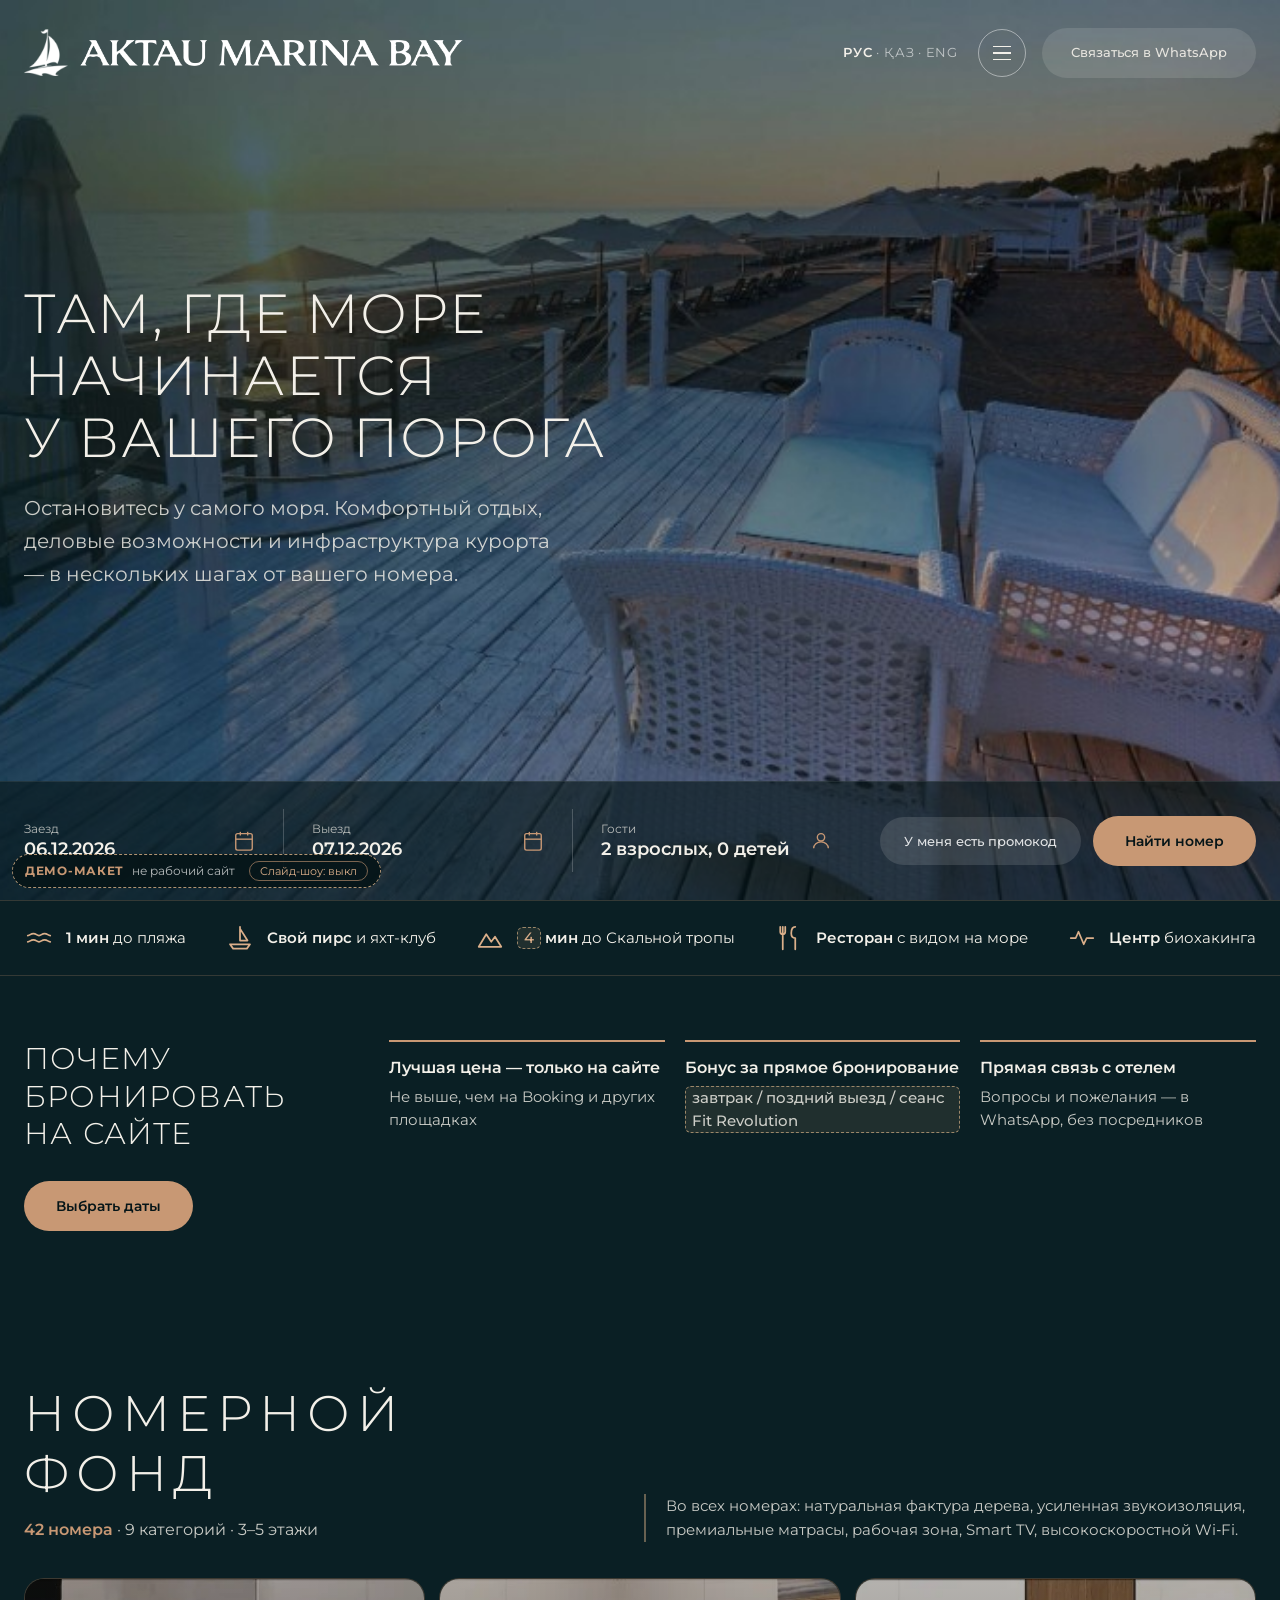
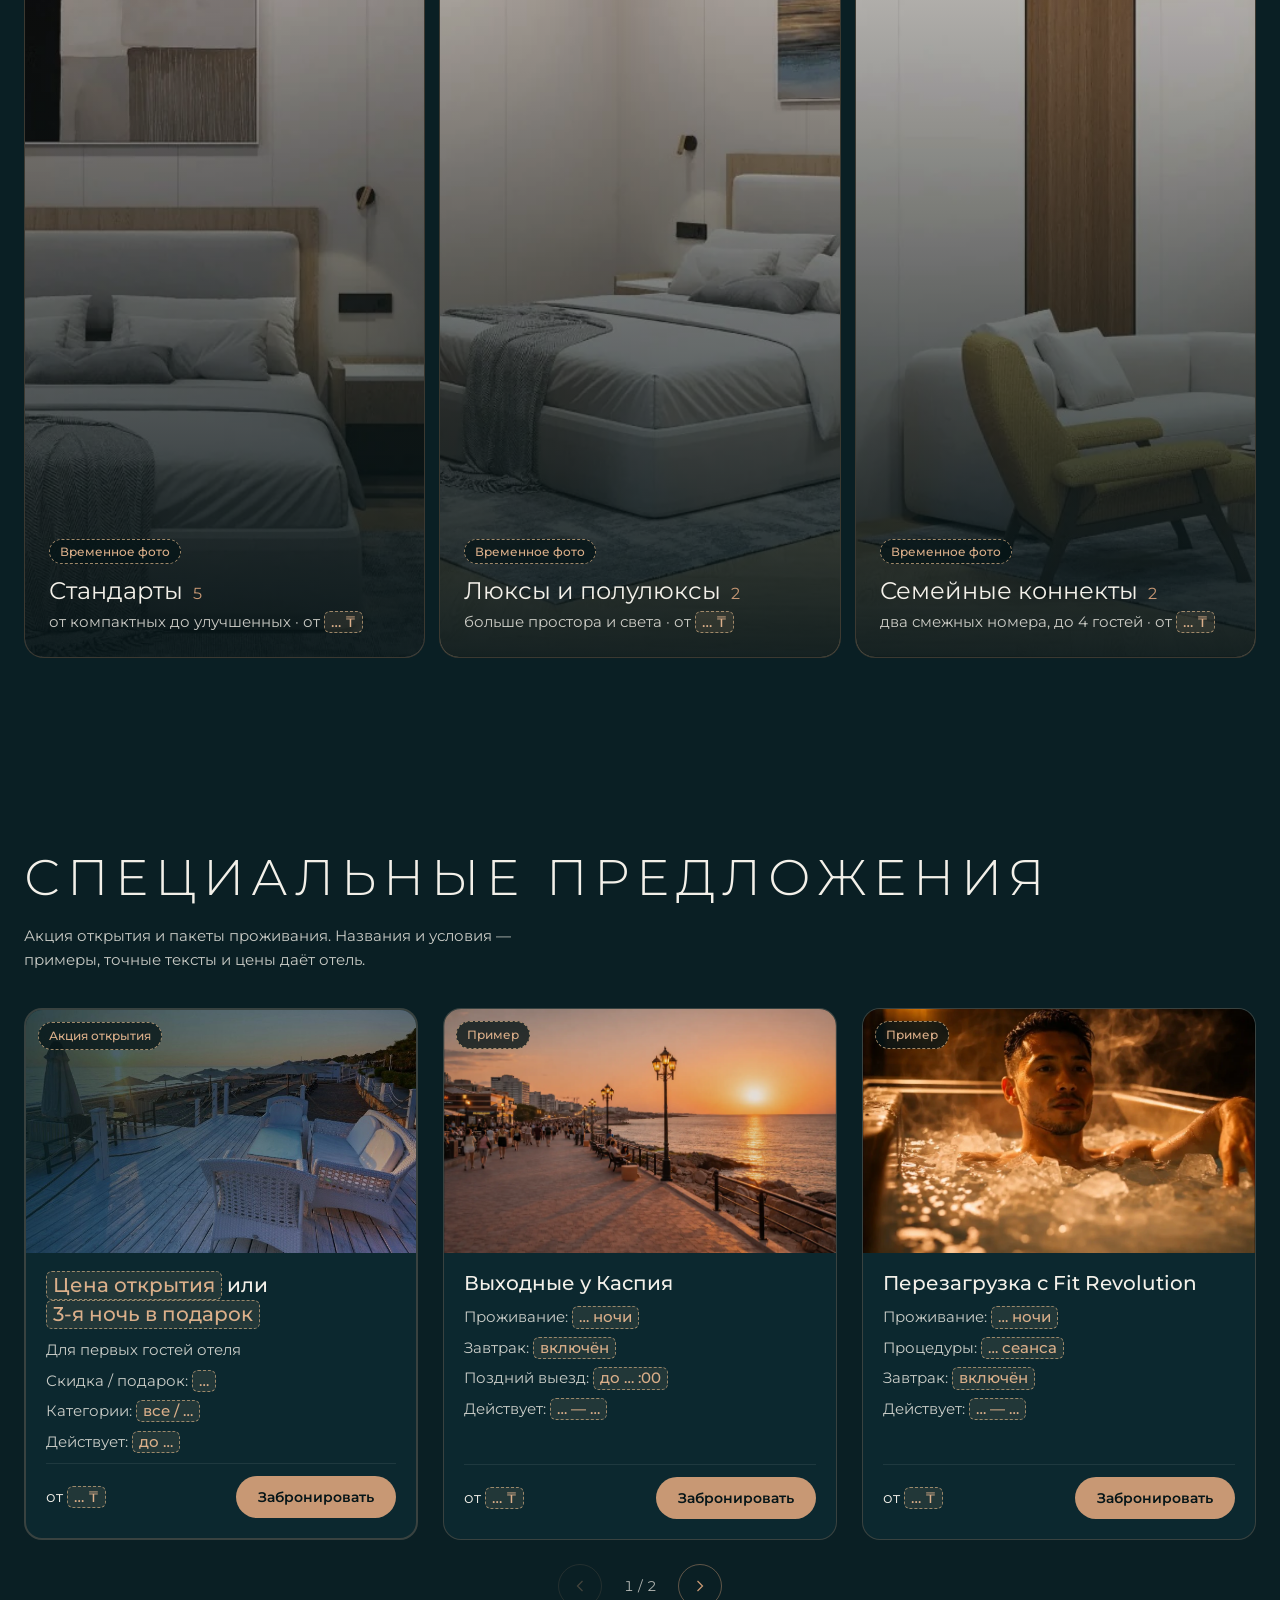
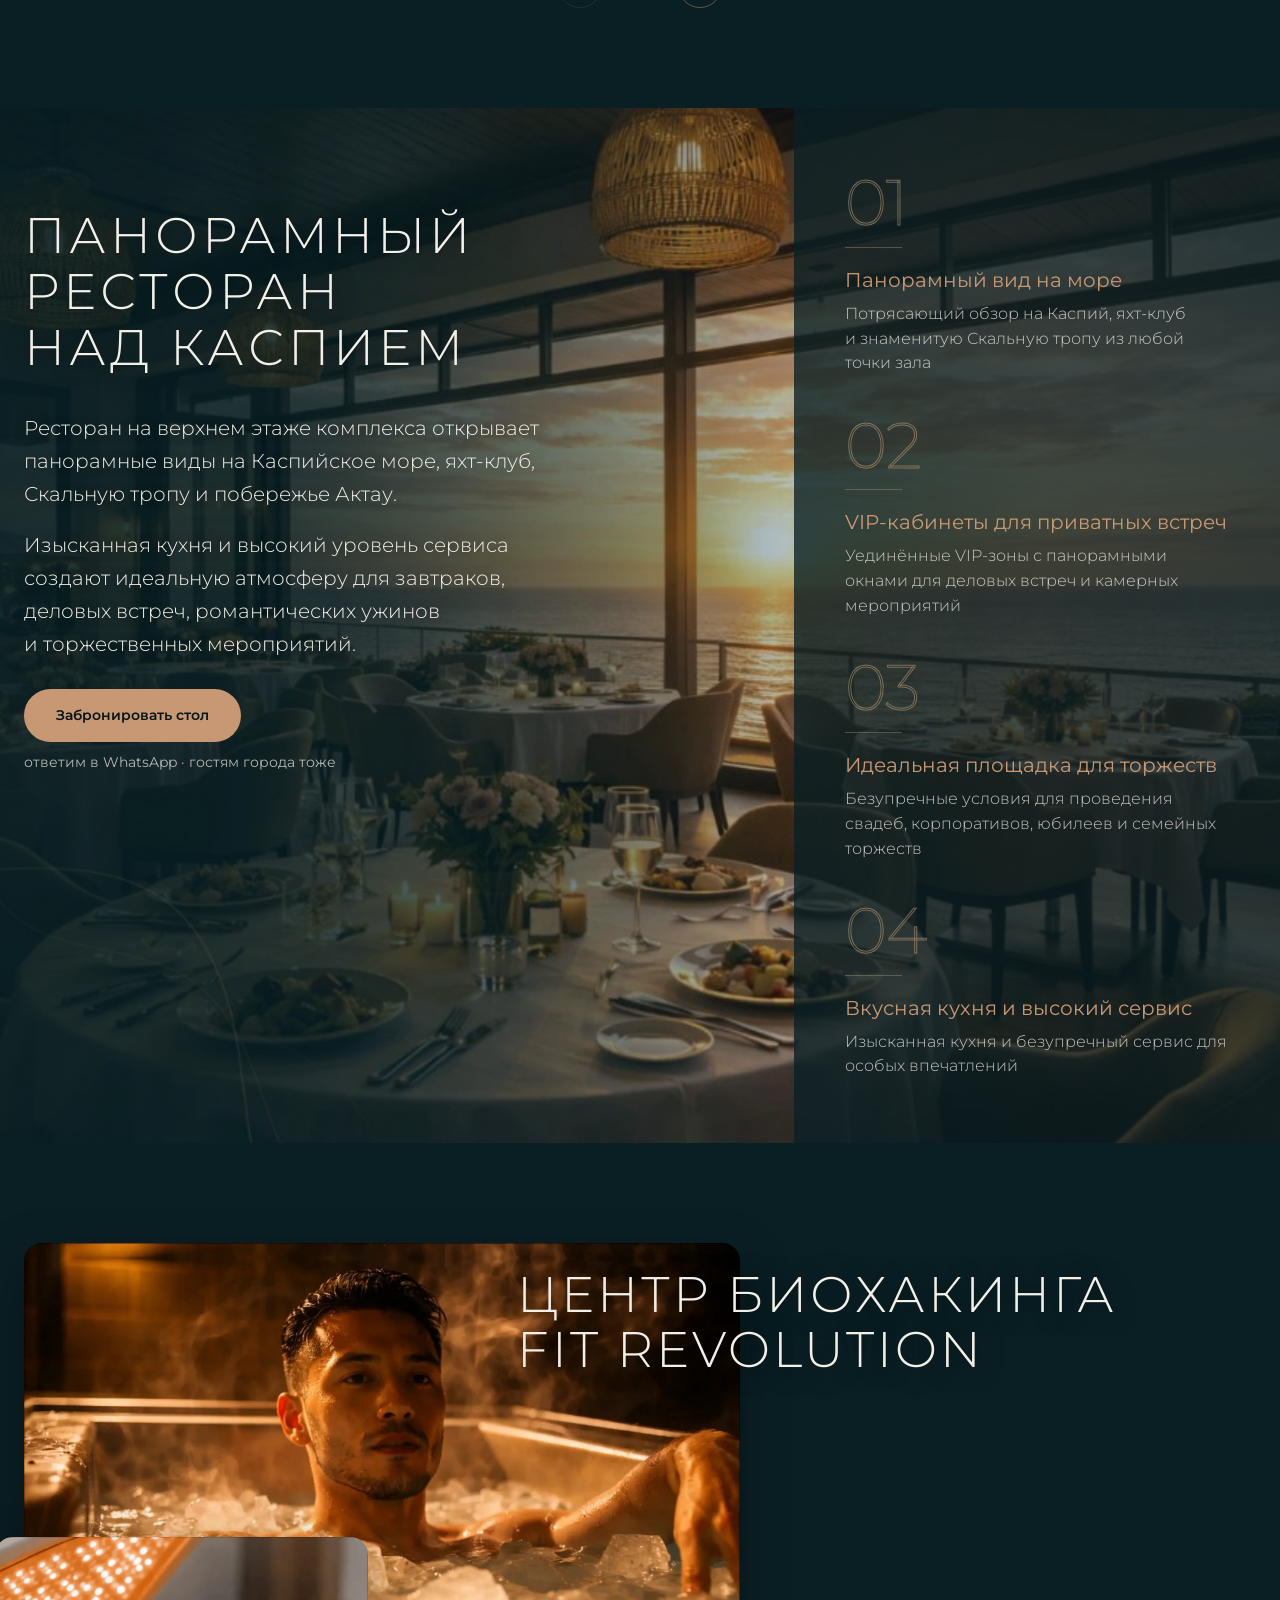
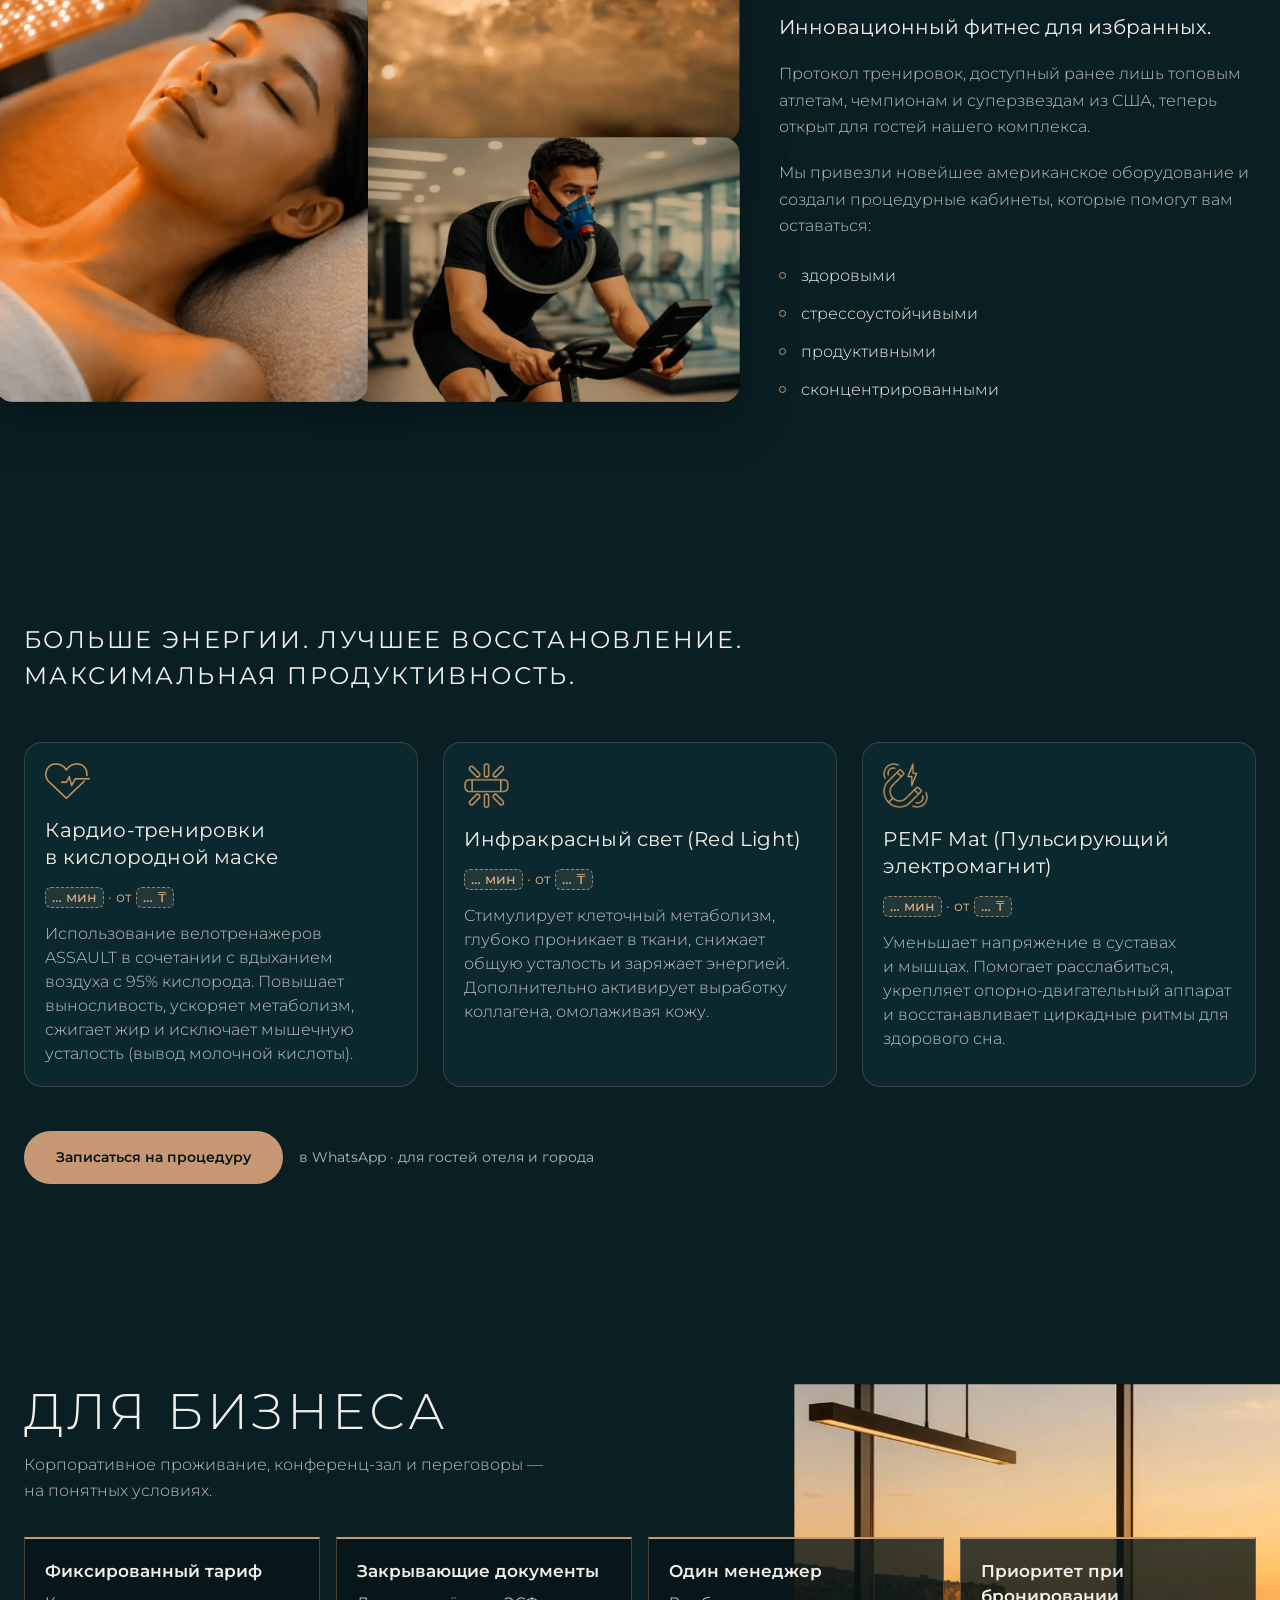
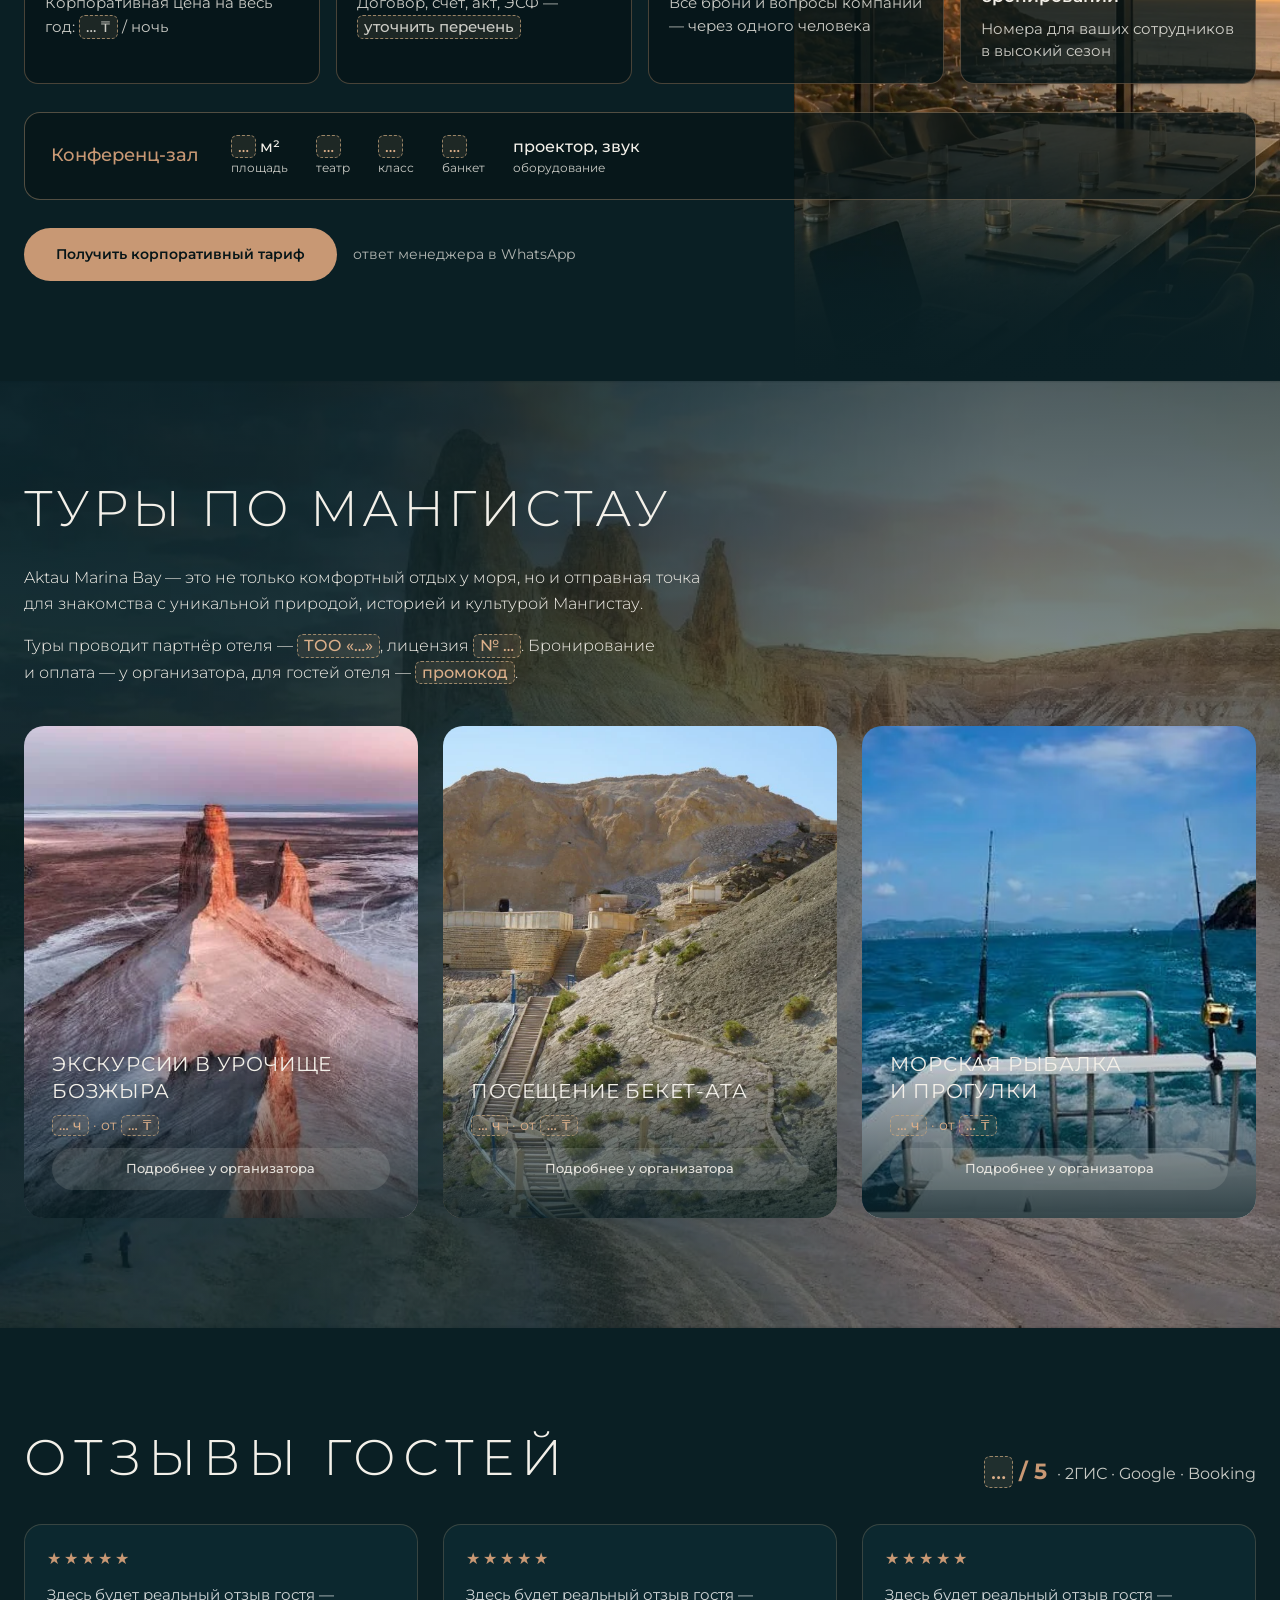
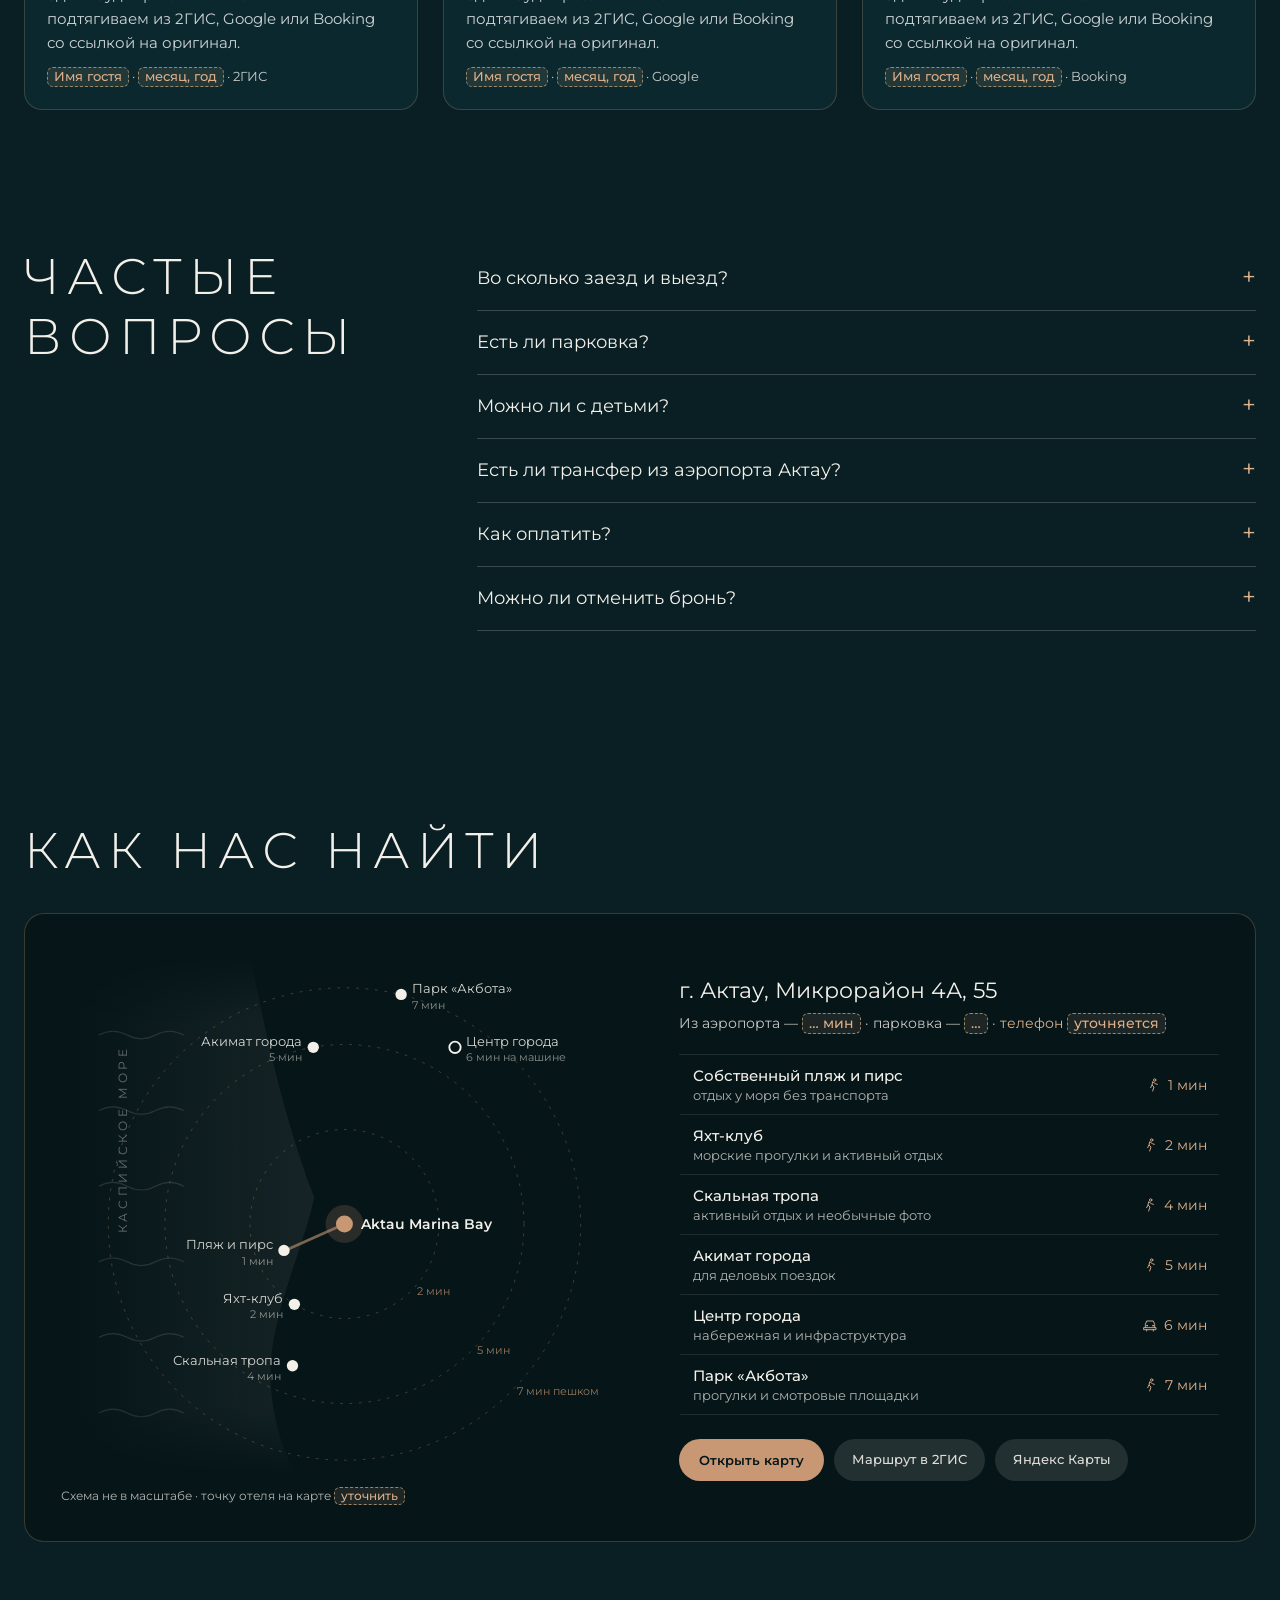
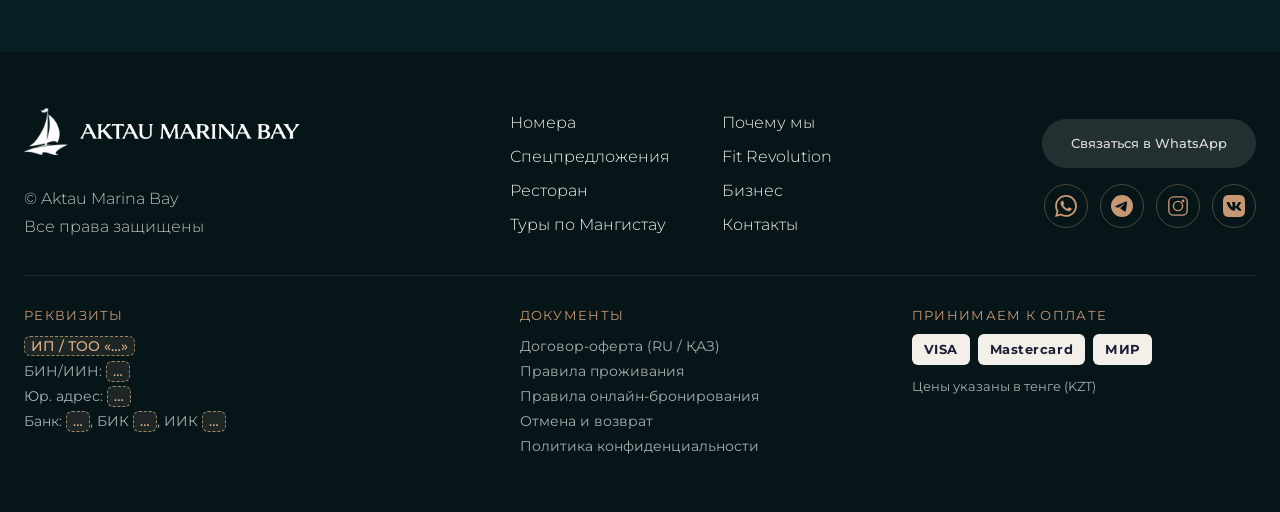
==== commit dbf91cc2: "Макет v2: обновление — окно номера, стрелки лент, кнопки на одной линии, отключён чужой номер WhatsA" ====
--- a/v2/index.html
+++ b/v2/index.html
@@ -48,7 +48,7 @@
       </nav>
       <div class="stickybar__actions">
         <span class="lang-switch"><b>РУС</b> · ҚАЗ · ENG</span>
-        <a href="https://wa.me/77782395986" class="stickybar__wa" aria-label="WhatsApp" target="_blank" rel="noopener">
+        <a href="#" data-wa class="stickybar__wa" aria-label="WhatsApp">
           <svg width="18" height="18" viewBox="0 0 24 24" fill="currentColor" aria-hidden="true"><path d="M12.05 0C5.5 0 .16 5.34.16 11.89c0 2.1.55 4.14 1.59 5.95L.06 24l6.3-1.65a11.88 11.88 0 005.69 1.45h.01c6.55 0 11.89-5.34 11.89-11.89A11.82 11.82 0 0012.05 0zm0 21.78a9.87 9.87 0 01-5.03-1.38l-.36-.21-3.74.98 1-3.65-.24-.37a9.86 9.86 0 01-1.51-5.26c0-5.45 4.44-9.88 9.89-9.88a9.88 9.88 0 019.88 9.89c0 5.45-4.43 9.88-9.89 9.88z"/></svg>
         </a>
         <a href="#hero" class="btn-primary btn-primary--sm stickybar__book" data-open-dates>Забронировать</a>
@@ -88,7 +88,7 @@
                 <span></span>
               </span>
             </button>
-            <a href="https://wa.me/77782395986" class="btn-outline" target="_blank" rel="noopener">
+            <a href="#" data-wa class="btn-outline">
               Связаться в WhatsApp
             </a>
           </div>
@@ -325,6 +325,7 @@
               </div>
             </li>
           </ul>
+          <button class="btn-glass btn-glass--sm room-tab__close" type="button">Свернуть</button>
         </div>
       </article>
       <article class="room-tab" data-group="suite">
@@ -371,6 +372,7 @@
               </div>
             </li>
           </ul>
+          <button class="btn-glass btn-glass--sm room-tab__close" type="button">Свернуть</button>
         </div>
       </article>
       <article class="room-tab" data-group="connect">
@@ -417,6 +419,7 @@
               </div>
             </li>
           </ul>
+          <button class="btn-glass btn-glass--sm room-tab__close" type="button">Свернуть</button>
         </div>
       </article>
       </div>
@@ -498,7 +501,7 @@
           <h2 class="restaurant__heading">Панорамный ресторан<br>над Каспием</h2>
           <p class="restaurant__intro">Ресторан на&nbsp;верхнем этаже комплекса открывает панорамные виды на&nbsp;Каспийское море, яхт-клуб, Скальную тропу и&nbsp;побережье Актау.</p>
           <p class="restaurant__intro">Изысканная кухня и&nbsp;высокий уровень сервиса создают идеальную атмосферу для завтраков, деловых встреч, романтических ужинов и&nbsp;торжественных мероприятий.</p>
-          <p class="cta-row"><a class="btn-primary" href="https://wa.me/77782395986?text=%D0%97%D0%B4%D1%80%D0%B0%D0%B2%D1%81%D1%82%D0%B2%D1%83%D0%B9%D1%82%D0%B5%21%20%D0%A5%D0%BE%D1%87%D1%83%20%D0%B7%D0%B0%D0%B1%D1%80%D0%BE%D0%BD%D0%B8%D1%80%D0%BE%D0%B2%D0%B0%D1%82%D1%8C%20%D1%81%D1%82%D0%BE%D0%BB%20%D0%B2%20%D1%80%D0%B5%D1%81%D1%82%D0%BE%D1%80%D0%B0%D0%BD%D0%B5%20Aktau%20Marina%20Bay." target="_blank" rel="noopener">Забронировать стол</a><span class="cta-note">ответим в WhatsApp · гостям города тоже</span></p>
+          <p class="cta-row"><a class="btn-primary" href="#" data-wa data-wa-text="Здравствуйте! Хочу забронировать стол в ресторане Aktau Marina Bay.">Забронировать стол</a><span class="cta-note">ответим в WhatsApp · гостям города тоже</span></p>
         </div>
       </div>
 
@@ -626,7 +629,7 @@
           <svg width="20" height="20" viewBox="0 0 24 24" fill="none" stroke="currentColor" stroke-width="1.5" aria-hidden="true"><path d="M9 6l6 6-6 6"/></svg>
         </button>
       </div>
-      <p class="cta-row cta-row--center"><a class="btn-primary" href="https://wa.me/77782395986?text=%D0%97%D0%B4%D1%80%D0%B0%D0%B2%D1%81%D1%82%D0%B2%D1%83%D0%B9%D1%82%D0%B5%21%20%D0%A5%D0%BE%D1%87%D1%83%20%D0%B7%D0%B0%D0%BF%D0%B8%D1%81%D0%B0%D1%82%D1%8C%D1%81%D1%8F%20%D0%BD%D0%B0%20%D0%BF%D1%80%D0%BE%D1%86%D0%B5%D0%B4%D1%83%D1%80%D1%83%20%D0%B2%20Fit%20Revolution." target="_blank" rel="noopener">Записаться на процедуру</a><span class="cta-note">в WhatsApp · для гостей отеля и города</span></p>
+      <p class="cta-row cta-row--center"><a class="btn-primary" href="#" data-wa data-wa-text="Здравствуйте! Хочу записаться на процедуру в Fit Revolution.">Записаться на процедуру</a><span class="cta-note">в WhatsApp · для гостей отеля и города</span></p>
     </div>
   </section>
 
@@ -656,7 +659,7 @@
         </ul>
       </div>
 
-      <p class="cta-row"><a class="btn-primary" href="https://wa.me/77782395986?text=%D0%97%D0%B4%D1%80%D0%B0%D0%B2%D1%81%D1%82%D0%B2%D1%83%D0%B9%D1%82%D0%B5%21%20%D0%A5%D0%BE%D1%82%D0%B8%D0%BC%20%D0%BF%D0%BE%D0%BB%D1%83%D1%87%D0%B8%D1%82%D1%8C%20%D0%BA%D0%BE%D1%80%D0%BF%D0%BE%D1%80%D0%B0%D1%82%D0%B8%D0%B2%D0%BD%D1%8B%D0%B9%20%D1%82%D0%B0%D1%80%D0%B8%D1%84%20Aktau%20Marina%20Bay.%20%D0%9A%D0%BE%D0%BC%D0%BF%D0%B0%D0%BD%D0%B8%D1%8F%3A%20" target="_blank" rel="noopener">Получить корпоративный тариф</a><span class="cta-note">ответ менеджера в WhatsApp</span></p>
+      <p class="cta-row"><a class="btn-primary" href="#" data-wa data-wa-text="Здравствуйте! Хотим получить корпоративный тариф Aktau Marina Bay. Компания: ">Получить корпоративный тариф</a><span class="cta-note">ответ менеджера в WhatsApp</span></p>
     </div>
   </section>
 
@@ -764,7 +767,7 @@
           </figure>
           <div class="findus__info">
             <p class="findus__addr">г.&nbsp;Актау, Микрорайон 4А,&nbsp;55</p>
-            <p class="findus__note">Из аэропорта&nbsp;— <span class="ph">… мин</span> · парковка&nbsp;— <span class="ph">…</span> · <a href="tel:+77782395986">+7&nbsp;(778)&nbsp;239-59-86</a></p>
+            <p class="findus__note">Из аэропорта&nbsp;— <span class="ph">… мин</span> · парковка&nbsp;— <span class="ph">…</span> · <a href="#" data-tel>телефон <span class="ph">уточняется</span></a></p>
             <ul class="findus__list">
             <li><button class="findus__place" type="button" data-place="beach" data-lon="51.1743" data-lat="43.6305" aria-pressed="false">
               <span class="findus__place-main"><span class="findus__place-title">Собственный пляж и&nbsp;пирс</span><span class="findus__place-text">отдых у&nbsp;моря без транспорта</span></span>
@@ -818,7 +821,7 @@
       <nav class="site-footer__nav" aria-label="Навигация в подвале">
         <ul class="site-footer__nav-list">
           <li><a href="#rooms">Номера</a></li>
-          <li><a href="#why">Почему мы</a></li>
+          <li><a href="#direct">Почему мы</a></li>
           <li><a href="#offers">Спецпредложения</a></li>
           <li><a href="#biohacking">Fit Revolution</a></li>
           <li><a href="#restaurant">Ресторан</a></li>
@@ -829,11 +832,11 @@
       </nav>
 
       <div class="site-footer__contact">
-        <a href="https://wa.me/77782395986" class="btn-outline site-footer__whatsapp" target="_blank" rel="noopener">
+        <a href="#" data-wa class="btn-outline site-footer__whatsapp">
           Связаться в WhatsApp
         </a>
         <div class="site-footer__socials">
-          <a href="https://wa.me/77782395986" class="site-footer__social" target="_blank" rel="noopener" aria-label="WhatsApp">
+          <a href="#" data-wa class="site-footer__social" aria-label="WhatsApp">
             <svg width="22" height="22" viewBox="0 0 24 24" fill="currentColor" aria-hidden="true"><path d="M17.472 14.382c-.297-.149-1.758-.867-2.03-.967-.273-.099-.471-.148-.67.15-.197.297-.767.966-.94 1.164-.173.199-.347.223-.644.075-.297-.15-1.255-.463-2.39-1.475-.883-.788-1.48-1.761-1.653-2.059-.173-.297-.018-.458.13-.606.134-.133.298-.347.446-.52.149-.174.198-.298.298-.497.099-.198.05-.371-.025-.52-.075-.149-.669-1.612-.916-2.207-.242-.579-.487-.5-.669-.51-.173-.008-.371-.01-.57-.01-.198 0-.52.074-.792.372-.272.297-1.04 1.016-1.04 2.479 0 1.462 1.065 2.875 1.213 3.074.149.198 2.096 3.2 5.077 4.487.709.306 1.262.489 1.694.625.712.227 1.36.195 1.871.118.571-.085 1.758-.719 2.006-1.413.248-.694.248-1.289.173-1.413-.074-.124-.272-.198-.57-.347m-5.421 7.403h-.004a9.87 9.87 0 01-5.031-1.378l-.361-.214-3.741.982.998-3.648-.235-.374a9.86 9.86 0 01-1.51-5.26c.001-5.45 4.436-9.884 9.888-9.884 2.64 0 5.122 1.03 6.988 2.898a9.825 9.825 0 012.893 6.994c-.003 5.45-4.435 9.884-9.885 9.884m8.413-18.297A11.815 11.815 0 0012.05 0C5.495 0 .16 5.335.157 11.892c0 2.096.547 4.142 1.588 5.945L.057 24l6.305-1.654a11.882 11.882 0 005.683 1.448h.005c6.554 0 11.89-5.335 11.893-11.893a11.821 11.821 0 00-3.48-8.413z"/></svg>
           </a>
           <a href="https://t.me/" class="site-footer__social" target="_blank" rel="noopener" aria-label="Telegram">
@@ -881,20 +884,40 @@
   <!-- ===== МАКЕТ v2: нижняя панель на телефоне (п. 3 директора) ===== -->
   <nav class="mobile-bar" aria-label="Быстрые действия">
     <button class="mobile-bar__book" type="button" data-open-dates>Забронировать</button>
-    <a class="btn-glass mobile-bar__wa" href="https://wa.me/77782395986?text=%D0%97%D0%B4%D1%80%D0%B0%D0%B2%D1%81%D1%82%D0%B2%D1%83%D0%B9%D1%82%D0%B5%21%20%D0%92%D0%BE%D0%BF%D1%80%D0%BE%D1%81%20%D0%BF%D0%BE%20%D0%BF%D1%80%D0%BE%D0%B6%D0%B8%D0%B2%D0%B0%D0%BD%D0%B8%D1%8E%20%D0%B2%20Aktau%20Marina%20Bay." target="_blank" rel="noopener">WhatsApp</a>
+    <a class="btn-glass mobile-bar__wa" href="#" data-wa data-wa-text="Здравствуйте! Вопрос по проживанию в Aktau Marina Bay.">WhatsApp</a>
   </nav>
   <div class="sheet-overlay" id="sheet-overlay" hidden data-close-dates></div>
 
   <!-- ===== МАКЕТ v2: подробности номера ===== -->
   <dialog class="room-dialog" id="room-dialog" aria-labelledby="room-dialog-title">
-    <button class="room-dialog__close" type="button" aria-label="Закрыть" data-close-room>×</button>
-    <img class="room-dialog__img" alt="">
+    <button class="room-dialog__close" type="button" aria-label="Закрыть" data-close-room>
+      <svg width="20" height="20" viewBox="0 0 24 24" fill="none" stroke="currentColor" stroke-width="1.5" aria-hidden="true"><path d="M6 6l12 12M18 6L6 18"/></svg>
+    </button>
+    <div class="room-dialog__media">
+      <img class="room-dialog__img" alt="">
+      <span class="rc__badge">Временное фото</span>
+    </div>
     <div class="room-dialog__body">
       <p class="rc__en room-dialog__en"></p>
       <h3 class="room-dialog__title" id="room-dialog-title"></h3>
       <ul class="rc__chips room-dialog__chips"></ul>
       <p class="room-dialog__text"></p>
-      <div class="rc3__foot"><p class="rc__price">от <span class="ph">… ₸</span> / ночь</p><button class="rc__btn room-dialog__book" type="button">Выбрать</button></div>
+      <p class="room-dialog__label">Во всех номерах</p>
+      <ul class="room-dialog__std">
+        <li>Премиальные матрасы</li>
+        <li>Усиленная звукоизоляция</li>
+        <li>Рабочая зона</li>
+        <li>Smart TV</li>
+        <li>Высокоскоростной Wi‑Fi</li>
+        <li>Натуральная фактура дерева</li>
+      </ul>
+      <div class="room-dialog__foot">
+        <p class="rc__price">от <span class="ph">… ₸</span> / ночь</p>
+        <div class="room-dialog__actions">
+          <a class="btn-glass btn-glass--sm room-dialog__ask" href="#" data-wa>Задать вопрос</a>
+          <button class="rc__btn room-dialog__book" type="button">Выбрать</button>
+        </div>
+      </div>
     </div>
   </dialog>
 
@@ -932,10 +955,10 @@
       <li><a href="#location">Контакты</a></li>
     </ul>
 
-    <a href="tel:+77782395986" class="site-menu__phone">+7 (778) 239-59-86</a>
+    <a href="#" class="site-menu__phone" data-tel>Телефон <span class="ph">уточняется</span></a>
 
     <div class="site-menu__socials">
-      <a href="https://wa.me/77782395986" class="site-menu__social" target="_blank" rel="noopener" aria-label="WhatsApp">
+      <a href="#" data-wa class="site-menu__social" aria-label="WhatsApp">
         <svg width="22" height="22" viewBox="0 0 24 24" fill="currentColor"><path d="M17.472 14.382c-.297-.149-1.758-.867-2.03-.967-.273-.099-.471-.148-.67.15-.197.297-.767.966-.94 1.164-.173.199-.347.223-.644.075-.297-.15-1.255-.463-2.39-1.475-.883-.788-1.48-1.761-1.653-2.059-.173-.297-.018-.458.13-.606.134-.133.298-.347.446-.52.149-.174.198-.298.298-.497.099-.198.05-.371-.025-.52-.075-.149-.669-1.612-.916-2.207-.242-.579-.487-.5-.669-.51-.173-.008-.371-.01-.57-.01-.198 0-.52.074-.792.372-.272.297-1.04 1.016-1.04 2.479 0 1.462 1.065 2.875 1.213 3.074.149.198 2.096 3.2 5.077 4.487.709.306 1.262.489 1.694.625.712.227 1.36.195 1.871.118.571-.085 1.758-.719 2.006-1.413.248-.694.248-1.289.173-1.413-.074-.124-.272-.198-.57-.347m-5.421 7.403h-.004a9.87 9.87 0 01-5.031-1.378l-.361-.214-3.741.982.998-3.648-.235-.374a9.86 9.86 0 01-1.51-5.26c.001-5.45 4.436-9.884 9.888-9.884 2.64 0 5.122 1.03 6.988 2.898a9.825 9.825 0 012.893 6.994c-.003 5.45-4.435 9.884-9.885 9.884m8.413-18.297A11.815 11.815 0 0012.05 0C5.495 0 .16 5.335.157 11.892c0 2.096.547 4.142 1.588 5.945L.057 24l6.305-1.654a11.882 11.882 0 005.683 1.448h.005c6.554 0 11.89-5.335 11.893-11.893a11.821 11.821 0 00-3.48-8.413z"/></svg>
       </a>
       <a href="https://t.me/" class="site-menu__social" target="_blank" rel="noopener" aria-label="Telegram">
--- a/v2/css/mockup.css
+++ b/v2/css/mockup.css
@@ -2067,3 +2067,438 @@
   .findus__place-text { display: none; }
   .findus__list { margin: 16px 0 20px; }
 }
+
+/* =========================================================
+   МАКЕТ v5 — кнопки на одной направляющей, единые стрелки у всех лент
+   ========================================================= */
+
+/* ---------- Одна направляющая: кнопки по левому краю контейнера, как заголовки ---------- */
+.cta-row--center {
+  justify-content: flex-start;
+}
+
+/* ресторан: текст и кнопка — по той же линии, что и в остальных блоках */
+.restaurant {
+  container-type: inline-size;
+}
+
+.restaurant__main {
+  padding-left: max(var(--page-gutter), calc((100cqw - min(var(--container-width), 100cqw - var(--page-gutter) * 2)) / 2));
+}
+
+/* «Почему бронировать на сайте»: кнопка под заголовком, а не справа */
+@media (min-width: 1101px) {
+  .direct__inner {
+    grid-template-columns: minmax(0, 0.9fr) minmax(0, 2.4fr);
+    align-items: start;
+    row-gap: 28px;
+  }
+
+  .direct__title { grid-column: 1; grid-row: 1; }
+  .direct__btn { grid-column: 1; grid-row: 2; justify-self: start; }
+  .direct__list { grid-column: 2; grid-row: 1 / span 2; }
+}
+
+/* номера: цена и кнопки всегда на одной высоте — по верху строки, вровень с фото и названием */
+.rt-room {
+  align-items: start;
+}
+
+.rt-room__side {
+  align-self: start;
+}
+
+/* при раскрытии вкладыша текст не перестраивается: ширина списка сразу равна раскрытой */
+@media (min-width: 901px) {
+  .room-tab__body {
+    right: auto;
+    width: var(--rt-open-w, 100%);
+  }
+}
+
+/* телефон: кнопка «Свернуть» в конце списка номеров */
+.room-tab__close {
+  display: none;
+}
+
+@media (max-width: 900px) {
+  .room-tab__close {
+    display: flex;
+    width: 100%;
+    margin: 8px 0 12px;
+  }
+}
+
+/* ---------- Ленты: везде одинаковые стрелки под лентой, слева на направляющей ---------- */
+.services__arrow,
+.discover__arrow {
+  display: none !important;
+}
+
+.services__carousel,
+.discover__carousel {
+  row-gap: 0;
+}
+
+.cnav {
+  display: flex;
+  align-items: center;
+  gap: 14px;
+  margin-top: 24px;
+}
+
+.cnav[hidden] {
+  display: none;
+}
+
+.cnav__btn {
+  position: relative;
+  display: flex;
+  align-items: center;
+  justify-content: center;
+  width: 44px;
+  height: 44px;
+  overflow: hidden;
+  isolation: isolate;
+  border: 1px solid rgba(200, 152, 116, 0.45);
+  border-radius: 50%;
+  color: var(--color-gold);
+  cursor: pointer;
+  transition: background 0.25s, border-color 0.25s, color 0.25s, opacity 0.25s;
+}
+
+.cnav__btn:hover {
+  background: rgba(200, 152, 116, 0.12);
+  border-color: var(--color-gold);
+  color: var(--color-white);
+}
+
+.cnav__btn:disabled {
+  opacity: 0.3;
+  cursor: default;
+}
+
+.cnav__btn:not(:disabled)::before {
+  content: "";
+  position: absolute;
+  inset: 0;
+  border-radius: inherit;
+  background: linear-gradient(105deg, transparent 38%, rgba(255, 255, 255, 0.32) 50%, transparent 62%);
+  transform: translateX(-140%);
+  animation: carousel-arrow-shine 5s ease infinite;
+  pointer-events: none;
+}
+
+.cnav__btn svg {
+  position: relative;
+  z-index: 1;
+}
+
+.cnav__count {
+  min-width: 48px;
+  font-size: 14px;
+  text-align: center;
+  color: var(--color-text-label);
+  font-variant-numeric: tabular-nums;
+}
+
+@media (prefers-reduced-motion: reduce) {
+  .cnav__btn::before {
+    animation: none !important;
+  }
+}
+
+/* спецпредложения и отзывы — ленты на всех экранах: 3 карточки на компьютере, 2 на планшете, 1 на телефоне */
+.offers__grid,
+.reviews__grid {
+  display: grid;
+  grid-auto-flow: column;
+  grid-template-columns: none;
+  grid-auto-columns: calc((100% - 2 * clamp(16px, 2vw, 28px)) / 3);
+  overflow-x: auto;
+  scroll-snap-type: x mandatory;
+  scroll-behavior: smooth;
+  scrollbar-width: none;
+}
+
+.offers__grid::-webkit-scrollbar,
+.reviews__grid::-webkit-scrollbar {
+  display: none;
+}
+
+.offer,
+.review {
+  scroll-snap-align: start;
+}
+
+@media (max-width: 1100px) {
+  .offers__grid,
+  .reviews__grid {
+    grid-template-columns: none;
+    grid-auto-columns: calc((100% - clamp(16px, 2vw, 28px)) / 2);
+  }
+}
+
+@media (max-width: 900px) {
+  .offers__grid,
+  .reviews__grid {
+    grid-auto-columns: 84%;
+  }
+}
+
+/* полоса преимуществ на планшете и телефоне — сеткой, без прокрутки */
+@media (max-width: 1100px) {
+  .perks__list {
+    display: grid;
+    grid-template-columns: repeat(3, minmax(0, 1fr));
+    overflow: visible;
+  }
+}
+
+@media (max-width: 600px) {
+  .perks__list {
+    grid-template-columns: repeat(2, minmax(0, 1fr));
+    gap: 14px 16px;
+  }
+
+  .perk {
+    font-size: 14px;
+  }
+}
+
+@media (max-width: 900px) {
+  .offers__grid,
+  .reviews__grid {
+    margin-inline: calc(var(--page-gutter) * -1);
+    padding-inline: var(--page-gutter);
+    scroll-padding-inline: var(--page-gutter);
+  }
+}
+
+/* ---------- v5: окно «Подробнее» о номере — в общем стиле (тёмный фон, медная рамка) ---------- */
+.room-dialog {
+  margin: auto;
+  width: min(1040px, calc(100vw - 48px));
+  max-width: none;
+  height: min(620px, calc(100vh - 48px));
+  max-height: none;
+  padding: 0;
+  overflow: hidden;
+  border: 1px solid rgba(200, 152, 116, 0.35);
+  border-radius: 20px;
+  background: var(--color-bg-dark);
+  color: var(--color-white);
+}
+
+.room-dialog[open] {
+  display: grid;
+  grid-template-columns: minmax(0, 1.1fr) minmax(0, 1fr);
+  animation: room-dialog-in 0.35s cubic-bezier(0.22, 1, 0.36, 1);
+}
+
+.room-dialog::backdrop {
+  background: rgba(3, 10, 12, 0.78);
+  backdrop-filter: blur(4px);
+}
+
+@keyframes room-dialog-in {
+  from { opacity: 0; transform: translateY(16px) scale(0.98); }
+}
+
+.room-dialog__media {
+  position: relative;
+  min-height: 0;
+}
+
+.room-dialog__img {
+  width: 100%;
+  height: 100%;
+  aspect-ratio: auto;
+  object-fit: cover;
+}
+
+.room-dialog__body {
+  display: flex;
+  flex-direction: column;
+  gap: 12px;
+  min-height: 0;
+  padding: 36px 36px 28px;
+  overflow-y: auto;
+  scrollbar-width: thin;
+  scrollbar-color: rgba(200, 152, 116, 0.5) transparent;
+}
+
+.room-dialog__title {
+  padding-right: 56px;
+  font-size: 28px;
+  font-weight: 400;
+  line-height: 1.2;
+}
+
+.room-dialog__text {
+  font-size: 16px;
+  line-height: 1.65;
+  color: var(--color-text-muted);
+}
+
+.room-dialog__label {
+  margin-top: 6px;
+  font-size: 12px;
+  letter-spacing: 0.14em;
+  text-transform: uppercase;
+  color: var(--color-gold);
+}
+
+.room-dialog__std {
+  display: grid;
+  grid-template-columns: repeat(2, minmax(0, 1fr));
+  gap: 6px 16px;
+  font-size: 14px;
+  color: var(--color-text-muted);
+}
+
+.room-dialog__std li {
+  display: flex;
+  align-items: baseline;
+  gap: 8px;
+}
+
+.room-dialog__std li::before {
+  content: "";
+  flex-shrink: 0;
+  width: 5px;
+  height: 5px;
+  border-radius: 50%;
+  background: var(--color-gold);
+  transform: translateY(-2px);
+}
+
+.room-dialog__foot {
+  display: flex;
+  align-items: center;
+  justify-content: space-between;
+  flex-wrap: wrap;
+  gap: 12px;
+  margin-top: auto;
+  padding-top: 20px;
+  border-top: 1px solid rgba(243, 240, 233, 0.1);
+}
+
+.room-dialog__actions {
+  display: flex;
+  gap: 8px;
+}
+
+/* закрыть — такая же круглая кнопка, как стрелки лент */
+.room-dialog__close {
+  position: absolute;
+  top: 24px;
+  right: 24px;
+  z-index: 3;
+  display: flex;
+  align-items: center;
+  justify-content: center;
+  width: 44px;
+  height: 44px;
+  border: 1px solid rgba(200, 152, 116, 0.45);
+  border-radius: 50%;
+  background: rgba(6, 21, 24, 0.7);
+  font-size: 0;
+  color: var(--color-gold);
+  cursor: pointer;
+  transition: background 0.25s, border-color 0.25s, color 0.25s;
+}
+
+.room-dialog__close:hover {
+  background: rgba(200, 152, 116, 0.15);
+  border-color: var(--color-gold);
+  color: var(--color-white);
+}
+
+/* телефон: окно выезжает снизу, как выбор дат; цена и «Выбрать» всегда внизу */
+@media (max-width: 900px) {
+  .room-dialog {
+    margin: auto 0 0;
+    width: 100%;
+    height: auto;
+    max-height: 92dvh;
+    border-bottom: none;
+    border-radius: 20px 20px 0 0;
+  }
+
+  .room-dialog[open] {
+    grid-template-columns: 1fr;
+    grid-template-rows: auto minmax(0, 1fr);
+    animation: room-sheet-in 0.35s cubic-bezier(0.22, 1, 0.36, 1);
+  }
+
+  @keyframes room-sheet-in {
+    from { transform: translateY(100%); }
+  }
+
+  .room-dialog__img {
+    height: auto;
+    aspect-ratio: 16 / 10;
+    max-height: 32dvh;
+  }
+
+  .room-dialog__close {
+    top: 14px;
+    right: 14px;
+  }
+
+  .room-dialog__body {
+    padding: 20px var(--page-gutter) 0;
+  }
+
+  .room-dialog__title {
+    padding-right: 0;
+    font-size: 24px;
+  }
+
+  .room-dialog__std {
+    grid-template-columns: 1fr;
+  }
+
+  .room-dialog__foot {
+    position: sticky;
+    bottom: 0;
+    margin-inline: calc(var(--page-gutter) * -1);
+    padding: 14px var(--page-gutter) calc(14px + env(safe-area-inset-bottom));
+    background: var(--color-bg-dark);
+  }
+}
+
+@media (max-width: 900px) {
+  .room-dialog__actions {
+    width: 100%;
+  }
+
+  .room-dialog__actions > * {
+    flex: 1 1 0;
+  }
+}
+
+/* ---------- v5: исправления по общей проверке ---------- */
+/* переходы по меню: заголовок блока не прячется под закреплённой шапкой */
+html {
+  scroll-padding-top: 76px;
+}
+
+/* Fit Revolution: колонки сжимаются по ширине экрана (на 320px блок вылезал за край) */
+.bio__grid {
+  grid-template-columns: minmax(0, 1.2fr) minmax(0, 0.8fr);
+}
+
+@media (max-width: 900px) {
+  .bio__grid {
+    grid-template-columns: minmax(0, 1fr);
+  }
+}
+
+/* стрелки лент на компьютере — по центру под лентой */
+@media (min-width: 901px) {
+  .cnav {
+    justify-content: center;
+  }
+}
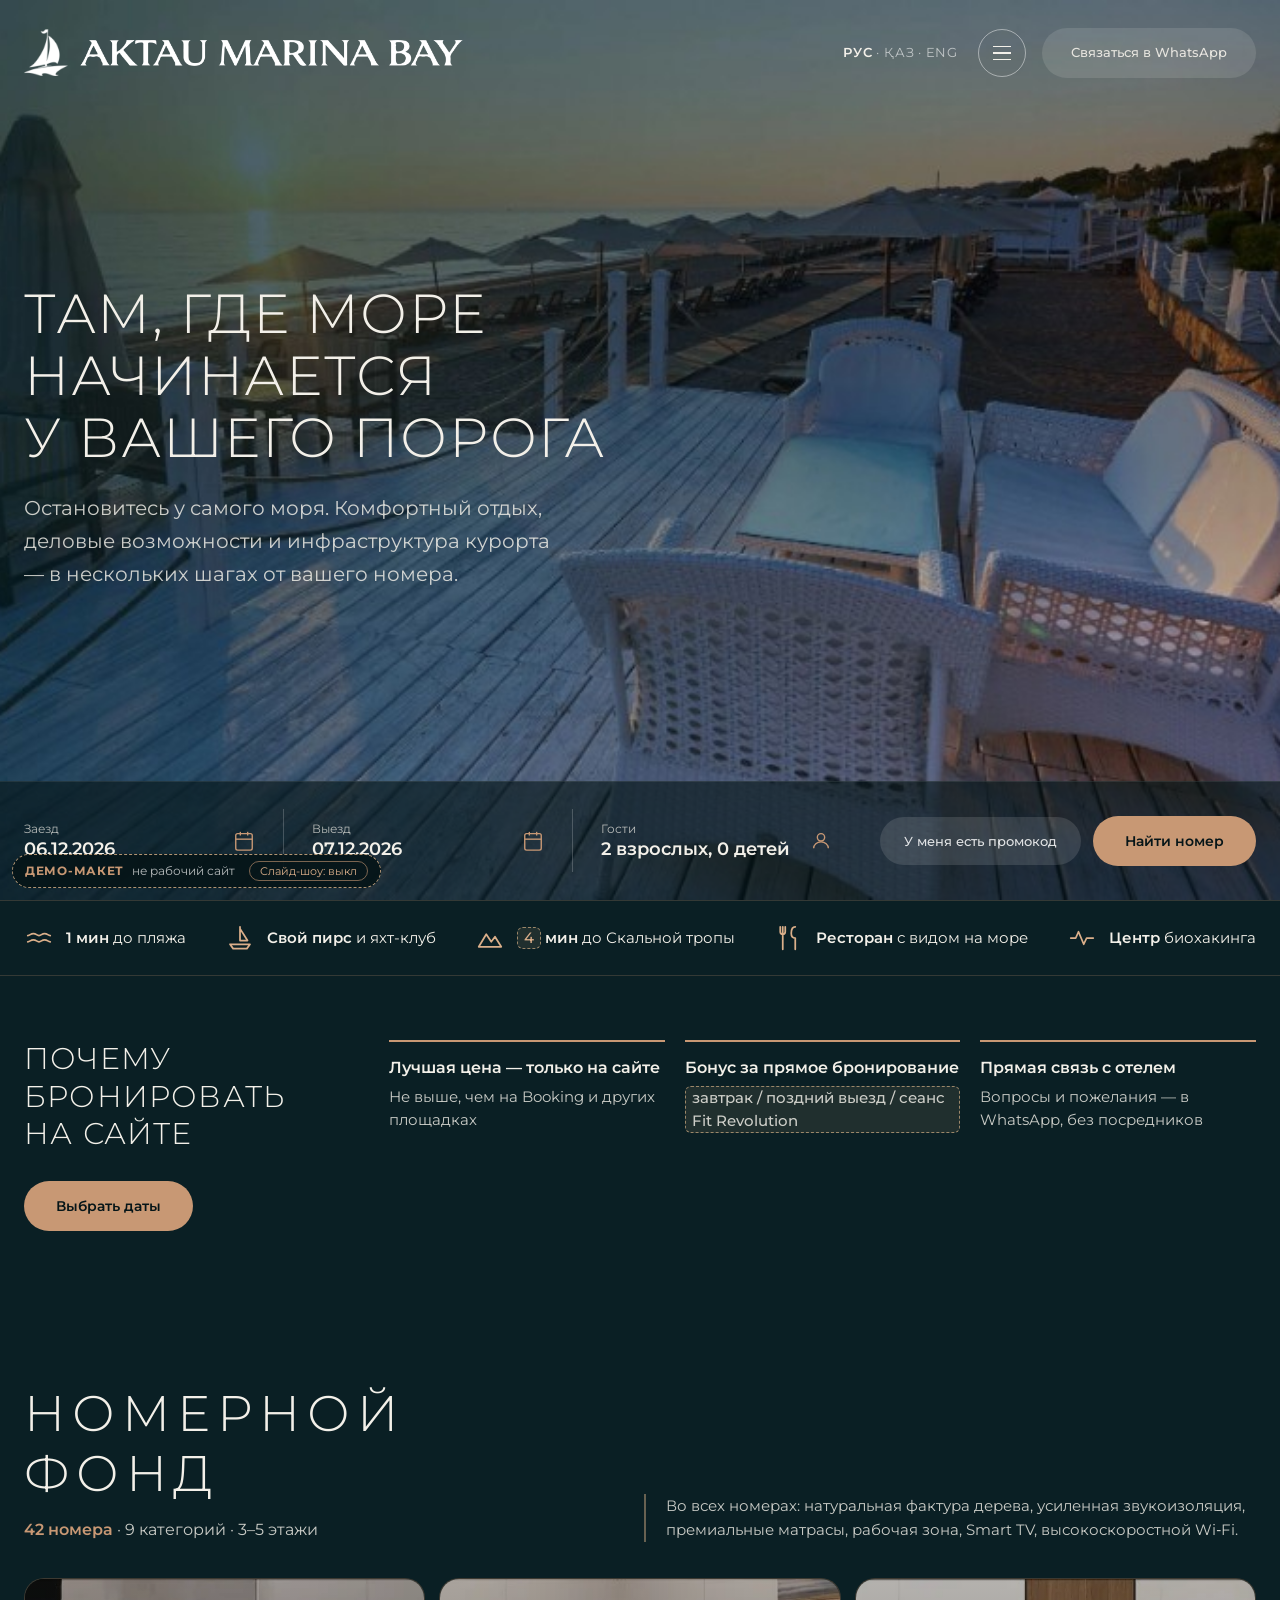
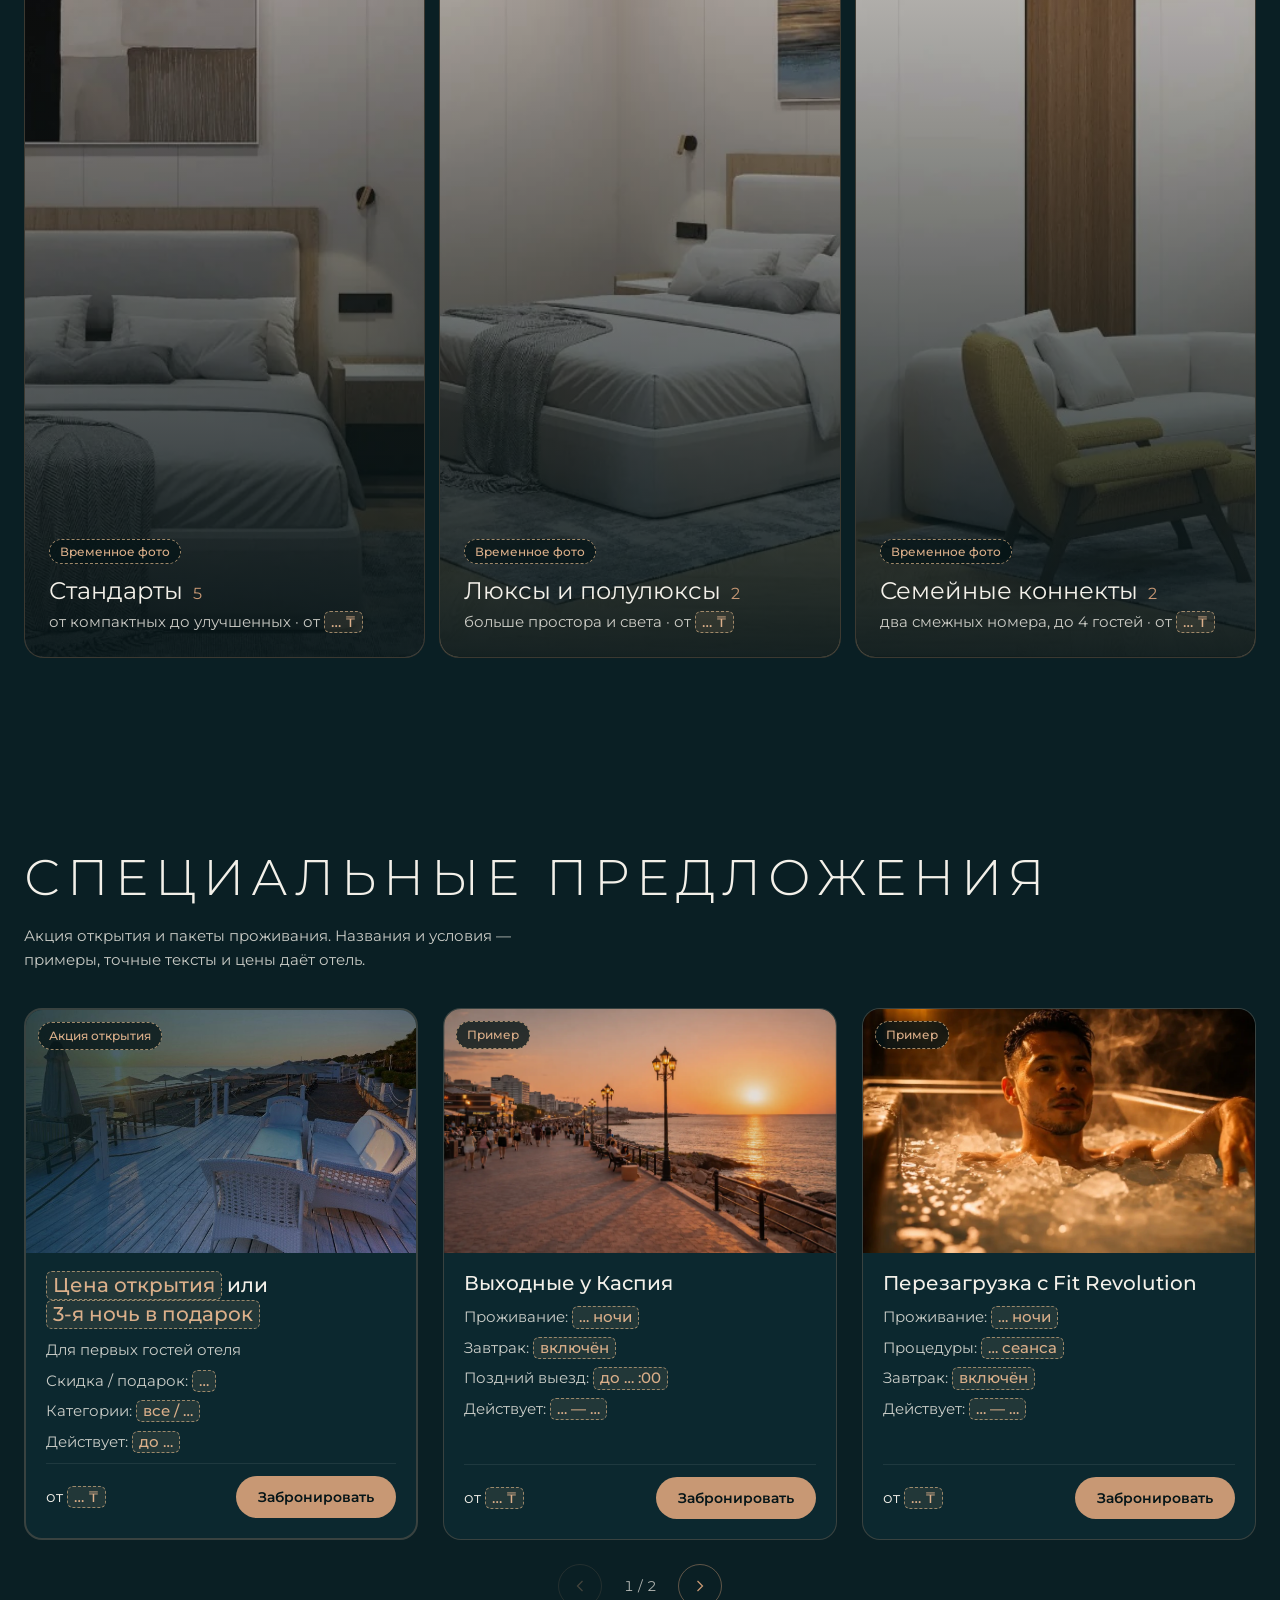
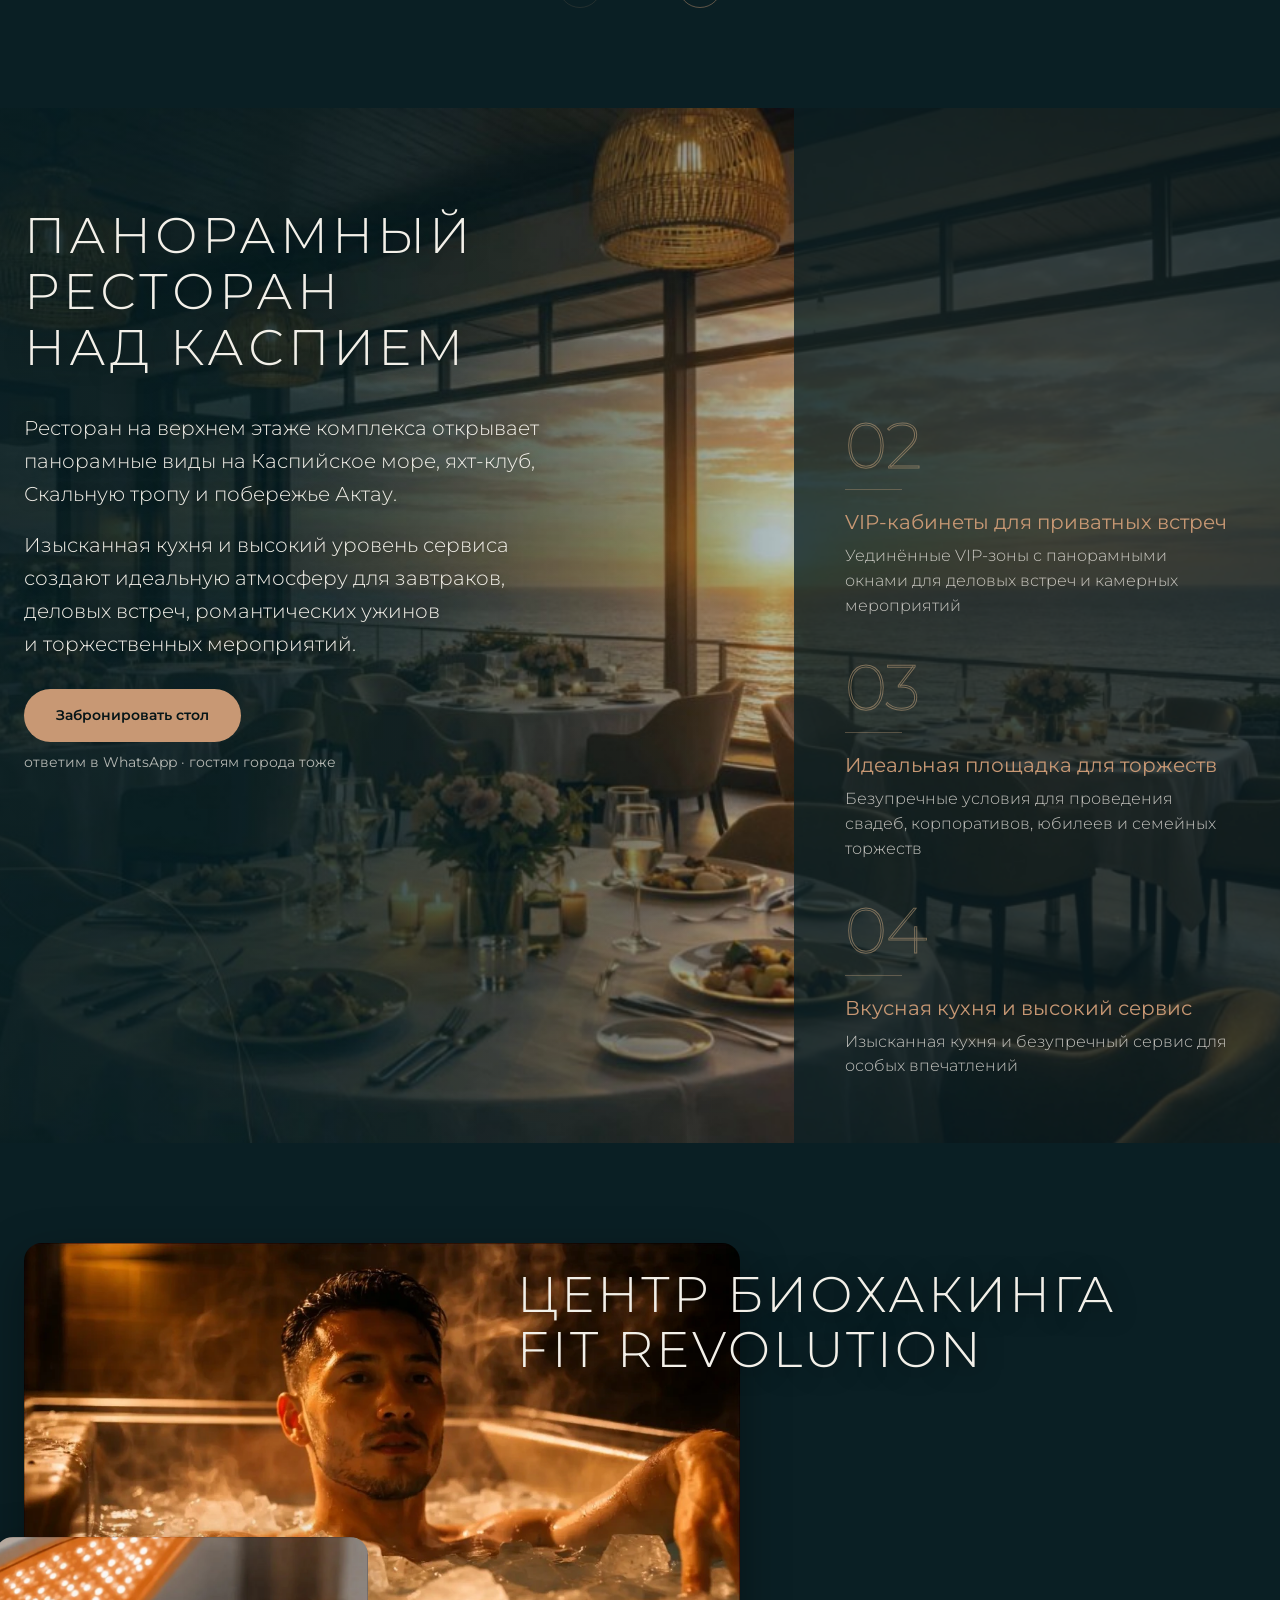
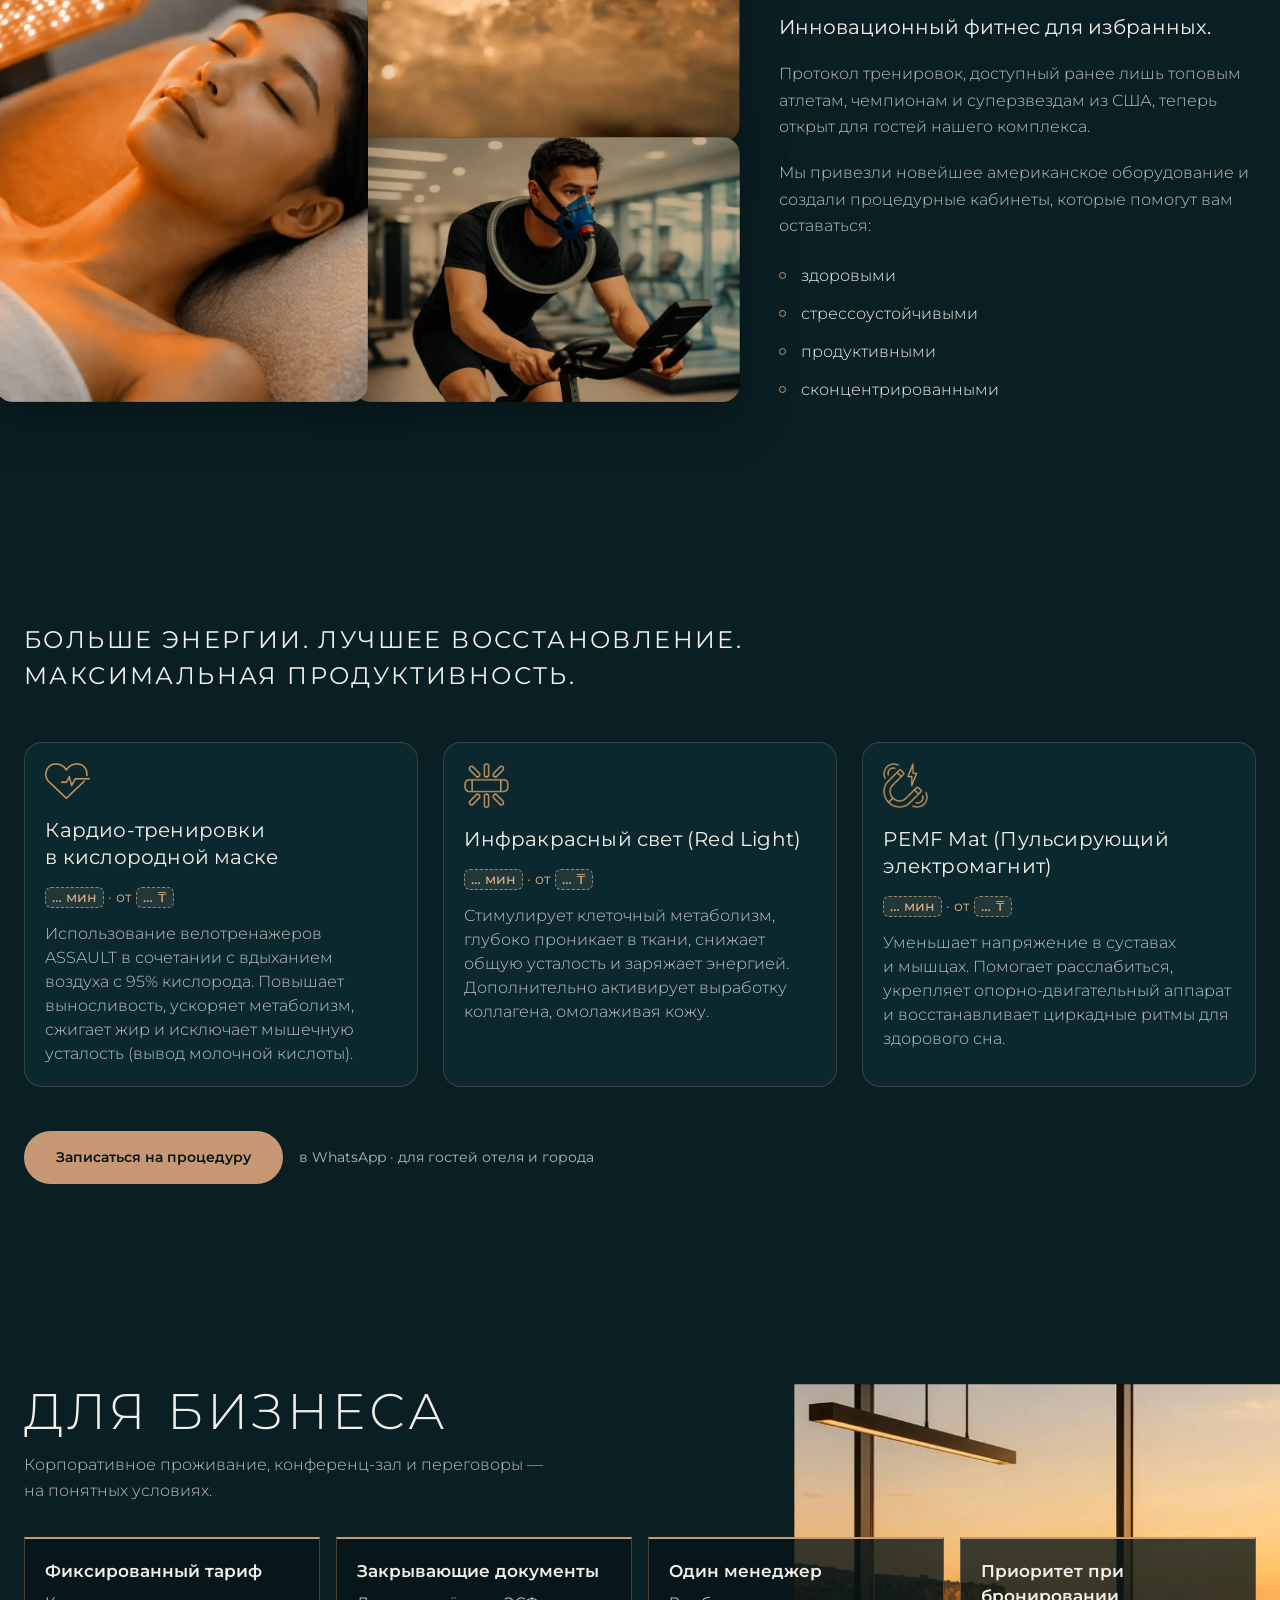
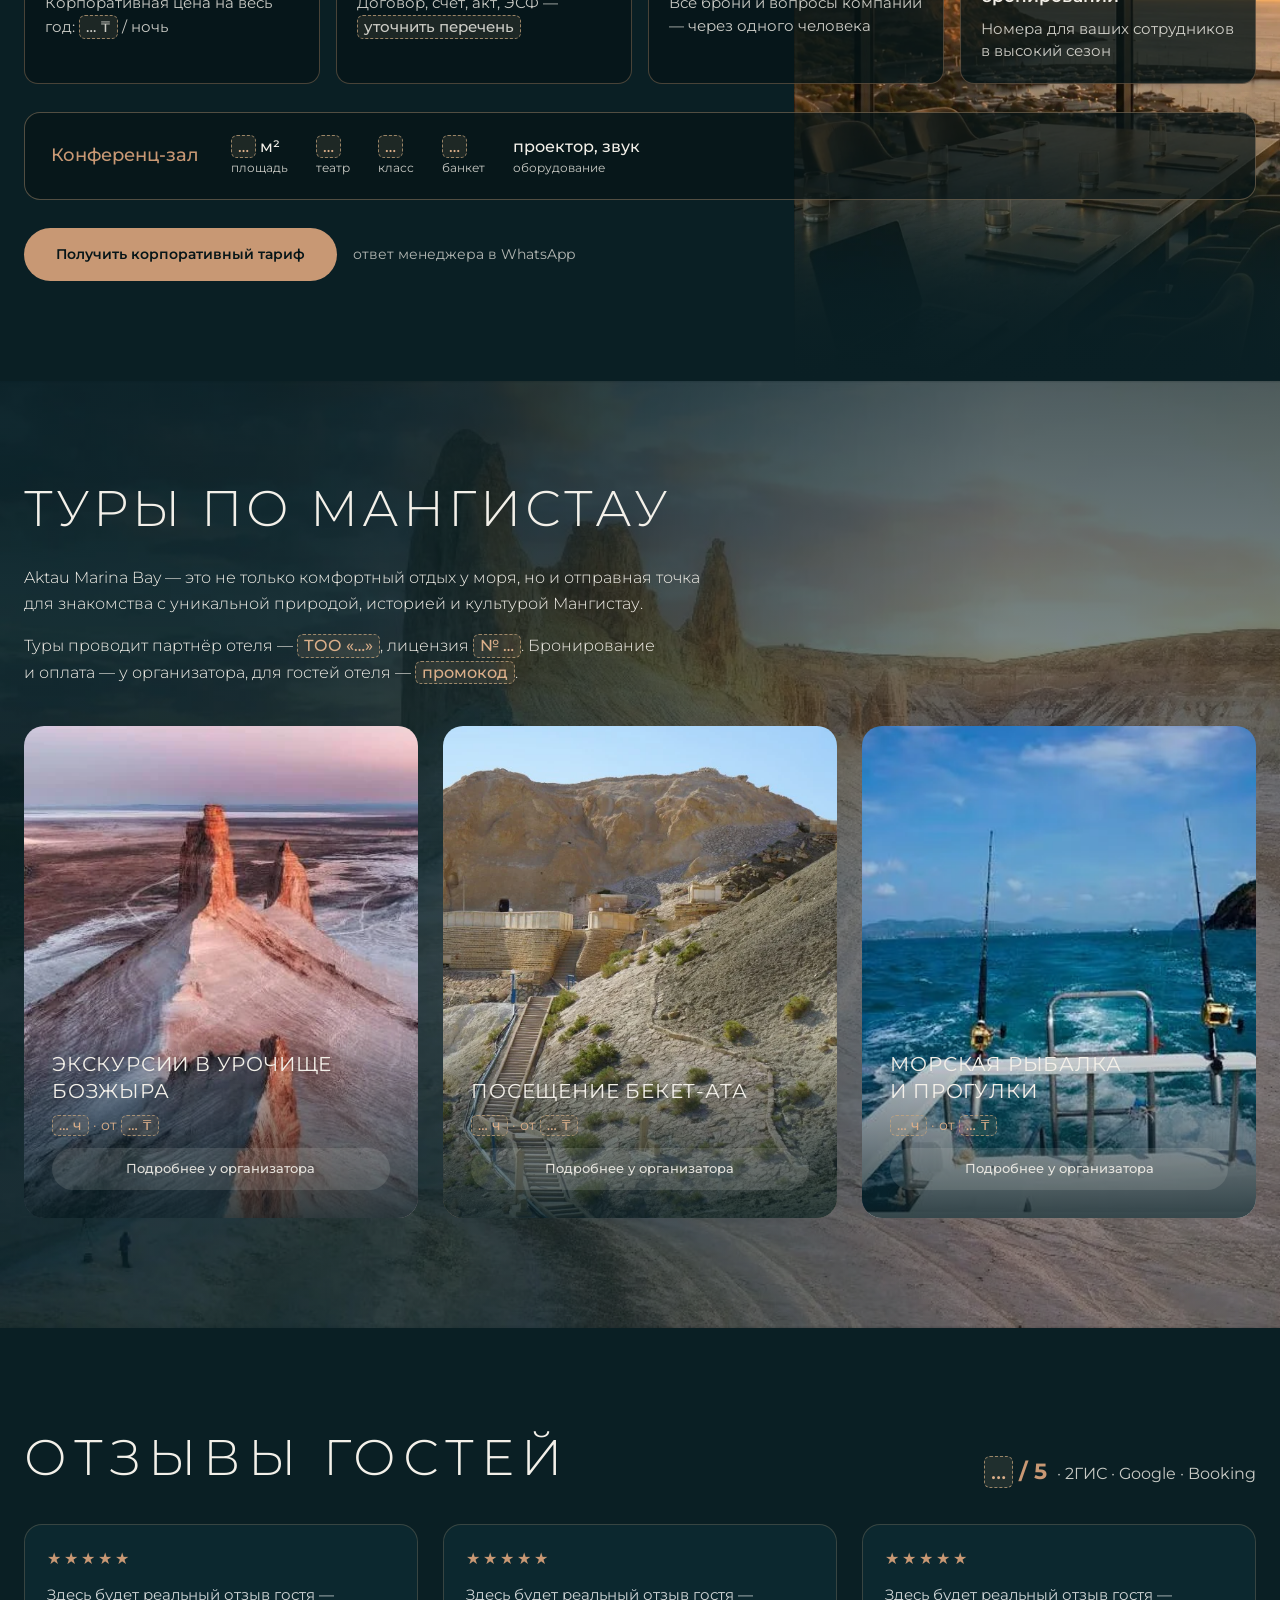
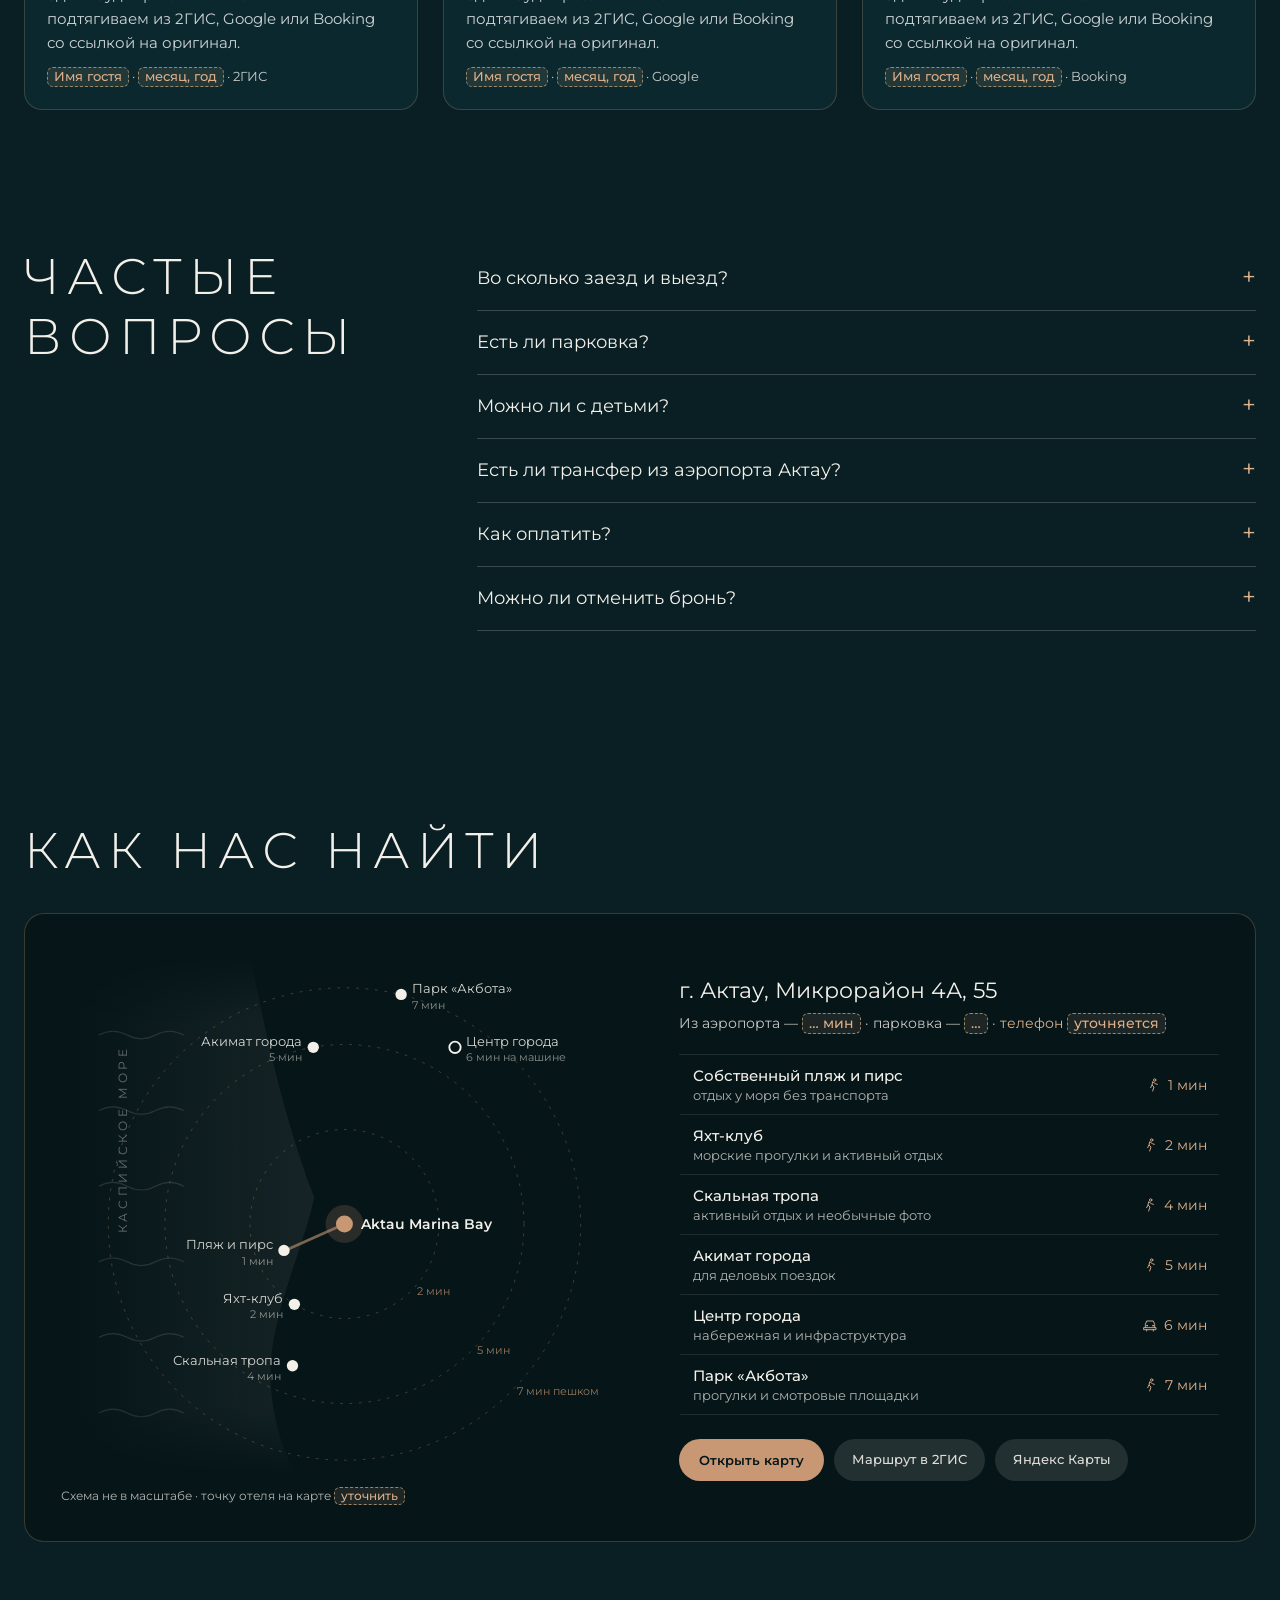
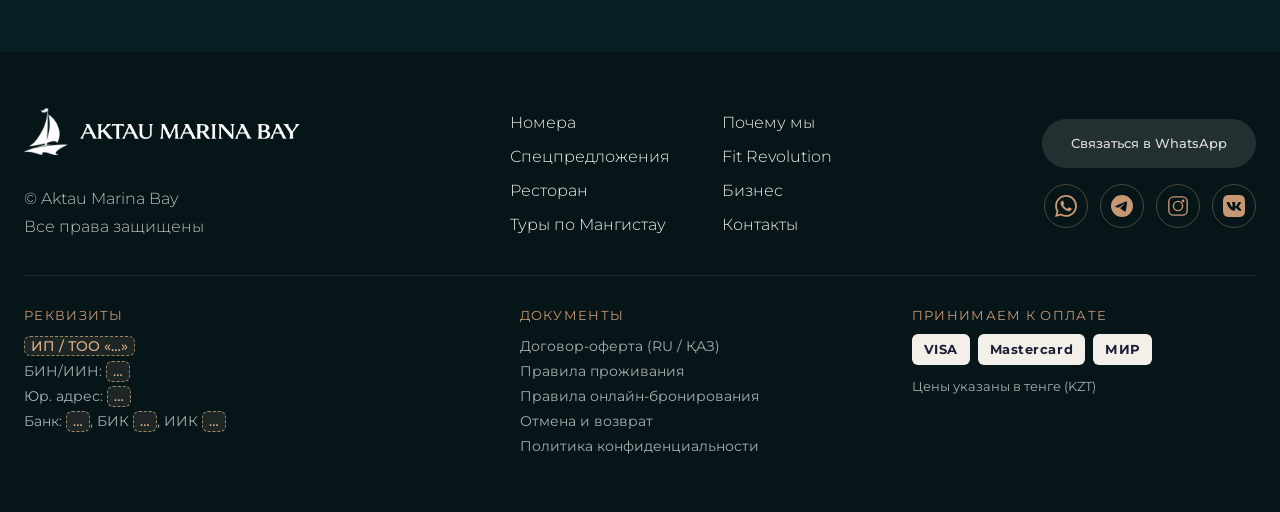
==== commit 53d6bc49: "Макет v2: окна на телефоне закрываются смахиванием, исправлен выбор дат на телефоне Окно номера, выб" ====
--- a/v2/index.html
+++ b/v2/index.html
@@ -112,6 +112,7 @@
 
       <!-- Booking bar — внутри hero; на телефоне открывается панелью снизу -->
       <div class="booking" id="booking-sheet">
+        <span class="sheet-grip" aria-hidden="true"></span>
         <div class="booking__sheet-head">
           <p class="booking__sheet-title">Даты и гости</p>
           <button class="booking__sheet-close" type="button" aria-label="Закрыть" data-close-dates>×</button>
@@ -890,6 +891,7 @@
 
   <!-- ===== МАКЕТ v2: подробности номера ===== -->
   <dialog class="room-dialog" id="room-dialog" aria-labelledby="room-dialog-title">
+    <span class="sheet-grip" aria-hidden="true"></span>
     <button class="room-dialog__close" type="button" aria-label="Закрыть" data-close-room>
       <svg width="20" height="20" viewBox="0 0 24 24" fill="none" stroke="currentColor" stroke-width="1.5" aria-hidden="true"><path d="M6 6l12 12M18 6L6 18"/></svg>
     </button>
--- a/v2/css/mockup.css
+++ b/v2/css/mockup.css
@@ -2502,3 +2502,57 @@
     justify-content: center;
   }
 }
+
+/* ---------- v6: ручка-полоска у окон снизу — подсказка, что окно можно смахнуть вниз ---------- */
+.sheet-grip {
+  display: none;
+}
+
+@media (max-width: 900px) {
+  .room-dialog .sheet-grip,
+  .booking.is-open .sheet-grip {
+    display: block;
+    position: absolute;
+    top: 8px;
+    left: 50%;
+    z-index: 4;
+    width: 44px;
+    height: 5px;
+    margin-left: -22px;
+    border-radius: 3px;
+    background: rgba(243, 240, 233, 0.6);
+    box-shadow: 0 0 6px rgba(3, 10, 12, 0.5);
+    pointer-events: none;
+  }
+
+  .hero .booking.is-open {
+    padding-top: 24px;
+  }
+
+  /* окна не дёргают страницу под собой при смахивании */
+  .room-dialog,
+  .booking.is-open,
+  .site-menu {
+    overscroll-behavior: contain;
+  }
+}
+
+/* выбор дат на телефоне: панель лежит внутри первого экрана, а затемнение — поверх страницы,
+   и затемнение перехватывало все нажатия по панели. Пока панель открыта, первый экран поднимается
+   над затемнением, а его остальное содержимое приглушается так же, как остальная страница. */
+@media (max-width: 900px) {
+  body.dates-open .hero__inner {
+    z-index: 141;
+    pointer-events: none;
+  }
+
+  body.dates-open .hero__inner > .booking {
+    pointer-events: auto;
+  }
+
+  body.dates-open .hero__inner > :not(.booking) {
+    opacity: 0.25;
+    pointer-events: none;
+    transition: opacity 0.25s;
+  }
+}
